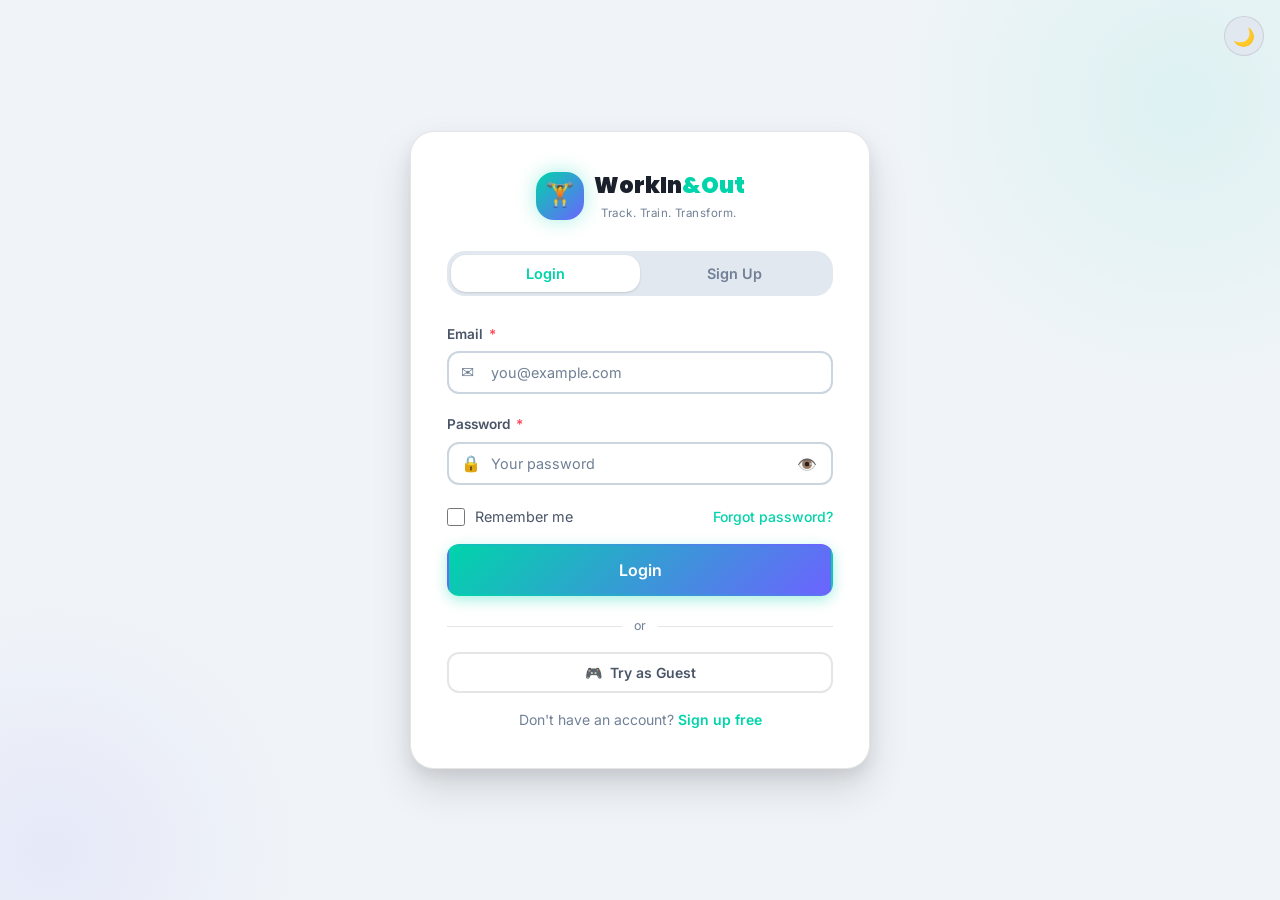
==== index.html @ f9bfa6ed "Add index, dashboard, and workout HTML pages - index.html: Login/signup page with glassmorphism card" ====
<!DOCTYPE html>
<html lang="en" data-theme="light">
<head>
    <meta charset="UTF-8">
    <meta name="viewport" content="width=device-width, initial-scale=1.0">
    <title>Welcome - WorkIn&amp;Out</title>
    <link rel="preconnect" href="https://fonts.googleapis.com">
    <link href="https://fonts.googleapis.com/css2?family=Inter:wght@300;400;500;600;700;800&family=Poppins:wght@400;500;600;700;800&display=swap" rel="stylesheet">
    <link rel="stylesheet" href="css/themes.css">
    <link rel="stylesheet" href="css/animations.css">
    <link rel="stylesheet" href="css/style.css">
    <style>
        /* Auth page floating shapes */
        .auth-bg-shapes {
            position: fixed;
            inset: 0;
            pointer-events: none;
            overflow: hidden;
            z-index: 0;
        }
        .auth-shape {
            position: absolute;
            font-size: 2rem;
            opacity: 0.06;
            animation: float 6s ease-in-out infinite;
            user-select: none;
        }
        .auth-shape:nth-child(1)  { top: 8%;  left: 5%;  animation-delay: 0s;    font-size: 2.5rem; }
        .auth-shape:nth-child(2)  { top: 15%; right: 8%; animation-delay: 1s;    font-size: 1.8rem; }
        .auth-shape:nth-child(3)  { top: 35%; left: 3%;  animation-delay: 2s;    font-size: 3rem;   }
        .auth-shape:nth-child(4)  { top: 55%; right: 4%; animation-delay: 0.5s;  font-size: 2.2rem; }
        .auth-shape:nth-child(5)  { top: 72%; left: 8%;  animation-delay: 1.5s;  font-size: 1.6rem; }
        .auth-shape:nth-child(6)  { top: 85%; right: 10%;animation-delay: 2.5s;  font-size: 2.8rem; }
        .auth-shape:nth-child(7)  { top: 45%; left: 45%; animation-delay: 3s;    font-size: 2rem;   }
        .auth-shape:nth-child(8)  { top: 22%; left: 30%; animation-delay: 0.8s;  font-size: 1.4rem; }

        /* Tab indicator */
        .auth-tabs {
            display: flex;
            background: var(--bg-secondary);
            border-radius: var(--radius-lg);
            padding: 4px;
            margin-bottom: 28px;
            position: relative;
        }
        .auth-tab-btn {
            flex: 1;
            padding: 10px 0;
            border: none;
            background: none;
            font-weight: 600;
            font-size: 0.9rem;
            color: var(--text-muted);
            cursor: pointer;
            border-radius: calc(var(--radius-lg) - 3px);
            transition: all var(--transition-normal);
            position: relative;
            z-index: 1;
        }
        .auth-tab-btn.active {
            color: var(--accent-primary);
            background: var(--bg-card);
            box-shadow: var(--shadow-sm);
        }

        /* Slide forms */
        .auth-forms-wrapper {
            overflow: hidden;
            position: relative;
        }
        .auth-form-panel {
            transition: all 0.35s cubic-bezier(0.22, 1, 0.36, 1);
        }
        .auth-form-panel.hidden {
            display: none;
        }

        /* Body type selection */
        .body-type-grid {
            display: grid;
            grid-template-columns: repeat(2, 1fr);
            gap: 10px;
            margin-top: 6px;
        }
        .body-type-option {
            border: 2px solid var(--border-color);
            border-radius: var(--radius-lg);
            padding: 12px 10px;
            cursor: pointer;
            text-align: center;
            transition: all var(--transition-fast);
            background: var(--bg-secondary);
        }
        .body-type-option:hover {
            border-color: var(--accent-primary);
            background: rgba(var(--accent-primary-rgb), 0.04);
        }
        .body-type-option.selected {
            border-color: var(--accent-primary);
            background: rgba(var(--accent-primary-rgb), 0.1);
        }
        .body-type-option input[type="radio"] { display: none; }
        .body-type-emoji { font-size: 1.6rem; display: block; margin-bottom: 4px; }
        .body-type-name  { font-weight: 700; font-size: 0.82rem; color: var(--text-primary); }
        .body-type-desc  { font-size: 0.68rem; color: var(--text-muted); margin-top: 2px; line-height: 1.3; }

        /* Error banner */
        .auth-error {
            background: rgba(var(--accent-danger-rgb), 0.1);
            border: 1px solid rgba(var(--accent-danger-rgb), 0.3);
            border-radius: var(--radius-md);
            padding: 12px 14px;
            font-size: 0.85rem;
            color: var(--accent-danger);
            margin-bottom: 16px;
            animation: slideDown 0.3s ease;
        }
        .auth-error.hidden { display: none; }

        .tagline {
            text-align: center;
            font-size: 0.8rem;
            color: var(--text-muted);
            margin-bottom: 20px;
            letter-spacing: 0.04em;
        }

        /* Scrollable signup form */
        #signup-form {
            max-height: 60vh;
            overflow-y: auto;
            padding-right: 4px;
        }

        .guest-divider {
            display: flex;
            align-items: center;
            gap: 12px;
            color: var(--text-muted);
            font-size: 0.78rem;
            margin: 20px 0 16px;
        }
        .guest-divider::before,
        .guest-divider::after {
            content: '';
            flex: 1;
            height: 1px;
            background: var(--border-color);
        }

        .theme-toggle-top {
            position: fixed;
            top: 16px;
            right: 16px;
            z-index: 10;
        }
    </style>
</head>
<body>
    <!-- Floating background shapes -->
    <div class="auth-bg-shapes">
        <span class="auth-shape">🏋️</span>
        <span class="auth-shape">💪</span>
        <span class="auth-shape">🔥</span>
        <span class="auth-shape">🥗</span>
        <span class="auth-shape">🏃</span>
        <span class="auth-shape">❤️</span>
        <span class="auth-shape">⚡</span>
        <span class="auth-shape">🎯</span>
    </div>

    <!-- Theme toggle -->
    <button class="theme-toggle theme-toggle-top" data-theme-toggle aria-label="Toggle theme">
        <span class="theme-icon">🌙</span>
    </button>

    <div class="auth-page">
        <div class="auth-card animate-scaleIn">

            <!-- Logo -->
            <div class="auth-logo">
                <div class="auth-logo-icon">🏋️</div>
                <div>
                    <div class="auth-logo-name">WorkIn<span>&amp;Out</span></div>
                    <div class="tagline" style="margin: 0; font-size: 0.72rem;">Track. Train. Transform.</div>
                </div>
            </div>

            <!-- Tab switcher -->
            <div class="auth-tabs">
                <button class="auth-tab-btn active" id="tab-login" onclick="switchTab('login')">Login</button>
                <button class="auth-tab-btn" id="tab-signup" onclick="switchTab('signup')">Sign Up</button>
            </div>

            <!-- Error banner (shared) -->
            <div class="auth-error hidden" id="auth-error-msg"></div>

            <!-- ── LOGIN FORM ── -->
            <div class="auth-form-panel" id="panel-login">
                <form id="login-form" novalidate>
                    <div class="form-group">
                        <label class="form-label required">Email</label>
                        <div class="input-wrapper">
                            <span class="input-icon">✉️</span>
                            <input type="email" class="form-input" id="login-email" placeholder="you@example.com" autocomplete="email">
                        </div>
                    </div>
                    <div class="form-group">
                        <label class="form-label required">Password</label>
                        <div class="input-wrapper">
                            <span class="input-icon">🔒</span>
                            <input type="password" class="form-input" id="login-password" placeholder="Your password" autocomplete="current-password">
                            <button type="button" class="btn-icon" id="toggle-login-pass" style="position:absolute;right:6px;background:none;border:none;cursor:pointer;font-size:1rem;" aria-label="Toggle password">👁️</button>
                        </div>
                    </div>
                    <div class="d-flex items-center justify-between mb-8">
                        <label class="form-check">
                            <input type="checkbox" class="form-check-input" id="remember-me">
                            <span class="form-check-label">Remember me</span>
                        </label>
                        <a href="#" class="text-sm text-accent" style="font-weight:500;">Forgot password?</a>
                    </div>
                    <button type="submit" class="btn btn-primary btn-full btn-lg" id="login-btn">
                        Login
                    </button>
                </form>

                <div class="guest-divider">or</div>

                <button class="btn btn-ghost btn-full" id="guest-btn" onclick="loginAsGuest()">
                    🎮 &nbsp;Try as Guest
                </button>

                <p class="text-center text-sm text-muted mt-8">
                    Don't have an account?
                    <a href="#" onclick="switchTab('signup')" class="text-accent" style="font-weight:600;">Sign up free</a>
                </p>
            </div>

            <!-- ── SIGNUP FORM ── -->
            <div class="auth-form-panel hidden" id="panel-signup">
                <form id="signup-form" novalidate>
                    <div class="form-row">
                        <div class="form-group">
                            <label class="form-label required">Full Name</label>
                            <input type="text" class="form-input" id="su-name" placeholder="Alex Johnson" autocomplete="name">
                        </div>
                        <div class="form-group">
                            <label class="form-label required">Email</label>
                            <input type="email" class="form-input" id="su-email" placeholder="you@example.com" autocomplete="email">
                        </div>
                    </div>
                    <div class="form-row">
                        <div class="form-group">
                            <label class="form-label required">Password</label>
                            <div class="input-wrapper">
                                <input type="password" class="form-input" id="su-password" placeholder="Min 6 characters" autocomplete="new-password">
                                <button type="button" style="position:absolute;right:6px;background:none;border:none;cursor:pointer;font-size:1rem;" id="toggle-su-pass" aria-label="Toggle password">👁️</button>
                            </div>
                        </div>
                        <div class="form-group">
                            <label class="form-label required">Confirm Password</label>
                            <input type="password" class="form-input" id="su-confirm" placeholder="Repeat password" autocomplete="new-password">
                        </div>
                    </div>
                    <div class="form-row">
                        <div class="form-group">
                            <label class="form-label required">Age</label>
                            <input type="number" class="form-input" id="su-age" placeholder="25" min="10" max="120">
                        </div>
                        <div class="form-group">
                            <label class="form-label required">Gender</label>
                            <select class="form-select" id="su-gender">
                                <option value="">Select…</option>
                                <option value="male">Male</option>
                                <option value="female">Female</option>
                                <option value="other">Other</option>
                            </select>
                        </div>
                    </div>
                    <div class="form-row">
                        <div class="form-group">
                            <label class="form-label required">Height (cm)</label>
                            <input type="number" class="form-input" id="su-height" placeholder="175" min="50">
                        </div>
                        <div class="form-group">
                            <label class="form-label required">Weight (kg)</label>
                            <input type="number" class="form-input" id="su-weight" placeholder="70" min="10">
                        </div>
                    </div>

                    <!-- Body type selection -->
                    <div class="form-group">
                        <label class="form-label">Body Type</label>
                        <div class="body-type-grid">
                            <label class="body-type-option selected" data-type="ectomorph">
                                <input type="radio" name="body-type" value="ectomorph" checked>
                                <span class="body-type-emoji">🦴</span>
                                <div class="body-type-name">Ectomorph</div>
                                <div class="body-type-desc">Lean &amp; long, fast metabolism</div>
                            </label>
                            <label class="body-type-option" data-type="mesomorph">
                                <input type="radio" name="body-type" value="mesomorph">
                                <span class="body-type-emoji">💪</span>
                                <div class="body-type-name">Mesomorph</div>
                                <div class="body-type-desc">Athletic, gains muscle easily</div>
                            </label>
                            <label class="body-type-option" data-type="endomorph">
                                <input type="radio" name="body-type" value="endomorph">
                                <span class="body-type-emoji">🏋️</span>
                                <div class="body-type-name">Endomorph</div>
                                <div class="body-type-desc">Solid, higher body fat tendency</div>
                            </label>
                            <label class="body-type-option" data-type="custom">
                                <input type="radio" name="body-type" value="custom">
                                <span class="body-type-emoji">🎯</span>
                                <div class="body-type-name">Custom</div>
                                <div class="body-type-desc">Build your own program</div>
                            </label>
                        </div>
                    </div>

                    <button type="submit" class="btn btn-primary btn-full btn-lg mt-8" id="signup-btn">
                        Create Account
                    </button>
                </form>

                <p class="text-center text-sm text-muted mt-8">
                    Already have an account?
                    <a href="#" onclick="switchTab('login')" class="text-accent" style="font-weight:600;">Log in</a>
                </p>
            </div>

        </div>
    </div>

    <script src="js/utils.js"></script>
    <script src="js/theme.js"></script>
    <script src="js/auth.js"></script>
    <script>
        document.addEventListener('DOMContentLoaded', function () {
            ThemeManager.init();

            // Redirect if already logged in
            if (Auth.isLoggedIn()) {
                window.location.href = 'dashboard.html';
                return;
            }

            // --- Tab switching ---
            window.switchTab = function (tab) {
                const isLogin = tab === 'login';
                document.getElementById('tab-login').classList.toggle('active', isLogin);
                document.getElementById('tab-signup').classList.toggle('active', !isLogin);
                document.getElementById('panel-login').classList.toggle('hidden', !isLogin);
                document.getElementById('panel-signup').classList.toggle('hidden', isLogin);
                hideError();
            };

            // --- Error helpers ---
            function showError(msg) {
                const el = document.getElementById('auth-error-msg');
                el.textContent = msg;
                el.classList.remove('hidden');
            }
            function hideError() {
                document.getElementById('auth-error-msg').classList.add('hidden');
            }

            // --- Password toggles ---
            document.getElementById('toggle-login-pass').addEventListener('click', function () {
                const inp = document.getElementById('login-password');
                inp.type = inp.type === 'password' ? 'text' : 'password';
            });
            document.getElementById('toggle-su-pass').addEventListener('click', function () {
                const inp = document.getElementById('su-password');
                inp.type = inp.type === 'password' ? 'text' : 'password';
            });

            // --- Body type card selection ---
            document.querySelectorAll('.body-type-option').forEach(function (opt) {
                opt.addEventListener('click', function () {
                    document.querySelectorAll('.body-type-option').forEach(o => o.classList.remove('selected'));
                    opt.classList.add('selected');
                });
            });

            // --- LOGIN ---
            document.getElementById('login-form').addEventListener('submit', function (e) {
                e.preventDefault();
                hideError();
                const email    = document.getElementById('login-email').value.trim();
                const password = document.getElementById('login-password').value;
                const btn      = document.getElementById('login-btn');

                btn.classList.add('loading');
                btn.disabled = true;

                setTimeout(function () {
                    const result = Auth.login(email, password);
                    btn.classList.remove('loading');
                    btn.disabled = false;

                    if (result.success) {
                        Utils.showToast('Welcome back, ' + result.user.name + '!', 'success', 2000);
                        setTimeout(() => { window.location.href = 'dashboard.html'; }, 400);
                    } else {
                        showError(result.errors.join(' '));
                    }
                }, 400);
            });

            // --- SIGN UP ---
            document.getElementById('signup-form').addEventListener('submit', function (e) {
                e.preventDefault();
                hideError();

                const password = document.getElementById('su-password').value;
                const confirm  = document.getElementById('su-confirm').value;
                if (password !== confirm) {
                    showError('Passwords do not match.');
                    return;
                }

                const selectedType = document.querySelector('input[name="body-type"]:checked');
                const btn = document.getElementById('signup-btn');
                btn.classList.add('loading');
                btn.disabled = true;

                const userData = {
                    name:     document.getElementById('su-name').value.trim(),
                    email:    document.getElementById('su-email').value.trim(),
                    password: password,
                    age:      parseInt(document.getElementById('su-age').value, 10),
                    gender:   document.getElementById('su-gender').value,
                    height:   parseFloat(document.getElementById('su-height').value),
                    weight:   parseFloat(document.getElementById('su-weight').value),
                    bodyType: selectedType ? selectedType.value : 'mesomorph',
                };

                setTimeout(function () {
                    const result = Auth.register(userData);
                    btn.classList.remove('loading');
                    btn.disabled = false;

                    if (result.success) {
                        Utils.showToast('Account created! Welcome, ' + result.user.name + '!', 'success', 2000);
                        setTimeout(() => { window.location.href = 'dashboard.html'; }, 400);
                    } else {
                        showError(result.errors.join(' '));
                    }
                }, 400);
            });

            // --- GUEST ---
            window.loginAsGuest = function () {
                hideError();
                const guestEmail = 'guest_' + Date.now() + '@demo.com';
                const result = Auth.register({
                    name:     'Guest User',
                    email:    guestEmail,
                    password: 'guest123',
                    age:      25,
                    gender:   'other',
                    height:   170,
                    weight:   70,
                    bodyType: 'mesomorph',
                });
                if (result.success) {
                    Utils.showToast('Welcome, Guest! Explore the app freely.', 'info', 2000);
                    setTimeout(() => { window.location.href = 'dashboard.html'; }, 400);
                } else {
                    showError(result.errors.join(' '));
                }
            };
        });
    </script>
</body>
</html>
---- css/themes.css ----
/* =============================================
   WorkIn&Out - Theme Variables
   Light theme is the default (:root)
   Dark theme via [data-theme="dark"]
============================================= */

:root {
  /* Backgrounds */
  --bg-primary:    #f0f4f8;
  --bg-secondary:  #e2e8f0;
  --bg-card:       #ffffff;
  --bg-glass:      rgba(255, 255, 255, 0.72);

  /* Text */
  --text-primary:   #1a202c;
  --text-secondary: #4a5568;
  --text-muted:     #718096;

  /* Accent */
  --accent-primary:   #00d4aa;
  --accent-secondary: #6c63ff;
  --accent-danger:    #ff4757;
  --accent-warning:   #ffa502;
  --accent-success:   #2ed573;

  /* Accent RGB helpers (for rgba() usage) */
  --accent-primary-rgb:   0, 212, 170;
  --accent-secondary-rgb: 108, 99, 255;
  --accent-danger-rgb:    255, 71, 87;

  /* Borders */
  --border-color: rgba(0, 0, 0, 0.1);
  --border-focus: var(--accent-primary);

  /* Shadows */
  --shadow-sm:  0 1px 3px rgba(0, 0, 0, 0.08), 0 1px 2px rgba(0, 0, 0, 0.06);
  --shadow-md:  0 4px 6px rgba(0, 0, 0, 0.07), 0 2px 4px rgba(0, 0, 0, 0.06);
  --shadow-lg:  0 10px 25px rgba(0, 0, 0, 0.1), 0 4px 10px rgba(0, 0, 0, 0.08);
  --shadow-xl:  0 20px 40px rgba(0, 0, 0, 0.12), 0 8px 16px rgba(0, 0, 0, 0.08);
  --shadow-glow: 0 0 20px rgba(var(--accent-primary-rgb), 0.35);

  /* Gradient */
  --gradient-primary:   linear-gradient(135deg, var(--accent-primary) 0%, var(--accent-secondary) 100%);
  --gradient-danger:    linear-gradient(135deg, var(--accent-danger)  0%, #ff6b81 100%);
  --gradient-warm:      linear-gradient(135deg, #ffa502 0%, #ff6348 100%);
  --gradient-cool:      linear-gradient(135deg, #74b9ff 0%, var(--accent-secondary) 100%);
  --gradient-card:      linear-gradient(145deg, var(--bg-card) 0%, var(--bg-secondary) 100%);

  /* Nav */
  --nav-bg:      #ffffff;
  --nav-border:  rgba(0, 0, 0, 0.08);
  --nav-width:   260px;

  /* Input */
  --input-bg:      #ffffff;
  --input-border:  #cbd5e0;

  /* Radius */
  --radius-sm:  6px;
  --radius-md:  12px;
  --radius-lg:  18px;
  --radius-xl:  24px;
  --radius-full: 9999px;

  /* Transitions */
  --transition-fast:   0.15s ease;
  --transition-normal: 0.25s ease;
  --transition-slow:   0.4s ease;

  /* Z-index layers */
  --z-base:    1;
  --z-dropdown: 100;
  --z-sticky:  200;
  --z-overlay: 300;
  --z-modal:   400;
  --z-toast:   500;
}

/* ── Dark Theme ─────────────────────────────── */
[data-theme="dark"] {
  --bg-primary:    #0f1117;
  --bg-secondary:  #1a1d27;
  --bg-card:       #1e2130;
  --bg-glass:      rgba(30, 33, 48, 0.80);

  --text-primary:   #f0f4f8;
  --text-secondary: #a0aec0;
  --text-muted:     #718096;

  --accent-primary:   #00d4aa;
  --accent-secondary: #7c75ff;
  --accent-danger:    #ff4757;
  --accent-warning:   #ffa502;
  --accent-success:   #2ed573;

  --border-color: rgba(255, 255, 255, 0.08);

  --shadow-sm:  0 1px 3px rgba(0, 0, 0, 0.3),  0 1px 2px rgba(0, 0, 0, 0.2);
  --shadow-md:  0 4px 6px rgba(0, 0, 0, 0.25), 0 2px 4px rgba(0, 0, 0, 0.2);
  --shadow-lg:  0 10px 25px rgba(0, 0, 0, 0.35), 0 4px 10px rgba(0, 0, 0, 0.25);
  --shadow-xl:  0 20px 40px rgba(0, 0, 0, 0.45), 0 8px 16px rgba(0, 0, 0, 0.3);
  --shadow-glow: 0 0 24px rgba(var(--accent-primary-rgb), 0.45);

  --gradient-card: linear-gradient(145deg, #1e2130 0%, #252838 100%);

  --nav-bg:     #13151f;
  --nav-border: rgba(255, 255, 255, 0.06);

  --input-bg:     #252838;
  --input-border: rgba(255, 255, 255, 0.12);
}

/* ── Smooth theme transitions ───────────────── */
*,
*::before,
*::after {
  transition:
    background-color var(--transition-normal),
    border-color     var(--transition-normal),
    color            var(--transition-fast),
    box-shadow       var(--transition-normal);
}

/* Disable transitions for elements that shouldn't animate on theme switch */
.no-theme-transition,
.no-theme-transition * {
  transition: none !important;
}
---- css/animations.css ----
/* =============================================
   WorkIn&Out - Animation Keyframes
============================================= */

/* ── Fade ───────────────────────────────────── */
@keyframes fadeIn {
  from { opacity: 0; }
  to   { opacity: 1; }
}

@keyframes fadeOut {
  from { opacity: 1; }
  to   { opacity: 0; }
}

/* ── Slide ──────────────────────────────────── */
@keyframes slideUp {
  from { opacity: 0; transform: translateY(28px); }
  to   { opacity: 1; transform: translateY(0);    }
}

@keyframes slideDown {
  from { opacity: 0; transform: translateY(-28px); }
  to   { opacity: 1; transform: translateY(0);     }
}

@keyframes slideLeft {
  from { opacity: 0; transform: translateX(28px); }
  to   { opacity: 1; transform: translateX(0);    }
}

@keyframes slideRight {
  from { opacity: 0; transform: translateX(-28px); }
  to   { opacity: 1; transform: translateX(0);     }
}

/* ── Scale ──────────────────────────────────── */
@keyframes scaleIn {
  from { opacity: 0; transform: scale(0.88); }
  to   { opacity: 1; transform: scale(1);    }
}

@keyframes scaleOut {
  from { opacity: 1; transform: scale(1);    }
  to   { opacity: 0; transform: scale(0.88); }
}

/* ── Bounce ─────────────────────────────────── */
@keyframes bounceIn {
  0%   { opacity: 0; transform: scale(0.3);   }
  50%  { opacity: 1; transform: scale(1.06);  }
  70%  {             transform: scale(0.96);  }
  100% {             transform: scale(1);     }
}

@keyframes bounceDown {
  0%, 20%, 50%, 80%, 100% { transform: translateY(0);   }
  40%                      { transform: translateY(12px); }
  60%                      { transform: translateY(6px);  }
}

/* ── Pulse ──────────────────────────────────── */
@keyframes pulse {
  0%, 100% { transform: scale(1);    opacity: 1;    }
  50%      { transform: scale(1.06); opacity: 0.82; }
}

@keyframes pulseShadow {
  0%, 100% { box-shadow: 0 0 0 0 rgba(var(--accent-primary-rgb), 0.4); }
  50%      { box-shadow: 0 0 0 14px rgba(var(--accent-primary-rgb), 0);  }
}

/* ── Spin ───────────────────────────────────── */
@keyframes spin {
  from { transform: rotate(0deg);   }
  to   { transform: rotate(360deg); }
}

@keyframes spinReverse {
  from { transform: rotate(360deg); }
  to   { transform: rotate(0deg);   }
}

/* ── Shimmer (skeleton loading) ─────────────── */
@keyframes shimmer {
  0%   { background-position: -600px 0; }
  100% { background-position:  600px 0; }
}

/* ── Ring / Circle progress ─────────────────── */
@keyframes ringProgress {
  from { stroke-dashoffset: var(--ring-full, 283); }
  to   { stroke-dashoffset: var(--ring-offset, 0); }
}

@keyframes ringFill {
  0%   { stroke-dashoffset: 283; }
  100% { stroke-dashoffset: var(--ring-target, 0); }
}

/* ── Float ──────────────────────────────────── */
@keyframes floatUp {
  0%   { transform: translateY(0px);  }
  50%  { transform: translateY(-8px); }
  100% { transform: translateY(0px);  }
}

@keyframes float {
  0%, 100% { transform: translateY(0)   rotate(0deg);   }
  33%       { transform: translateY(-6px) rotate(1.5deg); }
  66%       { transform: translateY(3px)  rotate(-1deg);  }
}

/* ── Heartbeat ──────────────────────────────── */
@keyframes heartbeat {
  0%   { transform: scale(1);    }
  14%  { transform: scale(1.14); }
  28%  { transform: scale(1);    }
  42%  { transform: scale(1.10); }
  70%  { transform: scale(1);    }
  100% { transform: scale(1);    }
}

/* ── Glow Pulse ─────────────────────────────── */
@keyframes glowPulse {
  0%, 100% {
    box-shadow: 0 0 5px  rgba(var(--accent-primary-rgb), 0.4),
                0 0 10px rgba(var(--accent-primary-rgb), 0.2);
  }
  50% {
    box-shadow: 0 0 20px rgba(var(--accent-primary-rgb), 0.7),
                0 0 40px rgba(var(--accent-primary-rgb), 0.35);
  }
}

@keyframes glowText {
  0%, 100% { text-shadow: 0 0 6px  rgba(var(--accent-primary-rgb), 0.5); }
  50%      { text-shadow: 0 0 20px rgba(var(--accent-primary-rgb), 0.9),
                          0 0 40px rgba(var(--accent-primary-rgb), 0.5); }
}

/* ── Counter / Number roll-up ───────────────── */
@keyframes counterUp {
  from { opacity: 0; transform: translateY(12px); }
  to   { opacity: 1; transform: translateY(0);    }
}

/* ── Toast notifications ────────────────────── */
@keyframes toastSlideIn {
  from { opacity: 0; transform: translateX(110%); }
  to   { opacity: 1; transform: translateX(0);    }
}

@keyframes toastSlideOut {
  from { opacity: 1; transform: translateX(0);    }
  to   { opacity: 0; transform: translateX(110%); }
}

/* ── Modal ──────────────────────────────────── */
@keyframes modalEnter {
  from { opacity: 0; transform: scale(0.92) translateY(20px); }
  to   { opacity: 1; transform: scale(1)    translateY(0);    }
}

@keyframes overlayFade {
  from { opacity: 0; }
  to   { opacity: 1; }
}

/* ── Page transition ────────────────────────── */
@keyframes pageEnter {
  from { opacity: 0; transform: translateY(16px); }
  to   { opacity: 1; transform: translateY(0);    }
}

/* ── Progress bar fill ──────────────────────── */
@keyframes progressFill {
  from { width: 0%; }
}

/* ── Wiggle ─────────────────────────────────── */
@keyframes wiggle {
  0%, 100% { transform: rotate(0deg);   }
  20%       { transform: rotate(-8deg);  }
  40%       { transform: rotate(8deg);   }
  60%       { transform: rotate(-5deg);  }
  80%       { transform: rotate(5deg);   }
}

/* ── Typewriter cursor ──────────────────────── */
@keyframes blink {
  0%, 100% { opacity: 1; }
  50%       { opacity: 0; }
}

/* ── Gradient shift ─────────────────────────── */
@keyframes gradientShift {
  0%   { background-position: 0%   50%; }
  50%  { background-position: 100% 50%; }
  100% { background-position: 0%   50%; }
}

/* ── Ripple ─────────────────────────────────── */
@keyframes ripple {
  from { transform: scale(0); opacity: 0.5; }
  to   { transform: scale(4); opacity: 0;   }
}

/* ── Bar chart grow ─────────────────────────── */
@keyframes barGrow {
  from { transform: scaleY(0); transform-origin: bottom; }
  to   { transform: scaleY(1); transform-origin: bottom; }
}

/* ═══════════════════════════════════════════
   Animation utility classes
═══════════════════════════════════════════ */

.animate-fadeIn      { animation: fadeIn      0.4s ease both; }
.animate-fadeOut     { animation: fadeOut     0.3s ease both; }
.animate-slideUp     { animation: slideUp     0.45s ease both; }
.animate-slideDown   { animation: slideDown   0.45s ease both; }
.animate-slideLeft   { animation: slideLeft   0.45s ease both; }
.animate-slideRight  { animation: slideRight  0.45s ease both; }
.animate-scaleIn     { animation: scaleIn     0.35s ease both; }
.animate-bounceIn    { animation: bounceIn    0.55s cubic-bezier(0.36, 0.07, 0.19, 0.97) both; }
.animate-pulse       { animation: pulse       2s   ease-in-out infinite; }
.animate-spin        { animation: spin        1s   linear infinite; }
.animate-float       { animation: floatUp     3s   ease-in-out infinite; }
.animate-heartbeat   { animation: heartbeat   1.4s ease-in-out infinite; }
.animate-glowPulse   { animation: glowPulse   2.5s ease-in-out infinite; }
.animate-shimmer     { animation: shimmer     1.6s linear infinite; }
.animate-wiggle      { animation: wiggle      0.6s ease-in-out; }
.animate-gradientShift { animation: gradientShift 4s ease infinite; }

/* Scroll-triggered: added by JS IntersectionObserver */
.animate-in {
  animation: slideUp 0.5s cubic-bezier(0.22, 1, 0.36, 1) both;
}

/* Staggered delays for lists */
.stagger-1  { animation-delay: 0.05s; }
.stagger-2  { animation-delay: 0.10s; }
.stagger-3  { animation-delay: 0.15s; }
.stagger-4  { animation-delay: 0.20s; }
.stagger-5  { animation-delay: 0.25s; }
.stagger-6  { animation-delay: 0.30s; }
.stagger-7  { animation-delay: 0.35s; }
.stagger-8  { animation-delay: 0.40s; }

/* Initially hidden for scroll reveal */
.reveal {
  opacity: 0;
  transform: translateY(20px);
  transition: opacity 0.5s ease, transform 0.5s ease;
}
.reveal.visible {
  opacity: 1;
  transform: translateY(0);
}
---- css/style.css ----
/* =============================================
   WorkIn&Out - Main Stylesheet
   ~1600 lines — comprehensive design system
============================================= */

/* ── Google Fonts ───────────────────────────── */
@import url('https://fonts.googleapis.com/css2?family=Inter:wght@300;400;500;600;700;800&family=Poppins:wght@400;500;600;700;800;900&display=swap');

/* ── Local imports ──────────────────────────── */
@import 'themes.css';
@import 'animations.css';

/* ═══════════════════════════════════════════
   1. CSS RESET & BASE
═══════════════════════════════════════════ */
*,
*::before,
*::after {
  box-sizing: border-box;
  margin: 0;
  padding: 0;
}

html {
  font-size: 16px;
  scroll-behavior: smooth;
  -webkit-text-size-adjust: 100%;
}

body {
  font-family: 'Inter', system-ui, -apple-system, sans-serif;
  background-color: var(--bg-primary);
  color: var(--text-primary);
  line-height: 1.6;
  min-height: 100vh;
  overflow-x: hidden;
  -webkit-font-smoothing: antialiased;
  -moz-osx-font-smoothing: grayscale;
}

img, video, svg {
  display: block;
  max-width: 100%;
}

a {
  color: var(--accent-primary);
  text-decoration: none;
  transition: color var(--transition-fast);
}
a:hover { color: var(--accent-secondary); }

ul, ol { list-style: none; }

button, input, select, textarea {
  font-family: inherit;
  font-size: inherit;
}

button { cursor: pointer; }

/* ── Custom Scrollbar ───────────────────────── */
::-webkit-scrollbar        { width: 6px; height: 6px; }
::-webkit-scrollbar-track  { background: var(--bg-secondary); }
::-webkit-scrollbar-thumb  {
  background: var(--accent-primary);
  border-radius: var(--radius-full);
}
::-webkit-scrollbar-thumb:hover { background: var(--accent-secondary); }
* { scrollbar-width: thin; scrollbar-color: var(--accent-primary) var(--bg-secondary); }

/* ── Selection ──────────────────────────────── */
::selection {
  background: rgba(var(--accent-primary-rgb), 0.25);
  color: var(--text-primary);
}

/* ═══════════════════════════════════════════
   2. TYPOGRAPHY
═══════════════════════════════════════════ */
h1, h2, h3, h4, h5, h6 {
  font-family: 'Poppins', sans-serif;
  font-weight: 700;
  line-height: 1.25;
  color: var(--text-primary);
}

h1 { font-size: clamp(1.8rem, 4vw, 2.8rem); }
h2 { font-size: clamp(1.4rem, 3vw, 2rem);   }
h3 { font-size: clamp(1.15rem, 2.5vw, 1.5rem); }
h4 { font-size: 1.15rem; }
h5 { font-size: 1rem;    }
h6 { font-size: 0.875rem; }

p  { color: var(--text-secondary); margin-bottom: 0.75rem; }
p:last-child { margin-bottom: 0; }

.text-gradient {
  background: var(--gradient-primary);
  -webkit-background-clip: text;
  -webkit-text-fill-color: transparent;
  background-clip: text;
}
.text-primary   { color: var(--text-primary)   !important; }
.text-secondary { color: var(--text-secondary) !important; }
.text-muted     { color: var(--text-muted)     !important; }
.text-accent    { color: var(--accent-primary) !important; }
.text-danger    { color: var(--accent-danger)  !important; }
.text-success   { color: var(--accent-success) !important; }
.text-warning   { color: var(--accent-warning) !important; }

.text-xs  { font-size: 0.72rem;  }
.text-sm  { font-size: 0.875rem; }
.text-md  { font-size: 1rem;     }
.text-lg  { font-size: 1.125rem; }
.text-xl  { font-size: 1.35rem;  }
.text-2xl { font-size: 1.6rem;   }
.text-3xl { font-size: 2rem;     }
.text-4xl { font-size: 2.5rem;   }

.font-light    { font-weight: 300; }
.font-normal   { font-weight: 400; }
.font-medium   { font-weight: 500; }
.font-semibold { font-weight: 600; }
.font-bold     { font-weight: 700; }
.font-black    { font-weight: 900; }

/* ═══════════════════════════════════════════
   3. LAYOUT — SIDEBAR NAVIGATION (desktop)
      BOTTOM NAV (mobile)
═══════════════════════════════════════════ */
.app-layout {
  display: flex;
  min-height: 100vh;
}

/* ── Sidebar ────────────────────────────────── */
.sidebar {
  position: fixed;
  top: 0;
  left: 0;
  width: var(--nav-width);
  height: 100vh;
  background: var(--nav-bg);
  border-right: 1px solid var(--nav-border);
  box-shadow: var(--shadow-md);
  display: flex;
  flex-direction: column;
  z-index: var(--z-sticky);
  overflow-y: auto;
  overflow-x: hidden;
  transition: transform var(--transition-normal), width var(--transition-normal);
}

.sidebar-logo {
  display: flex;
  align-items: center;
  gap: 12px;
  padding: 24px 20px 20px;
  border-bottom: 1px solid var(--nav-border);
  text-decoration: none;
}

.sidebar-logo-icon {
  width: 40px;
  height: 40px;
  background: var(--gradient-primary);
  border-radius: var(--radius-md);
  display: flex;
  align-items: center;
  justify-content: center;
  font-size: 1.3rem;
  flex-shrink: 0;
  box-shadow: var(--shadow-glow);
}

.sidebar-logo-text {
  font-family: 'Poppins', sans-serif;
  font-weight: 800;
  font-size: 1.1rem;
  color: var(--text-primary);
  white-space: nowrap;
}
.sidebar-logo-text span { color: var(--accent-primary); }

.sidebar-nav {
  flex: 1;
  padding: 16px 12px;
  display: flex;
  flex-direction: column;
  gap: 4px;
}

.nav-section-label {
  font-size: 0.65rem;
  font-weight: 700;
  letter-spacing: 0.1em;
  text-transform: uppercase;
  color: var(--text-muted);
  padding: 14px 8px 6px;
}

.nav-item {
  display: flex;
  align-items: center;
  gap: 12px;
  padding: 11px 14px;
  border-radius: var(--radius-md);
  color: var(--text-secondary);
  font-weight: 500;
  font-size: 0.9rem;
  transition: all var(--transition-fast);
  position: relative;
  cursor: pointer;
  text-decoration: none;
}
.nav-item:hover {
  background: rgba(var(--accent-primary-rgb), 0.08);
  color: var(--accent-primary);
}
.nav-item.active {
  background: rgba(var(--accent-primary-rgb), 0.12);
  color: var(--accent-primary);
  font-weight: 600;
}
.nav-item.active::before {
  content: '';
  position: absolute;
  left: 0;
  top: 20%;
  bottom: 20%;
  width: 3px;
  background: var(--accent-primary);
  border-radius: 0 3px 3px 0;
}

.nav-item-icon {
  width: 20px;
  height: 20px;
  display: flex;
  align-items: center;
  justify-content: center;
  font-size: 1.1rem;
  flex-shrink: 0;
}

.nav-badge {
  margin-left: auto;
  background: var(--accent-primary);
  color: #fff;
  font-size: 0.65rem;
  font-weight: 700;
  padding: 2px 7px;
  border-radius: var(--radius-full);
  min-width: 20px;
  text-align: center;
}

.sidebar-footer {
  padding: 16px 12px;
  border-top: 1px solid var(--nav-border);
  display: flex;
  flex-direction: column;
  gap: 4px;
}

.sidebar-user {
  display: flex;
  align-items: center;
  gap: 12px;
  padding: 10px 14px;
  border-radius: var(--radius-md);
  cursor: pointer;
  transition: background var(--transition-fast);
}
.sidebar-user:hover { background: var(--bg-secondary); }

.sidebar-avatar {
  width: 36px;
  height: 36px;
  border-radius: var(--radius-full);
  background: var(--gradient-primary);
  display: flex;
  align-items: center;
  justify-content: center;
  font-weight: 700;
  font-size: 0.85rem;
  color: #fff;
  flex-shrink: 0;
}

.sidebar-user-info { overflow: hidden; }
.sidebar-user-name {
  font-weight: 600;
  font-size: 0.875rem;
  white-space: nowrap;
  overflow: hidden;
  text-overflow: ellipsis;
}
.sidebar-user-role {
  font-size: 0.72rem;
  color: var(--text-muted);
}

/* ── Main content area ──────────────────────── */
.main-content {
  margin-left: var(--nav-width);
  flex: 1;
  min-height: 100vh;
  animation: pageEnter 0.4s ease both;
}

/* ── Top bar ────────────────────────────────── */
.topbar {
  position: sticky;
  top: 0;
  z-index: var(--z-sticky);
  background: var(--bg-glass);
  backdrop-filter: blur(16px);
  -webkit-backdrop-filter: blur(16px);
  border-bottom: 1px solid var(--nav-border);
  padding: 14px 28px;
  display: flex;
  align-items: center;
  justify-content: space-between;
  gap: 16px;
}

.topbar-title {
  font-family: 'Poppins', sans-serif;
  font-weight: 700;
  font-size: 1.15rem;
}

.topbar-actions {
  display: flex;
  align-items: center;
  gap: 10px;
}

/* ── Theme toggle button ────────────────────── */
.theme-toggle {
  width: 40px;
  height: 40px;
  border-radius: var(--radius-full);
  background: var(--bg-secondary);
  border: 1px solid var(--border-color);
  display: flex;
  align-items: center;
  justify-content: center;
  font-size: 1.1rem;
  cursor: pointer;
  transition: all var(--transition-fast);
}
.theme-toggle:hover {
  background: rgba(var(--accent-primary-rgb), 0.12);
  border-color: var(--accent-primary);
  transform: rotate(20deg);
}

/* ── Page container ─────────────────────────── */
.page-container {
  padding: 28px;
  max-width: 1200px;
}

.page-header {
  margin-bottom: 28px;
}
.page-header-subtitle {
  color: var(--text-muted);
  font-size: 0.9rem;
  margin-top: 4px;
}

/* ── Bottom nav (mobile) ────────────────────── */
.bottom-nav {
  display: none;
  position: fixed;
  bottom: 0;
  left: 0;
  right: 0;
  height: 64px;
  background: var(--nav-bg);
  border-top: 1px solid var(--nav-border);
  z-index: var(--z-sticky);
  box-shadow: 0 -4px 12px rgba(0,0,0,0.08);
}

.bottom-nav-inner {
  display: flex;
  align-items: stretch;
  height: 100%;
  max-width: 480px;
  margin: 0 auto;
}

.bottom-nav-item {
  flex: 1;
  display: flex;
  flex-direction: column;
  align-items: center;
  justify-content: center;
  gap: 3px;
  font-size: 0.62rem;
  font-weight: 500;
  color: var(--text-muted);
  text-decoration: none;
  transition: color var(--transition-fast);
  cursor: pointer;
  position: relative;
}
.bottom-nav-item .nav-icon { font-size: 1.3rem; }
.bottom-nav-item.active   { color: var(--accent-primary); }
.bottom-nav-item.active::after {
  content: '';
  position: absolute;
  top: 0;
  left: 25%;
  right: 25%;
  height: 2px;
  background: var(--accent-primary);
  border-radius: 0 0 3px 3px;
}

/* ── Hamburger (mobile topbar) ──────────────── */
.hamburger {
  display: none;
  flex-direction: column;
  justify-content: space-between;
  width: 24px;
  height: 18px;
  cursor: pointer;
  background: none;
  border: none;
  padding: 0;
}
.hamburger span {
  display: block;
  height: 2px;
  background: var(--text-primary);
  border-radius: 2px;
  transition: all var(--transition-normal);
}
.hamburger.open span:nth-child(1) { transform: rotate(45deg) translate(5px, 5px); }
.hamburger.open span:nth-child(2) { opacity: 0; transform: scaleX(0); }
.hamburger.open span:nth-child(3) { transform: rotate(-45deg) translate(5px, -5px); }

/* ── Mobile overlay ─────────────────────────── */
.sidebar-overlay {
  display: none;
  position: fixed;
  inset: 0;
  background: rgba(0,0,0,0.5);
  z-index: calc(var(--z-sticky) - 1);
  backdrop-filter: blur(2px);
  animation: overlayFade 0.25s ease;
}
.sidebar-overlay.active { display: block; }

/* ═══════════════════════════════════════════
   4. CARDS
═══════════════════════════════════════════ */
.card {
  background: var(--bg-card);
  border-radius: var(--radius-lg);
  border: 1px solid var(--border-color);
  box-shadow: var(--shadow-sm);
  padding: 24px;
  transition: box-shadow var(--transition-normal), transform var(--transition-fast);
}
.card:hover { box-shadow: var(--shadow-md); }

.card-hover:hover {
  transform: translateY(-2px);
  box-shadow: var(--shadow-lg);
}

.glass-card {
  background: var(--bg-glass);
  backdrop-filter: blur(14px);
  -webkit-backdrop-filter: blur(14px);
  border-radius: var(--radius-lg);
  border: 1px solid rgba(255,255,255,0.15);
  box-shadow: var(--shadow-lg);
  padding: 24px;
}

.gradient-card {
  background: var(--gradient-primary);
  border-radius: var(--radius-lg);
  padding: 24px;
  color: #fff;
  box-shadow: var(--shadow-glow);
}
.gradient-card h1,
.gradient-card h2,
.gradient-card h3,
.gradient-card h4,
.gradient-card p { color: #fff; }

.card-header {
  display: flex;
  align-items: center;
  justify-content: space-between;
  margin-bottom: 20px;
}
.card-title {
  font-family: 'Poppins', sans-serif;
  font-weight: 700;
  font-size: 1rem;
}
.card-subtitle { font-size: 0.8rem; color: var(--text-muted); margin-top: 2px; }

.card-divider {
  height: 1px;
  background: var(--border-color);
  margin: 16px -24px;
}

/* ── Stat Card ──────────────────────────────── */
.stat-card {
  background: var(--bg-card);
  border-radius: var(--radius-lg);
  border: 1px solid var(--border-color);
  padding: 22px 24px;
  display: flex;
  align-items: flex-start;
  gap: 16px;
  box-shadow: var(--shadow-sm);
  transition: all var(--transition-normal);
}
.stat-card:hover { box-shadow: var(--shadow-md); transform: translateY(-2px); }

.stat-icon {
  width: 48px;
  height: 48px;
  border-radius: var(--radius-md);
  display: flex;
  align-items: center;
  justify-content: center;
  font-size: 1.4rem;
  flex-shrink: 0;
}
.stat-icon.teal   { background: rgba(var(--accent-primary-rgb), 0.12); }
.stat-icon.purple { background: rgba(var(--accent-secondary-rgb), 0.12); }
.stat-icon.danger { background: rgba(var(--accent-danger-rgb), 0.12); }
.stat-icon.warning{ background: rgba(255, 165, 2, 0.12); }

.stat-info { flex: 1; min-width: 0; }
.stat-value {
  font-family: 'Poppins', sans-serif;
  font-size: 1.75rem;
  font-weight: 800;
  line-height: 1;
  color: var(--text-primary);
  animation: counterUp 0.5s ease both;
}
.stat-label {
  font-size: 0.8rem;
  color: var(--text-muted);
  margin-top: 4px;
  font-weight: 500;
}
.stat-change {
  font-size: 0.75rem;
  font-weight: 600;
  margin-top: 6px;
  display: flex;
  align-items: center;
  gap: 3px;
}
.stat-change.up   { color: var(--accent-success); }
.stat-change.down { color: var(--accent-danger);  }

/* ── Exercise Card ──────────────────────────── */
.exercise-card {
  background: var(--bg-card);
  border: 1px solid var(--border-color);
  border-radius: var(--radius-lg);
  padding: 18px 20px;
  display: flex;
  align-items: flex-start;
  gap: 14px;
  transition: all var(--transition-fast);
  cursor: pointer;
}
.exercise-card:hover {
  border-color: var(--accent-primary);
  box-shadow: 0 0 0 3px rgba(var(--accent-primary-rgb), 0.1);
  transform: translateX(3px);
}
.exercise-icon {
  width: 44px;
  height: 44px;
  background: rgba(var(--accent-primary-rgb), 0.1);
  border-radius: var(--radius-md);
  display: flex;
  align-items: center;
  justify-content: center;
  font-size: 1.3rem;
  flex-shrink: 0;
}
.exercise-info { flex: 1; min-width: 0; }
.exercise-name { font-weight: 600; font-size: 0.95rem; margin-bottom: 3px; }
.exercise-meta { font-size: 0.78rem; color: var(--text-muted); }
.exercise-tags { display: flex; flex-wrap: wrap; gap: 5px; margin-top: 8px; }

/* ── Meal Card ──────────────────────────────── */
.meal-card {
  background: var(--bg-card);
  border: 1px solid var(--border-color);
  border-radius: var(--radius-lg);
  overflow: hidden;
  transition: all var(--transition-normal);
  box-shadow: var(--shadow-sm);
}
.meal-card:hover { box-shadow: var(--shadow-md); transform: translateY(-2px); }

.meal-card-header {
  padding: 18px 20px 14px;
  display: flex;
  align-items: flex-start;
  gap: 12px;
}
.meal-emoji {
  width: 52px;
  height: 52px;
  border-radius: var(--radius-md);
  background: var(--bg-secondary);
  display: flex;
  align-items: center;
  justify-content: center;
  font-size: 1.8rem;
  flex-shrink: 0;
}
.meal-info { flex: 1; }
.meal-name { font-weight: 700; font-size: 0.95rem; }
.meal-category { font-size: 0.72rem; color: var(--text-muted); text-transform: uppercase; letter-spacing: 0.05em; }

.meal-macros {
  display: grid;
  grid-template-columns: repeat(4, 1fr);
  gap: 1px;
  background: var(--border-color);
  border-top: 1px solid var(--border-color);
}
.macro-item {
  background: var(--bg-card);
  padding: 10px 8px;
  text-align: center;
}
.macro-value { font-weight: 700; font-size: 0.9rem; color: var(--text-primary); }
.macro-label { font-size: 0.65rem; color: var(--text-muted); text-transform: uppercase; }

.meal-card-footer {
  padding: 12px 20px;
  display: flex;
  align-items: center;
  justify-content: space-between;
  background: var(--bg-secondary);
}
.meal-meta-item { font-size: 0.75rem; color: var(--text-muted); display: flex; align-items: center; gap: 4px; }

.meal-recipe { display: none; padding: 16px 20px; border-top: 1px solid var(--border-color); }
.meal-recipe.expanded { display: block; animation: slideDown 0.3s ease; }
.recipe-step { display: flex; gap: 10px; margin-bottom: 10px; }
.recipe-step-num {
  width: 22px; height: 22px; border-radius: 50%;
  background: var(--accent-primary); color: #fff;
  font-size: 0.7rem; font-weight: 700;
  display: flex; align-items: center; justify-content: center;
  flex-shrink: 0; margin-top: 1px;
}

/* ═══════════════════════════════════════════
   5. BUTTONS
═══════════════════════════════════════════ */
.btn {
  display: inline-flex;
  align-items: center;
  justify-content: center;
  gap: 8px;
  padding: 10px 20px;
  border-radius: var(--radius-md);
  font-weight: 600;
  font-size: 0.875rem;
  border: 2px solid transparent;
  cursor: pointer;
  transition: all var(--transition-fast);
  white-space: nowrap;
  position: relative;
  overflow: hidden;
  text-decoration: none;
  user-select: none;
}
.btn:active { transform: scale(0.97); }
.btn:disabled { opacity: 0.5; cursor: not-allowed; pointer-events: none; }

/* Ripple effect */
.btn::after {
  content: '';
  position: absolute;
  width: 24px; height: 24px;
  background: rgba(255,255,255,0.4);
  border-radius: 50%;
  transform: scale(0);
  opacity: 0;
  pointer-events: none;
}
.btn:active::after {
  animation: ripple 0.45s ease;
}

.btn-sm  { padding: 7px 14px; font-size: 0.8rem; }
.btn-lg  { padding: 14px 28px; font-size: 1rem; }
.btn-xl  { padding: 16px 36px; font-size: 1.05rem; }
.btn-icon { padding: 10px; width: 40px; height: 40px; border-radius: var(--radius-md); }
.btn-icon.btn-sm { padding: 7px; width: 32px; height: 32px; }
.btn-full { width: 100%; }

.btn-primary {
  background: var(--gradient-primary);
  color: #fff;
  box-shadow: 0 4px 14px rgba(var(--accent-primary-rgb), 0.35);
}
.btn-primary:hover {
  box-shadow: 0 6px 20px rgba(var(--accent-primary-rgb), 0.5);
  transform: translateY(-1px);
  color: #fff;
}

.btn-secondary {
  background: rgba(var(--accent-secondary-rgb), 0.12);
  color: var(--accent-secondary);
  border-color: rgba(var(--accent-secondary-rgb), 0.3);
}
.btn-secondary:hover {
  background: var(--accent-secondary);
  color: #fff;
  border-color: var(--accent-secondary);
}

.btn-danger {
  background: rgba(var(--accent-danger-rgb), 0.12);
  color: var(--accent-danger);
  border-color: rgba(var(--accent-danger-rgb), 0.3);
}
.btn-danger:hover {
  background: var(--accent-danger);
  color: #fff;
  border-color: var(--accent-danger);
}

.btn-ghost {
  background: transparent;
  color: var(--text-secondary);
  border-color: var(--border-color);
}
.btn-ghost:hover {
  background: var(--bg-secondary);
  color: var(--text-primary);
  border-color: var(--border-color);
}

.btn-outline-primary {
  background: transparent;
  color: var(--accent-primary);
  border-color: var(--accent-primary);
}
.btn-outline-primary:hover {
  background: var(--accent-primary);
  color: #fff;
}

.btn-success {
  background: var(--accent-success);
  color: #fff;
  border-color: var(--accent-success);
}
.btn-success:hover { filter: brightness(0.9); }

/* Loading spinner in button */
.btn.loading::before {
  content: '';
  width: 14px; height: 14px;
  border: 2px solid rgba(255,255,255,0.4);
  border-top-color: #fff;
  border-radius: 50%;
  animation: spin 0.7s linear infinite;
  flex-shrink: 0;
}

/* ═══════════════════════════════════════════
   6. FORMS & INPUTS
═══════════════════════════════════════════ */
.form-group {
  display: flex;
  flex-direction: column;
  gap: 6px;
  margin-bottom: 20px;
}
.form-group:last-child { margin-bottom: 0; }

.form-row {
  display: grid;
  grid-template-columns: 1fr 1fr;
  gap: 16px;
}

.form-label {
  font-size: 0.85rem;
  font-weight: 600;
  color: var(--text-secondary);
  display: flex;
  align-items: center;
  gap: 6px;
}
.form-label.required::after {
  content: '*';
  color: var(--accent-danger);
}

.form-input,
.form-select,
.form-textarea {
  width: 100%;
  padding: 11px 14px;
  background: var(--input-bg);
  border: 2px solid var(--input-border);
  border-radius: var(--radius-md);
  color: var(--text-primary);
  font-size: 0.9rem;
  transition: border-color var(--transition-fast), box-shadow var(--transition-fast);
  outline: none;
}
.form-input:focus,
.form-select:focus,
.form-textarea:focus {
  border-color: var(--accent-primary);
  box-shadow: 0 0 0 3px rgba(var(--accent-primary-rgb), 0.15);
}
.form-input::placeholder,
.form-textarea::placeholder { color: var(--text-muted); }

/* ── Hide number spinners ───────────────────── */
.form-input[type="number"],
input[type="number"] {
  -moz-appearance: textfield;
  appearance: textfield;
}
.form-input[type="number"]::-webkit-inner-spin-button,
.form-input[type="number"]::-webkit-outer-spin-button,
input[type="number"]::-webkit-inner-spin-button,
input[type="number"]::-webkit-outer-spin-button {
  display: none;
  -webkit-appearance: none;
  margin: 0;
}

.form-textarea {
  resize: vertical;
  min-height: 100px;
}

.form-select {
  appearance: none;
  background-image: url("data:image/svg+xml,%3Csvg xmlns='http://www.w3.org/2000/svg' width='12' height='8' viewBox='0 0 12 8'%3E%3Cpath d='M1 1l5 5 5-5' stroke='%23718096' stroke-width='1.5' fill='none' stroke-linecap='round'/%3E%3C/svg%3E");
  background-repeat: no-repeat;
  background-position: right 14px center;
  padding-right: 38px;
  cursor: pointer;
}

.form-hint { font-size: 0.78rem; color: var(--text-muted); }
.form-error { font-size: 0.78rem; color: var(--accent-danger); display: flex; align-items: center; gap: 4px; }

.form-input.error, .form-select.error, .form-textarea.error {
  border-color: var(--accent-danger);
  box-shadow: 0 0 0 3px rgba(var(--accent-danger-rgb), 0.15);
}
.form-input.success { border-color: var(--accent-success); }

/* Input with icon */
.input-wrapper {
  position: relative;
  display: flex;
  align-items: center;
}
.input-wrapper .form-input { padding-left: 42px; }
.input-icon {
  position: absolute;
  left: 14px;
  color: var(--text-muted);
  font-size: 1rem;
  pointer-events: none;
  z-index: 1;
}
.input-wrapper .btn-icon {
  position: absolute;
  right: 6px;
  background: none;
  border: none;
  padding: 6px;
}

/* ── Range Slider ───────────────────────────── */
.range-slider-wrapper {
  display: flex;
  flex-direction: column;
  gap: 8px;
}
.range-slider-header {
  display: flex;
  justify-content: space-between;
  align-items: center;
}
.range-value-display {
  font-family: 'Poppins', sans-serif;
  font-weight: 700;
  font-size: 1.1rem;
  color: var(--accent-primary);
}

input[type="range"] {
  -webkit-appearance: none;
  appearance: none;
  width: 100%;
  height: 6px;
  border-radius: var(--radius-full);
  background: var(--bg-secondary);
  outline: none;
  cursor: pointer;
  padding: 0;
  border: none;
}
input[type="range"]::-webkit-slider-runnable-track {
  height: 6px;
  border-radius: var(--radius-full);
  background: linear-gradient(
    to right,
    var(--accent-primary) 0%,
    var(--accent-primary) var(--range-pct, 50%),
    var(--bg-secondary) var(--range-pct, 50%),
    var(--bg-secondary) 100%
  );
}
input[type="range"]::-moz-range-track {
  height: 6px;
  border-radius: var(--radius-full);
  background: var(--bg-secondary);
}
input[type="range"]::-moz-range-progress {
  height: 6px;
  border-radius: var(--radius-full);
  background: var(--accent-primary);
}
input[type="range"]::-webkit-slider-thumb {
  -webkit-appearance: none;
  width: 20px;
  height: 20px;
  border-radius: 50%;
  background: #fff;
  border: 3px solid var(--accent-primary);
  box-shadow: 0 2px 8px rgba(var(--accent-primary-rgb), 0.45);
  cursor: pointer;
  transition: all var(--transition-fast);
  margin-top: -7px;
}
input[type="range"]::-moz-range-thumb {
  width: 20px;
  height: 20px;
  border-radius: 50%;
  background: #fff;
  border: 3px solid var(--accent-primary);
  box-shadow: 0 2px 8px rgba(var(--accent-primary-rgb), 0.45);
  cursor: pointer;
  transition: all var(--transition-fast);
}
input[type="range"]:hover::-webkit-slider-thumb,
input[type="range"]:focus::-webkit-slider-thumb {
  transform: scale(1.15);
  box-shadow: 0 4px 12px rgba(var(--accent-primary-rgb), 0.6);
}
input[type="range"]:hover::-moz-range-thumb {
  transform: scale(1.15);
}

/* Checkbox & Radio */
.form-check {
  display: flex;
  align-items: center;
  gap: 10px;
  cursor: pointer;
  user-select: none;
}
.form-check-input {
  width: 18px;
  height: 18px;
  accent-color: var(--accent-primary);
  cursor: pointer;
  flex-shrink: 0;
}
.form-check-label { font-size: 0.9rem; color: var(--text-secondary); }

/* Toggle switch */
.toggle-switch {
  position: relative;
  display: inline-block;
  width: 46px;
  height: 26px;
  flex-shrink: 0;
}
.toggle-switch input { opacity: 0; width: 0; height: 0; }
.toggle-slider {
  position: absolute;
  inset: 0;
  background: var(--bg-secondary);
  border-radius: var(--radius-full);
  cursor: pointer;
  border: 2px solid var(--border-color);
  transition: all var(--transition-normal);
}
.toggle-slider::before {
  content: '';
  position: absolute;
  width: 18px; height: 18px;
  left: 2px; top: 2px;
  background: #fff;
  border-radius: 50%;
  transition: transform var(--transition-normal);
  box-shadow: var(--shadow-sm);
}
.toggle-switch input:checked + .toggle-slider {
  background: var(--accent-primary);
  border-color: var(--accent-primary);
}
.toggle-switch input:checked + .toggle-slider::before {
  transform: translateX(20px);
}

/* ═══════════════════════════════════════════
   7. PROGRESS RING (SVG-based)
═══════════════════════════════════════════ */
.progress-ring-container {
  position: relative;
  display: inline-flex;
  align-items: center;
  justify-content: center;
}

.progress-ring {
  transform: rotate(-90deg);
  filter: drop-shadow(0 0 8px rgba(var(--accent-primary-rgb), 0.35));
}

.progress-ring-track {
  fill: none;
  stroke: var(--bg-secondary);
  stroke-width: 8;
}

.progress-ring-fill {
  fill: none;
  stroke: url(#ringGradient);
  stroke-width: 8;
  stroke-linecap: round;
  stroke-dasharray: 283;
  stroke-dashoffset: 283;
  transition: stroke-dashoffset 1s cubic-bezier(0.4, 0, 0.2, 1);
  animation: ringFill 1.2s cubic-bezier(0.4, 0, 0.2, 1) forwards;
}

.progress-ring-text {
  position: absolute;
  text-align: center;
  top: 50%;
  left: 50%;
  transform: translate(-50%, -50%);
}
.progress-ring-value {
  font-family: 'Poppins', sans-serif;
  font-weight: 800;
  font-size: 1.4rem;
  line-height: 1;
  color: var(--text-primary);
  display: block;
}
.progress-ring-label {
  font-size: 0.7rem;
  color: var(--text-muted);
  display: block;
  margin-top: 2px;
}

/* Linear progress bar */
.progress-bar {
  width: 100%;
  height: 8px;
  background: var(--bg-secondary);
  border-radius: var(--radius-full);
  overflow: hidden;
}
.progress-bar-fill {
  height: 100%;
  background: var(--gradient-primary);
  border-radius: var(--radius-full);
  animation: progressFill 0.8s ease both;
  transition: width 0.5s ease;
  min-width: 4px;
}
.progress-bar-fill.danger  { background: var(--gradient-danger); }
.progress-bar-fill.warning { background: var(--gradient-warm);  }

/* ── BMI Gauge ──────────────────────────────── */
.bmi-gauge {
  position: relative;
  width: 260px;
  margin: 0 auto;
}
.bmi-gauge svg { width: 100%; }
.bmi-gauge-value {
  position: absolute;
  bottom: 18px;
  left: 50%;
  transform: translateX(-50%);
  text-align: center;
}
.bmi-gauge-number {
  font-family: 'Poppins', sans-serif;
  font-weight: 800;
  font-size: 2rem;
  line-height: 1;
  color: var(--text-primary);
}
.bmi-gauge-category {
  font-size: 0.8rem;
  font-weight: 600;
  color: var(--text-muted);
  margin-top: 2px;
}
.bmi-needle {
  transform-origin: 50% 90%;
  transition: transform 1s cubic-bezier(0.34, 1.56, 0.64, 1);
}

/* ═══════════════════════════════════════════
   8. MODALS & OVERLAYS
═══════════════════════════════════════════ */
.modal-overlay {
  position: fixed;
  inset: 0;
  background: rgba(0,0,0,0.6);
  backdrop-filter: blur(4px);
  -webkit-backdrop-filter: blur(4px);
  z-index: var(--z-modal);
  display: flex;
  align-items: center;
  justify-content: center;
  padding: 16px;
  animation: overlayFade 0.25s ease;
}
.modal-overlay.hidden { display: none; }

.modal {
  background: var(--bg-card);
  border-radius: var(--radius-xl);
  box-shadow: var(--shadow-xl);
  padding: 32px;
  width: 100%;
  max-width: 520px;
  max-height: 90vh;
  overflow-y: auto;
  animation: modalEnter 0.3s cubic-bezier(0.34, 1.56, 0.64, 1);
  position: relative;
}

.modal-lg { max-width: 720px; }
.modal-sm { max-width: 380px; }

.modal-header {
  display: flex;
  align-items: flex-start;
  justify-content: space-between;
  margin-bottom: 24px;
  gap: 12px;
}
.modal-title {
  font-family: 'Poppins', sans-serif;
  font-weight: 700;
  font-size: 1.2rem;
}
.modal-close {
  width: 32px; height: 32px;
  border-radius: var(--radius-md);
  background: var(--bg-secondary);
  border: none;
  color: var(--text-muted);
  display: flex; align-items: center; justify-content: center;
  cursor: pointer;
  font-size: 1.1rem;
  flex-shrink: 0;
  transition: all var(--transition-fast);
}
.modal-close:hover { background: var(--accent-danger); color: #fff; }

.modal-footer {
  display: flex;
  gap: 12px;
  justify-content: flex-end;
  margin-top: 24px;
  padding-top: 20px;
  border-top: 1px solid var(--border-color);
}

/* ── Sheet / Drawer ─────────────────────────── */
.bottom-sheet-overlay {
  position: fixed;
  inset: 0;
  background: rgba(0,0,0,0.5);
  z-index: var(--z-modal);
  display: flex;
  align-items: flex-end;
  animation: overlayFade 0.2s ease;
}
.bottom-sheet {
  background: var(--bg-card);
  border-radius: var(--radius-xl) var(--radius-xl) 0 0;
  padding: 24px;
  width: 100%;
  max-height: 90vh;
  overflow-y: auto;
  animation: slideUp 0.35s cubic-bezier(0.22, 1, 0.36, 1);
}
.bottom-sheet-handle {
  width: 36px; height: 4px;
  background: var(--border-color);
  border-radius: var(--radius-full);
  margin: 0 auto 20px;
}

/* ═══════════════════════════════════════════
   9. TOAST NOTIFICATIONS
═══════════════════════════════════════════ */
#toast-container {
  position: fixed;
  bottom: 24px;
  right: 24px;
  z-index: var(--z-toast);
  display: flex;
  flex-direction: column;
  gap: 10px;
  max-width: 380px;
  width: calc(100% - 48px);
  pointer-events: none;
}

.toast {
  display: flex;
  align-items: flex-start;
  gap: 12px;
  padding: 14px 16px;
  border-radius: var(--radius-lg);
  background: var(--bg-card);
  border: 1px solid var(--border-color);
  box-shadow: var(--shadow-lg);
  animation: toastSlideIn 0.35s cubic-bezier(0.22, 1, 0.36, 1);
  pointer-events: all;
  position: relative;
  overflow: hidden;
}
.toast.hiding { animation: toastSlideOut 0.3s ease forwards; }

.toast::before {
  content: '';
  position: absolute;
  top: 0; left: 0; bottom: 0;
  width: 3px;
}
.toast.success::before { background: var(--accent-success); }
.toast.error::before   { background: var(--accent-danger);  }
.toast.info::before    { background: var(--accent-primary); }
.toast.warning::before { background: var(--accent-warning); }

.toast-icon { font-size: 1.2rem; flex-shrink: 0; margin-top: 1px; }
.toast.success .toast-icon { color: var(--accent-success); }
.toast.error   .toast-icon { color: var(--accent-danger);  }
.toast.info    .toast-icon { color: var(--accent-primary); }
.toast.warning .toast-icon { color: var(--accent-warning); }

.toast-body { flex: 1; min-width: 0; }
.toast-title { font-weight: 600; font-size: 0.88rem; color: var(--text-primary); }
.toast-message { font-size: 0.8rem; color: var(--text-muted); margin-top: 2px; }
.toast-close {
  background: none; border: none; color: var(--text-muted);
  cursor: pointer; font-size: 1rem; padding: 0; flex-shrink: 0;
  line-height: 1; margin-top: 1px;
  transition: color var(--transition-fast);
}
.toast-close:hover { color: var(--text-primary); }

/* ═══════════════════════════════════════════
   10. BADGES / TAGS
═══════════════════════════════════════════ */
.badge {
  display: inline-flex;
  align-items: center;
  gap: 4px;
  padding: 3px 10px;
  border-radius: var(--radius-full);
  font-size: 0.72rem;
  font-weight: 600;
  letter-spacing: 0.02em;
}
.badge-primary  { background: rgba(var(--accent-primary-rgb), 0.12); color: var(--accent-primary); }
.badge-secondary{ background: rgba(var(--accent-secondary-rgb), 0.12); color: var(--accent-secondary); }
.badge-danger   { background: rgba(var(--accent-danger-rgb), 0.12);  color: var(--accent-danger);  }
.badge-success  { background: rgba(39, 174, 96, 0.12); color: var(--accent-success); }
.badge-warning  { background: rgba(255, 165, 2, 0.12); color: var(--accent-warning); }
.badge-muted    { background: var(--bg-secondary); color: var(--text-muted); }

/* Achievement badge */
.achievement {
  display: flex;
  flex-direction: column;
  align-items: center;
  gap: 8px;
  padding: 16px 12px;
  border-radius: var(--radius-lg);
  background: var(--bg-card);
  border: 1px solid var(--border-color);
  text-align: center;
  transition: all var(--transition-normal);
}
.achievement:hover { transform: translateY(-3px); box-shadow: var(--shadow-md); }
.achievement.unlocked { border-color: rgba(255,215,0,0.4); background: rgba(255,215,0,0.05); }
.achievement-icon {
  width: 52px; height: 52px;
  border-radius: 50%;
  display: flex; align-items: center; justify-content: center;
  font-size: 1.6rem;
  background: var(--bg-secondary);
  transition: all var(--transition-normal);
}
.achievement.unlocked .achievement-icon {
  background: linear-gradient(135deg, #ffd700, #ff8c00);
  box-shadow: 0 4px 14px rgba(255,165,0,0.4);
  animation: pulse 2s ease infinite;
}
.achievement-name { font-weight: 700; font-size: 0.8rem; }
.achievement-desc { font-size: 0.7rem; color: var(--text-muted); }

/* Difficulty badge */
.difficulty-easy   { background: rgba(39, 174, 96, 0.12); color: #27ae60; }
.difficulty-medium { background: rgba(255, 165, 2, 0.12);  color: #e67e22; }
.difficulty-hard   { background: rgba(var(--accent-danger-rgb), 0.12); color: var(--accent-danger); }

/* ═══════════════════════════════════════════
   11. CHART CONTAINERS
═══════════════════════════════════════════ */
.chart-container {
  position: relative;
  width: 100%;
}
.chart-container canvas { width: 100% !important; }

.chart-legend {
  display: flex;
  flex-wrap: wrap;
  gap: 12px;
  margin-top: 14px;
  justify-content: center;
}
.legend-item {
  display: flex;
  align-items: center;
  gap: 6px;
  font-size: 0.78rem;
  color: var(--text-secondary);
}
.legend-dot {
  width: 10px; height: 10px;
  border-radius: 50%;
  flex-shrink: 0;
}
.legend-line {
  width: 18px; height: 3px;
  border-radius: 2px;
  flex-shrink: 0;
}

.donut-chart-wrapper {
  position: relative;
  display: flex;
  align-items: center;
  justify-content: center;
}
.donut-center {
  position: absolute;
  text-align: center;
}

/* Weight chart tooltip */
.chart-tooltip {
  position: absolute;
  background: var(--bg-card);
  border: 1px solid var(--border-color);
  border-radius: var(--radius-md);
  padding: 8px 12px;
  font-size: 0.78rem;
  box-shadow: var(--shadow-lg);
  pointer-events: none;
  z-index: 10;
  transform: translate(-50%, -110%);
  white-space: nowrap;
}

/* ═══════════════════════════════════════════
   12. LOADING SKELETON
═══════════════════════════════════════════ */
.skeleton {
  background: linear-gradient(
    90deg,
    var(--bg-secondary) 0%,
    var(--bg-primary)   50%,
    var(--bg-secondary) 100%
  );
  background-size: 600px 100%;
  border-radius: var(--radius-md);
  animation: shimmer 1.6s linear infinite;
}

.skeleton-text {
  height: 14px;
  margin-bottom: 8px;
  border-radius: var(--radius-sm);
}
.skeleton-text.w-full  { width: 100%; }
.skeleton-text.w-3-4   { width: 75%;  }
.skeleton-text.w-1-2   { width: 50%;  }
.skeleton-text.w-1-4   { width: 25%;  }
.skeleton-title        { height: 22px; width: 60%; border-radius: var(--radius-sm); }
.skeleton-card {
  height: 120px;
  border-radius: var(--radius-lg);
  margin-bottom: 16px;
}
.skeleton-avatar {
  width: 44px; height: 44px;
  border-radius: 50%;
}
.skeleton-btn {
  height: 40px;
  width: 120px;
  border-radius: var(--radius-md);
}

/* ═══════════════════════════════════════════
   13. SESSION / TIMER COMPONENTS
═══════════════════════════════════════════ */
.session-timer {
  text-align: center;
  padding: 24px;
}
.timer-display {
  font-family: 'Poppins', monospace;
  font-weight: 800;
  font-size: 3.5rem;
  line-height: 1;
  color: var(--text-primary);
  letter-spacing: -2px;
}
.timer-display.running { color: var(--accent-primary); }
.timer-display.paused  { color: var(--accent-warning); }

.timer-controls { display: flex; justify-content: center; gap: 12px; margin-top: 16px; }

.rest-timer {
  display: flex;
  flex-direction: column;
  align-items: center;
  gap: 16px;
  padding: 20px;
}
.rest-timer-progress {
  position: relative;
  width: 120px; height: 120px;
}
.rest-countdown {
  position: absolute;
  inset: 0;
  display: flex;
  flex-direction: column;
  align-items: center;
  justify-content: center;
}
.rest-seconds {
  font-family: 'Poppins', sans-serif;
  font-weight: 800;
  font-size: 2rem;
  color: var(--text-primary);
  line-height: 1;
}
.rest-label { font-size: 0.7rem; color: var(--text-muted); }

.set-row {
  display: grid;
  grid-template-columns: 40px 1fr 1fr 1fr 50px;
  gap: 10px;
  align-items: center;
  padding: 10px 0;
  border-bottom: 1px solid var(--border-color);
}
.set-row:last-child { border-bottom: none; }
.set-num {
  width: 28px; height: 28px;
  border-radius: 50%;
  background: var(--bg-secondary);
  display: flex; align-items: center; justify-content: center;
  font-weight: 700; font-size: 0.8rem;
}
.set-num.completed { background: var(--accent-primary); color: #fff; }
.set-input {
  width: 100%;
  padding: 7px 10px;
  background: var(--input-bg);
  border: 1px solid var(--input-border);
  border-radius: var(--radius-sm);
  font-size: 0.88rem;
  text-align: center;
  color: var(--text-primary);
  outline: none;
}
.set-input:focus { border-color: var(--accent-primary); }

/* ═══════════════════════════════════════════
   14. DASHBOARD GRID
═══════════════════════════════════════════ */
.dashboard-grid {
  display: grid;
  grid-template-columns: repeat(12, 1fr);
  gap: 20px;
}
.col-12 { grid-column: span 12; }
.col-9  { grid-column: span 9;  }
.col-8  { grid-column: span 8;  }
.col-6  { grid-column: span 6;  }
.col-4  { grid-column: span 4;  }
.col-3  { grid-column: span 3;  }

/* Stat grid */
.stats-grid {
  display: grid;
  grid-template-columns: repeat(auto-fit, minmax(200px, 1fr));
  gap: 16px;
}

/* Content with sidebar */
.content-layout {
  display: grid;
  grid-template-columns: 1fr 320px;
  gap: 24px;
  align-items: start;
}

/* ── Tabs ────────────────────────────────────── */
.tabs {
  display: flex;
  gap: 2px;
  background: var(--bg-secondary);
  border-radius: var(--radius-md);
  padding: 4px;
  width: fit-content;
}
.tab-btn {
  padding: 8px 18px;
  border-radius: calc(var(--radius-md) - 2px);
  background: none;
  border: none;
  font-weight: 500;
  font-size: 0.875rem;
  color: var(--text-muted);
  cursor: pointer;
  transition: all var(--transition-fast);
  white-space: nowrap;
}
.tab-btn.active {
  background: var(--bg-card);
  color: var(--accent-primary);
  font-weight: 600;
  box-shadow: var(--shadow-sm);
}
.tab-content { display: none; }
.tab-content.active { display: block; animation: fadeIn 0.25s ease; }

/* ── Accordion ──────────────────────────────── */
.accordion-item {
  border: 1px solid var(--border-color);
  border-radius: var(--radius-md);
  overflow: hidden;
  margin-bottom: 8px;
}
.accordion-header {
  display: flex;
  align-items: center;
  justify-content: space-between;
  padding: 14px 18px;
  cursor: pointer;
  background: var(--bg-card);
  transition: background var(--transition-fast);
}
.accordion-header:hover { background: var(--bg-secondary); }
.accordion-title { font-weight: 600; font-size: 0.9rem; }
.accordion-icon {
  color: var(--text-muted);
  transition: transform var(--transition-normal);
  font-size: 0.8rem;
}
.accordion-item.open .accordion-icon { transform: rotate(180deg); }
.accordion-body {
  max-height: 0;
  overflow: hidden;
  transition: max-height 0.35s ease;
  background: var(--bg-card);
}
.accordion-body.open { max-height: 600px; }
.accordion-content { padding: 14px 18px; border-top: 1px solid var(--border-color); }

/* ═══════════════════════════════════════════
   15. SCHEDULE / CALENDAR
═══════════════════════════════════════════ */
.week-grid {
  display: grid;
  grid-template-columns: repeat(7, 1fr);
  gap: 8px;
}

.day-card {
  border-radius: var(--radius-md);
  border: 2px solid var(--border-color);
  padding: 10px 8px;
  text-align: center;
  cursor: pointer;
  transition: all var(--transition-fast);
  min-height: 90px;
  display: flex;
  flex-direction: column;
  align-items: center;
  gap: 6px;
}
.day-card:hover { border-color: var(--accent-primary); background: rgba(var(--accent-primary-rgb), 0.04); }
.day-card.active { border-color: var(--accent-primary); background: rgba(var(--accent-primary-rgb), 0.08); }
.day-card.rest-day { background: var(--bg-secondary); }

.day-label { font-size: 0.7rem; font-weight: 700; text-transform: uppercase; color: var(--text-muted); }
.day-num {
  width: 28px; height: 28px;
  border-radius: 50%;
  display: flex; align-items: center; justify-content: center;
  font-weight: 700; font-size: 0.9rem;
}
.day-card.today .day-num { background: var(--accent-primary); color: #fff; }
.day-workout {
  font-size: 0.7rem;
  color: var(--text-muted);
  word-break: break-word;
  text-align: center;
  line-height: 1.3;
}

/* ═══════════════════════════════════════════
   16. PROFILE / SETTINGS
═══════════════════════════════════════════ */
.profile-header {
  display: flex;
  align-items: center;
  gap: 20px;
  padding: 28px;
  background: var(--bg-card);
  border-radius: var(--radius-xl);
  border: 1px solid var(--border-color);
  margin-bottom: 24px;
}
.profile-avatar-lg {
  width: 80px; height: 80px;
  border-radius: 50%;
  background: var(--gradient-primary);
  display: flex; align-items: center; justify-content: center;
  font-size: 2rem;
  font-weight: 700;
  color: #fff;
  flex-shrink: 0;
  box-shadow: var(--shadow-glow);
}
.profile-info { flex: 1; }
.profile-name { font-family: 'Poppins', sans-serif; font-weight: 800; font-size: 1.4rem; }
.profile-email { color: var(--text-muted); font-size: 0.875rem; }
.profile-stats { display: flex; gap: 24px; margin-top: 10px; }
.profile-stat { text-align: center; }
.profile-stat-value { font-weight: 700; font-size: 1.1rem; color: var(--accent-primary); }
.profile-stat-label { font-size: 0.7rem; color: var(--text-muted); text-transform: uppercase; }

.body-type-cards {
  display: grid;
  grid-template-columns: repeat(3, 1fr);
  gap: 12px;
}
.body-type-card {
  border: 2px solid var(--border-color);
  border-radius: var(--radius-lg);
  padding: 16px;
  text-align: center;
  cursor: pointer;
  transition: all var(--transition-fast);
}
.body-type-card:hover { border-color: var(--accent-primary); }
.body-type-card.selected { border-color: var(--accent-primary); background: rgba(var(--accent-primary-rgb), 0.06); }
.body-type-card .type-icon { font-size: 2rem; margin-bottom: 8px; }
.body-type-card .type-name { font-weight: 700; font-size: 0.9rem; }
.body-type-card .type-desc { font-size: 0.72rem; color: var(--text-muted); margin-top: 4px; }

/* ═══════════════════════════════════════════
   17. EMPTY STATE
═══════════════════════════════════════════ */
.empty-state {
  display: flex;
  flex-direction: column;
  align-items: center;
  justify-content: center;
  padding: 48px 24px;
  text-align: center;
  gap: 12px;
}
.empty-icon {
  font-size: 3.5rem;
  animation: floatUp 3s ease-in-out infinite;
}
.empty-title { font-weight: 700; font-size: 1.1rem; }
.empty-text  { color: var(--text-muted); font-size: 0.875rem; max-width: 280px; }

/* ═══════════════════════════════════════════
   18. UTILITY CLASSES
═══════════════════════════════════════════ */
/* Display */
.d-flex       { display: flex; }
.d-grid       { display: grid; }
.d-block      { display: block; }
.d-inline     { display: inline; }
.d-inline-flex{ display: inline-flex; }
.d-none       { display: none; }
.hidden       { visibility: hidden; }

/* Flex helpers */
.flex-1    { flex: 1; }
.flex-wrap { flex-wrap: wrap; }
.flex-col  { flex-direction: column; }
.items-center  { align-items: center; }
.items-start   { align-items: flex-start; }
.items-end     { align-items: flex-end; }
.justify-center  { justify-content: center; }
.justify-between { justify-content: space-between; }
.justify-end     { justify-content: flex-end; }

/* Gaps */
.gap-2  { gap: 4px;  }
.gap-4  { gap: 8px;  }
.gap-6  { gap: 12px; }
.gap-8  { gap: 16px; }
.gap-10 { gap: 20px; }
.gap-12 { gap: 24px; }

/* Padding */
.p-0  { padding: 0;    }
.p-2  { padding: 4px;  }
.p-4  { padding: 8px;  }
.p-6  { padding: 12px; }
.p-8  { padding: 16px; }
.p-10 { padding: 20px; }
.p-12 { padding: 24px; }

/* Margin */
.m-auto     { margin: auto;      }
.mx-auto    { margin-left: auto; margin-right: auto; }
.mb-4       { margin-bottom: 8px; }
.mb-6       { margin-bottom: 12px; }
.mb-8       { margin-bottom: 16px; }
.mb-10      { margin-bottom: 20px; }
.mb-12      { margin-bottom: 24px; }
.mt-4       { margin-top: 8px;  }
.mt-6       { margin-top: 12px; }
.mt-8       { margin-top: 16px; }
.mt-10      { margin-top: 20px; }
.mt-12      { margin-top: 24px; }

/* Width / Height */
.w-full  { width: 100%; }
.h-full  { height: 100%; }
.w-auto  { width: auto; }
.min-w-0 { min-width: 0; }

/* Overflow */
.overflow-hidden { overflow: hidden; }
.overflow-auto   { overflow: auto;   }
.overflow-x-auto { overflow-x: auto; }

/* Position */
.relative { position: relative; }
.absolute { position: absolute; }
.sticky   { position: sticky; }

/* Text align */
.text-left    { text-align: left;   }
.text-center  { text-align: center; }
.text-right   { text-align: right;  }

/* Misc */
.rounded       { border-radius: var(--radius-md); }
.rounded-lg    { border-radius: var(--radius-lg); }
.rounded-full  { border-radius: var(--radius-full); }
.shadow-sm     { box-shadow: var(--shadow-sm); }
.shadow-md     { box-shadow: var(--shadow-md); }
.shadow-lg     { box-shadow: var(--shadow-lg); }
.border        { border: 1px solid var(--border-color); }
.cursor-pointer{ cursor: pointer; }
.select-none   { user-select: none; }
.truncate      { white-space: nowrap; overflow: hidden; text-overflow: ellipsis; }
.opacity-0     { opacity: 0; }
.opacity-50    { opacity: 0.5; }
.opacity-100   { opacity: 1; }

/* Divider */
.divider {
  height: 1px;
  background: var(--border-color);
  margin: 16px 0;
}
.divider-text {
  display: flex;
  align-items: center;
  gap: 12px;
  color: var(--text-muted);
  font-size: 0.8rem;
  margin: 16px 0;
}
.divider-text::before,
.divider-text::after {
  content: '';
  flex: 1;
  height: 1px;
  background: var(--border-color);
}

/* Section spacing */
.section { margin-bottom: 32px; }
.section-header {
  display: flex;
  align-items: center;
  justify-content: space-between;
  margin-bottom: 16px;
}
.section-title {
  font-family: 'Poppins', sans-serif;
  font-weight: 700;
  font-size: 1.05rem;
  display: flex;
  align-items: center;
  gap: 8px;
}

/* Grid layouts */
.grid-2 { display: grid; grid-template-columns: repeat(2, 1fr); gap: 16px; }
.grid-3 { display: grid; grid-template-columns: repeat(3, 1fr); gap: 16px; }
.grid-4 { display: grid; grid-template-columns: repeat(4, 1fr); gap: 16px; }
.grid-auto { display: grid; grid-template-columns: repeat(auto-fill, minmax(250px, 1fr)); gap: 16px; }

/* ── Auth page specific ──────────────────────── */
.auth-page {
  min-height: 100vh;
  display: flex;
  align-items: center;
  justify-content: center;
  background: var(--bg-primary);
  padding: 24px;
  position: relative;
  overflow: hidden;
}
.auth-page::before {
  content: '';
  position: absolute;
  top: -200px;
  right: -200px;
  width: 600px; height: 600px;
  background: radial-gradient(circle, rgba(var(--accent-primary-rgb), 0.08), transparent 70%);
  pointer-events: none;
}
.auth-page::after {
  content: '';
  position: absolute;
  bottom: -200px;
  left: -200px;
  width: 500px; height: 500px;
  background: radial-gradient(circle, rgba(var(--accent-secondary-rgb), 0.08), transparent 70%);
  pointer-events: none;
}
.auth-card {
  width: 100%;
  max-width: 460px;
  background: var(--bg-card);
  border-radius: var(--radius-xl);
  padding: 36px;
  box-shadow: var(--shadow-xl);
  border: 1px solid var(--border-color);
  animation: scaleIn 0.45s cubic-bezier(0.34, 1.56, 0.64, 1);
  position: relative;
  z-index: 1;
}
.auth-logo {
  display: flex;
  align-items: center;
  justify-content: center;
  gap: 10px;
  margin-bottom: 28px;
}
.auth-logo-icon {
  width: 48px; height: 48px;
  background: var(--gradient-primary);
  border-radius: var(--radius-lg);
  display: flex; align-items: center; justify-content: center;
  font-size: 1.5rem;
  box-shadow: var(--shadow-glow);
}
.auth-logo-name {
  font-family: 'Poppins', sans-serif;
  font-weight: 900;
  font-size: 1.4rem;
}
.auth-logo-name span { color: var(--accent-primary); }

/* ─────────────────────────────────────────────
   RESPONSIVE BREAKPOINTS
───────────────────────────────────────────── */

/* ── Tablet (≤ 1024px) ──────────────────────── */
@media (max-width: 1024px) {
  :root { --nav-width: 220px; }

  .content-layout { grid-template-columns: 1fr; }
  .grid-4 { grid-template-columns: repeat(2, 1fr); }
  .col-3  { grid-column: span 6; }
  .col-9  { grid-column: span 12; }
  .body-type-cards { grid-template-columns: 1fr; }
}

/* ── Mobile (≤ 768px) ───────────────────────── */
@media (max-width: 768px) {
  .sidebar {
    transform: translateX(-100%);
    z-index: var(--z-overlay);
  }
  .sidebar.open { transform: translateX(0); }

  .main-content {
    margin-left: 0;
    padding-bottom: 72px; /* room for bottom nav */
  }

  .bottom-nav  { display: block; }
  .hamburger   { display: flex;  }

  .topbar { padding: 12px 16px; }

  .page-container { padding: 16px; }

  .dashboard-grid {
    grid-template-columns: 1fr;
  }
  .col-12, .col-9, .col-8, .col-6, .col-4, .col-3 { grid-column: span 1; }

  .grid-2, .grid-3, .grid-4 { grid-template-columns: 1fr; }

  .form-row { grid-template-columns: 1fr; }

  .week-grid { grid-template-columns: repeat(7, 1fr); gap: 4px; }
  .day-card  { padding: 6px 4px; min-height: 70px; }
  .day-label { font-size: 0.6rem; }
  .day-num   { width: 22px; height: 22px; font-size: 0.75rem; }

  .tabs { width: 100%; }
  .tab-btn { flex: 1; text-align: center; padding: 8px 10px; font-size: 0.8rem; }

  .profile-header { flex-direction: column; text-align: center; }
  .profile-stats  { justify-content: center; }

  .stats-grid { grid-template-columns: repeat(2, 1fr); }

  .modal { padding: 24px 20px; }

  .set-row {
    grid-template-columns: 30px 1fr 1fr 40px;
  }
  .set-row .set-weight { display: none; }

  .timer-display { font-size: 2.8rem; }

  .auth-card { padding: 24px 20px; }

  #toast-container { bottom: 80px; right: 16px; left: 16px; width: auto; max-width: none; }
}

/* ── Small mobile (≤ 400px) ─────────────────── */
@media (max-width: 400px) {
  .stats-grid { grid-template-columns: 1fr; }
  .week-grid {
    grid-template-columns: repeat(4, 1fr);
  }
  .meal-macros { grid-template-columns: repeat(2, 1fr); }
}

/* ── Reduced motion ─────────────────────────── */
@media (prefers-reduced-motion: reduce) {
  *,
  *::before,
  *::after {
    animation-duration: 0.01ms !important;
    animation-iteration-count: 1 !important;
    transition-duration: 0.01ms !important;
  }
}
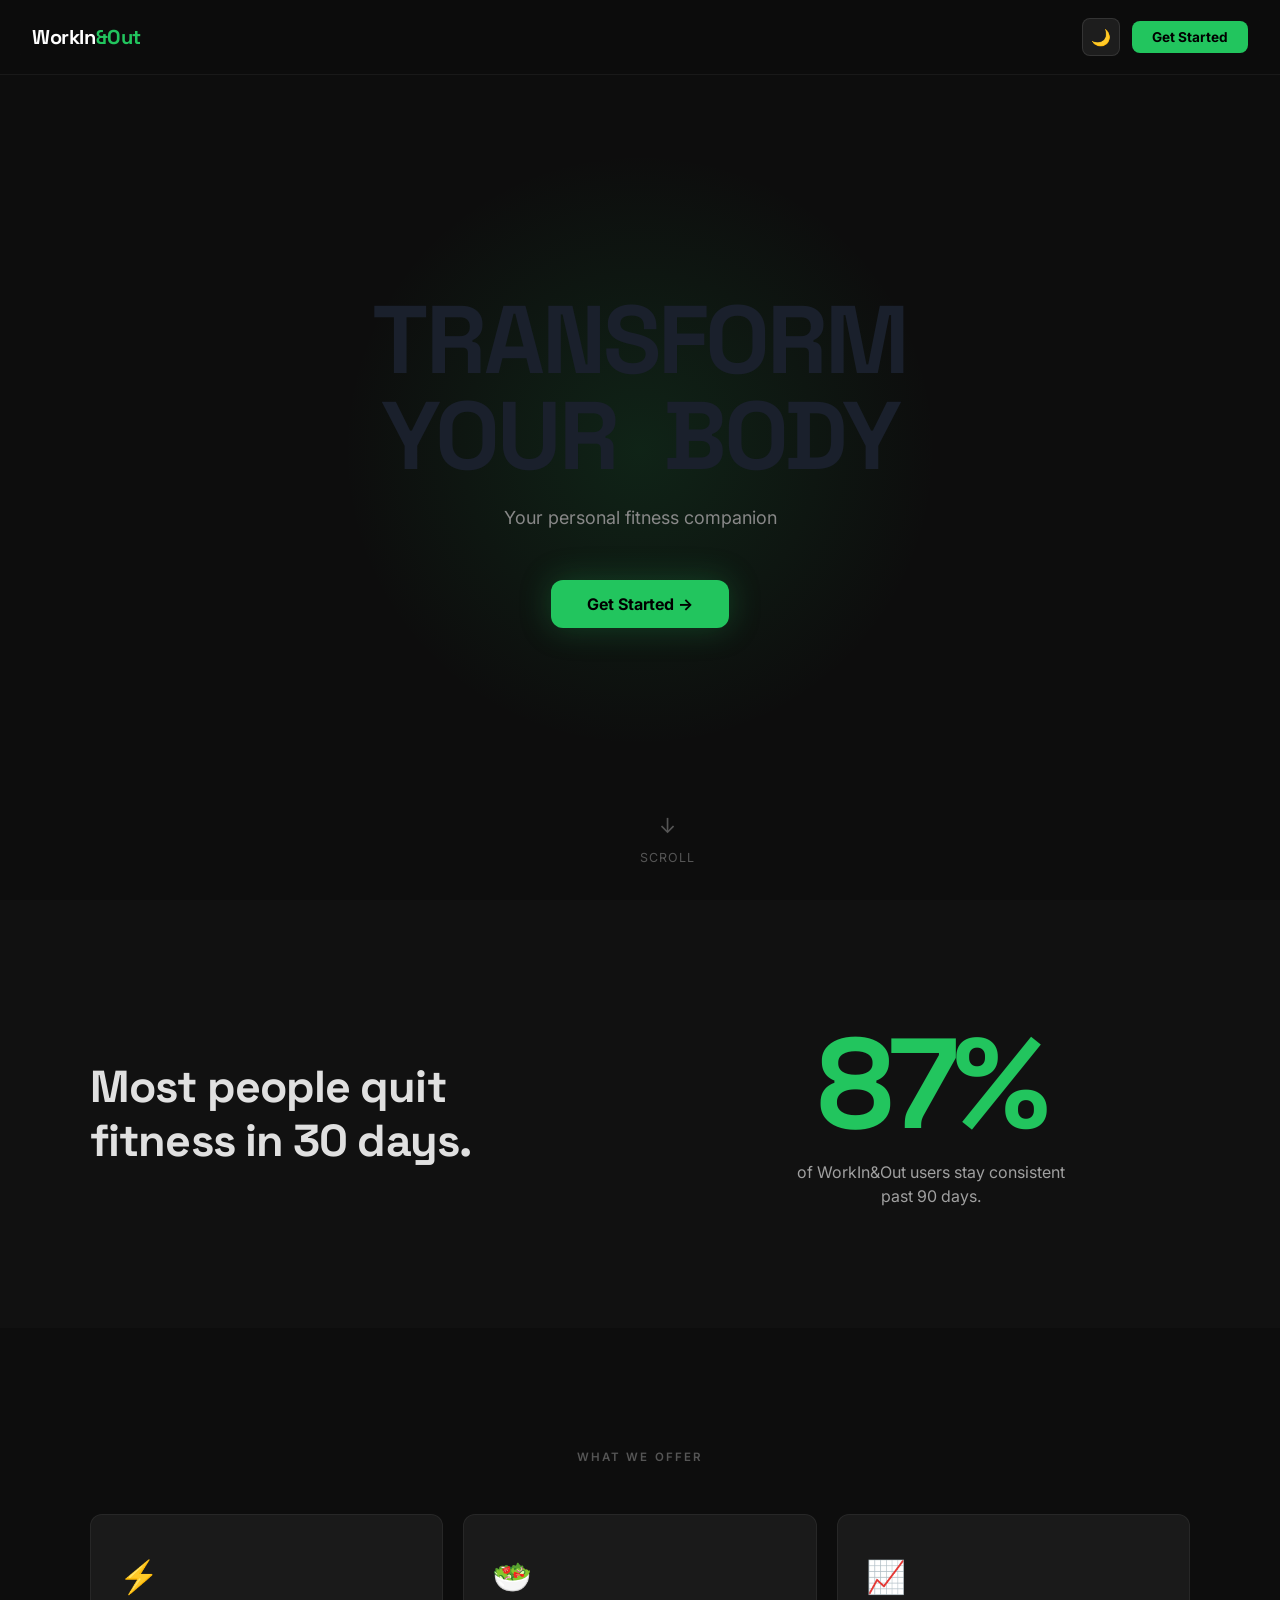
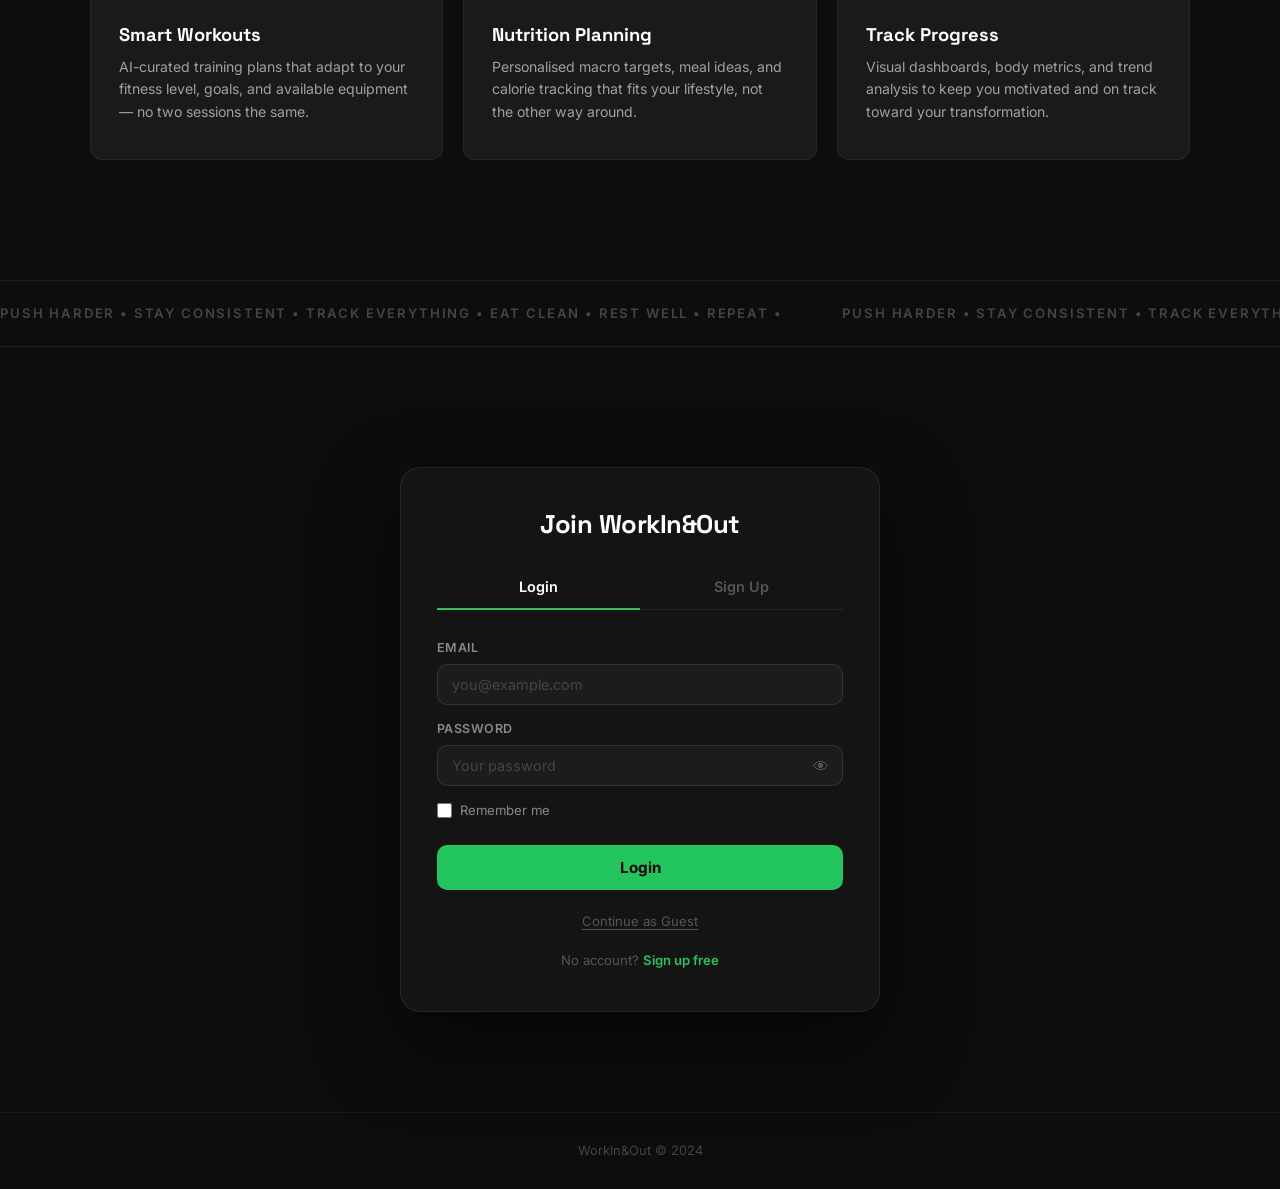
==== commit b2fc1144: "Redesign landing page with cinematic scroll sections - Section 1: Full-viewport hero with staggered " ====
--- a/index.html
+++ b/index.html
@@ -1,365 +1,856 @@
 <!DOCTYPE html>
-<html lang="en" data-theme="light">
+<html lang="en">
 <head>
     <meta charset="UTF-8">
     <meta name="viewport" content="width=device-width, initial-scale=1.0">
-    <title>Welcome - WorkIn&amp;Out</title>
+    <title>WorkIn&amp;Out — Transform Your Body</title>
     <link rel="preconnect" href="https://fonts.googleapis.com">
-    <link href="https://fonts.googleapis.com/css2?family=Inter:wght@300;400;500;600;700;800&family=Poppins:wght@400;500;600;700;800&display=swap" rel="stylesheet">
+    <link rel="preconnect" href="https://fonts.gstatic.com" crossorigin>
+    <link href="https://fonts.googleapis.com/css2?family=Space+Grotesk:wght@400;500;600;700;800&family=Inter:wght@300;400;500;600;700&display=swap" rel="stylesheet">
     <link rel="stylesheet" href="css/themes.css">
     <link rel="stylesheet" href="css/animations.css">
     <link rel="stylesheet" href="css/style.css">
     <style>
-        /* Auth page floating shapes */
-        .auth-bg-shapes {
+        /* ── Reset & base ───────────────────────── */
+        *, *::before, *::after { box-sizing: border-box; margin: 0; padding: 0; }
+
+        html { scroll-behavior: smooth; }
+
+        body {
+            font-family: 'Inter', sans-serif;
+            background: #0d0d0d;
+            color: #fff;
+            overflow-x: hidden;
+        }
+
+        /* ── Top nav bar ────────────────────────── */
+        .lp-nav {
             position: fixed;
-            inset: 0;
+            top: 0; left: 0; right: 0;
+            z-index: 100;
+            display: flex;
+            align-items: center;
+            justify-content: space-between;
+            padding: 18px 32px;
+            background: rgba(13,13,13,0.7);
+            backdrop-filter: blur(12px);
+            -webkit-backdrop-filter: blur(12px);
+            border-bottom: 1px solid rgba(255,255,255,0.05);
+        }
+        .lp-nav-logo {
+            font-family: 'Space Grotesk', sans-serif;
+            font-weight: 800;
+            font-size: 1.25rem;
+            letter-spacing: -0.02em;
+            color: #fff;
+        }
+        .lp-nav-logo span { color: #22c55e; }
+        .lp-nav-right { display: flex; align-items: center; gap: 12px; }
+        .lp-nav-cta {
+            background: #22c55e;
+            color: #000;
+            border: none;
+            border-radius: 8px;
+            padding: 8px 20px;
+            font-weight: 700;
+            font-size: 0.85rem;
+            cursor: pointer;
+            transition: opacity 0.2s;
+            font-family: 'Inter', sans-serif;
+        }
+        .lp-nav-cta:hover { opacity: 0.85; }
+        .theme-toggle-nav {
+            background: rgba(255,255,255,0.07);
+            border: 1px solid rgba(255,255,255,0.1);
+            border-radius: 8px;
+            width: 38px; height: 38px;
+            display: flex; align-items: center; justify-content: center;
+            cursor: pointer;
+            font-size: 1rem;
+            transition: background 0.2s;
+        }
+        .theme-toggle-nav:hover { background: rgba(255,255,255,0.12); }
+
+        /* ── Section base ───────────────────────── */
+        section { position: relative; }
+
+        /* ══════════════════════════════════════════
+           SECTION 1 — HERO
+        ══════════════════════════════════════════ */
+        .s-hero {
+            min-height: 100svh;
+            background: #0d0d0d;
+            display: flex;
+            flex-direction: column;
+            align-items: center;
+            justify-content: center;
+            text-align: center;
+            padding: 80px 24px 60px;
+            overflow: hidden;
+        }
+        .hero-bg-glow {
+            position: absolute;
+            width: 600px; height: 600px;
+            border-radius: 50%;
+            background: radial-gradient(circle, rgba(34,197,94,0.12) 0%, transparent 70%);
+            top: 50%; left: 50%;
+            transform: translate(-50%, -50%);
             pointer-events: none;
-            overflow: hidden;
-            z-index: 0;
-        }
-        .auth-shape {
-            position: absolute;
-            font-size: 2rem;
-            opacity: 0.06;
-            animation: float 6s ease-in-out infinite;
-            user-select: none;
-        }
-        .auth-shape:nth-child(1)  { top: 8%;  left: 5%;  animation-delay: 0s;    font-size: 2.5rem; }
-        .auth-shape:nth-child(2)  { top: 15%; right: 8%; animation-delay: 1s;    font-size: 1.8rem; }
-        .auth-shape:nth-child(3)  { top: 35%; left: 3%;  animation-delay: 2s;    font-size: 3rem;   }
-        .auth-shape:nth-child(4)  { top: 55%; right: 4%; animation-delay: 0.5s;  font-size: 2.2rem; }
-        .auth-shape:nth-child(5)  { top: 72%; left: 8%;  animation-delay: 1.5s;  font-size: 1.6rem; }
-        .auth-shape:nth-child(6)  { top: 85%; right: 10%;animation-delay: 2.5s;  font-size: 2.8rem; }
-        .auth-shape:nth-child(7)  { top: 45%; left: 45%; animation-delay: 3s;    font-size: 2rem;   }
-        .auth-shape:nth-child(8)  { top: 22%; left: 30%; animation-delay: 0.8s;  font-size: 1.4rem; }
-
-        /* Tab indicator */
-        .auth-tabs {
-            display: flex;
-            background: var(--bg-secondary);
-            border-radius: var(--radius-lg);
-            padding: 4px;
-            margin-bottom: 28px;
-            position: relative;
-        }
-        .auth-tab-btn {
-            flex: 1;
-            padding: 10px 0;
-            border: none;
-            background: none;
-            font-weight: 600;
-            font-size: 0.9rem;
-            color: var(--text-muted);
-            cursor: pointer;
-            border-radius: calc(var(--radius-lg) - 3px);
-            transition: all var(--transition-normal);
+        }
+        .hero-headline {
+            font-family: 'Space Grotesk', sans-serif;
+            font-size: clamp(3rem, 8vw, 6rem);
+            font-weight: 800;
+            letter-spacing: -0.03em;
+            line-height: 1.0;
             position: relative;
             z-index: 1;
         }
-        .auth-tab-btn.active {
-            color: var(--accent-primary);
-            background: var(--bg-card);
-            box-shadow: var(--shadow-sm);
-        }
-
-        /* Slide forms */
-        .auth-forms-wrapper {
+        .hero-headline .word {
+            display: inline-block;
+            opacity: 0;
+            transform: translateY(40px);
+            animation: wordReveal 0.7s cubic-bezier(0.22,1,0.36,1) forwards;
+        }
+        .hero-headline .line-break { display: block; }
+        @keyframes wordReveal {
+            to { opacity: 1; transform: translateY(0); }
+        }
+        .hero-tagline {
+            font-size: 18px;
+            color: #888;
+            margin-top: 20px;
+            position: relative;
+            z-index: 1;
+            opacity: 0;
+            animation: fadeUp 0.6s ease 0.9s forwards;
+        }
+        @keyframes fadeUp {
+            from { opacity: 0; transform: translateY(16px); }
+            to   { opacity: 1; transform: translateY(0); }
+        }
+        .hero-cta {
+            margin-top: 36px;
+            position: relative;
+            z-index: 1;
+            opacity: 0;
+            animation: fadeUp 0.6s ease 1.1s forwards;
+        }
+        .btn-hero {
+            background: #22c55e;
+            color: #000;
+            border: none;
+            border-radius: 12px;
+            padding: 14px 36px;
+            font-size: 1rem;
+            font-weight: 700;
+            cursor: pointer;
+            font-family: 'Inter', sans-serif;
+            transition: transform 0.2s, box-shadow 0.2s;
+            box-shadow: 0 0 32px rgba(34,197,94,0.25);
+        }
+        .btn-hero:hover {
+            transform: translateY(-2px);
+            box-shadow: 0 0 48px rgba(34,197,94,0.4);
+        }
+        .hero-scroll-hint {
+            position: absolute;
+            bottom: 32px;
+            left: 50%;
+            transform: translateX(-50%);
+            display: flex;
+            flex-direction: column;
+            align-items: center;
+            gap: 6px;
+            color: #555;
+            font-size: 0.78rem;
+            letter-spacing: 0.08em;
+            text-transform: uppercase;
+            cursor: pointer;
+            opacity: 0;
+            animation: fadeUp 0.6s ease 1.4s forwards;
+            z-index: 1;
+        }
+        .hero-scroll-arrow {
+            font-size: 1.3rem;
+            animation: pulse 2s ease-in-out infinite;
+        }
+        @keyframes pulse {
+            0%, 100% { opacity: 0.4; transform: translateY(0); }
+            50%       { opacity: 1;   transform: translateY(6px); }
+        }
+
+        /* ══════════════════════════════════════════
+           SECTION 2 — THE HOOK
+        ══════════════════════════════════════════ */
+        .s-hook {
+            background: #111;
+            padding: 120px 24px;
+        }
+        .hook-inner {
+            max-width: 1100px;
+            margin: 0 auto;
+            display: grid;
+            grid-template-columns: 1fr 1fr;
+            gap: 64px;
+            align-items: center;
+        }
+        .hook-left h2 {
+            font-family: 'Space Grotesk', sans-serif;
+            font-size: clamp(1.8rem, 3.5vw, 2.8rem);
+            font-weight: 700;
+            line-height: 1.2;
+            letter-spacing: -0.02em;
+            color: #e0e0e0;
+        }
+        .hook-right {
+            text-align: center;
+        }
+        .hook-stat {
+            font-family: 'Space Grotesk', sans-serif;
+            font-size: clamp(5rem, 10vw, 8rem);
+            font-weight: 800;
+            color: #22c55e;
+            letter-spacing: -0.04em;
+            line-height: 1;
+        }
+        .hook-stat-label {
+            font-size: 1rem;
+            color: #a0a0a0;
+            margin-top: 12px;
+            line-height: 1.5;
+            max-width: 280px;
+            margin-left: auto;
+            margin-right: auto;
+        }
+
+        /* ══════════════════════════════════════════
+           SECTION 3 — FEATURES
+        ══════════════════════════════════════════ */
+        .s-features {
+            background: #0d0d0d;
+            padding: 120px 24px;
+        }
+        .features-inner {
+            max-width: 1100px;
+            margin: 0 auto;
+        }
+        .section-eyebrow {
+            font-size: 0.72rem;
+            font-weight: 600;
+            letter-spacing: 0.18em;
+            text-transform: uppercase;
+            color: #555;
+            text-align: center;
+            margin-bottom: 48px;
+        }
+        .features-grid {
+            display: grid;
+            grid-template-columns: repeat(3, 1fr);
+            gap: 20px;
+        }
+        .feature-card {
+            background: #1a1a1a;
+            border: 1px solid rgba(255,255,255,0.06);
+            border-radius: 12px;
+            padding: 36px 28px;
+            transition: border-color 0.3s, transform 0.3s;
+        }
+        .feature-card:hover {
+            border-color: rgba(34,197,94,0.3);
+            transform: translateY(-4px);
+        }
+        .feature-icon {
+            font-size: 2rem;
+            margin-bottom: 20px;
+            display: block;
+        }
+        .feature-title {
+            font-family: 'Space Grotesk', sans-serif;
+            font-size: 1.15rem;
+            font-weight: 700;
+            margin-bottom: 10px;
+            color: #fff;
+        }
+        .feature-desc {
+            font-size: 0.88rem;
+            color: #a0a0a0;
+            line-height: 1.6;
+        }
+
+        /* ══════════════════════════════════════════
+           SECTION 4 — MARQUEE
+        ══════════════════════════════════════════ */
+        .s-marquee {
+            background: #0d0d0d;
+            padding: 0;
+            border-top: 1px solid rgba(255,255,255,0.07);
+            border-bottom: 1px solid rgba(255,255,255,0.07);
             overflow: hidden;
+        }
+        .marquee-track {
+            display: flex;
+            gap: 0;
+            width: max-content;
+            animation: marqueeScroll 28s linear infinite;
+        }
+        .marquee-track:hover { animation-play-state: paused; }
+        .marquee-item {
+            white-space: nowrap;
+            padding: 22px 0;
+            font-size: 0.82rem;
+            font-weight: 600;
+            letter-spacing: 0.14em;
+            text-transform: uppercase;
+            color: #444;
+            padding-right: 60px;
+        }
+        @keyframes marqueeScroll {
+            from { transform: translateX(0); }
+            to   { transform: translateX(-50%); }
+        }
+
+        /* ══════════════════════════════════════════
+           SECTION 5 — AUTH FORM
+        ══════════════════════════════════════════ */
+        .s-auth {
+            background: #0d0d0d;
+            padding: 120px 24px 100px;
+            display: flex;
+            justify-content: center;
+        }
+        .auth-card-lp {
+            background: #141414;
+            border: 1px solid rgba(255,255,255,0.08);
+            border-radius: 20px;
+            padding: 40px 36px;
+            width: 100%;
+            max-width: 480px;
+            box-shadow: 0 32px 80px rgba(0,0,0,0.6);
+        }
+        .auth-card-lp h2 {
+            font-family: 'Space Grotesk', sans-serif;
+            font-size: 1.6rem;
+            font-weight: 800;
+            letter-spacing: -0.02em;
+            margin-bottom: 28px;
+            text-align: center;
+            color: #fff;
+        }
+
+        /* Tab switcher */
+        .lp-tabs {
+            display: flex;
+            border-bottom: 1px solid rgba(255,255,255,0.08);
+            margin-bottom: 28px;
+            gap: 0;
+        }
+        .lp-tab-btn {
+            flex: 1;
+            background: none;
+            border: none;
+            padding: 10px 0 14px;
+            font-family: 'Inter', sans-serif;
+            font-size: 0.9rem;
+            font-weight: 600;
+            color: #555;
+            cursor: pointer;
             position: relative;
-        }
-        .auth-form-panel {
-            transition: all 0.35s cubic-bezier(0.22, 1, 0.36, 1);
-        }
-        .auth-form-panel.hidden {
-            display: none;
-        }
-
-        /* Body type selection */
-        .body-type-grid {
+            transition: color 0.2s;
+        }
+        .lp-tab-btn::after {
+            content: '';
+            position: absolute;
+            bottom: -1px; left: 0; right: 0;
+            height: 2px;
+            background: #22c55e;
+            transform: scaleX(0);
+            transition: transform 0.25s cubic-bezier(0.22,1,0.36,1);
+        }
+        .lp-tab-btn.active { color: #fff; }
+        .lp-tab-btn.active::after { transform: scaleX(1); }
+
+        /* Form panel */
+        .lp-panel { display: block; }
+        .lp-panel.hidden { display: none; }
+
+        /* Error */
+        .lp-error {
+            background: rgba(239,68,68,0.1);
+            border: 1px solid rgba(239,68,68,0.3);
+            border-radius: 8px;
+            padding: 10px 14px;
+            font-size: 0.82rem;
+            color: #f87171;
+            margin-bottom: 16px;
+        }
+        .lp-error.hidden { display: none; }
+
+        /* Inputs */
+        .lp-field { margin-bottom: 14px; }
+        .lp-label {
+            display: block;
+            font-size: 0.78rem;
+            font-weight: 600;
+            color: #888;
+            margin-bottom: 6px;
+            letter-spacing: 0.04em;
+            text-transform: uppercase;
+        }
+        .lp-input-wrap { position: relative; }
+        .lp-input {
+            width: 100%;
+            background: #1c1c1c;
+            border: 1px solid rgba(255,255,255,0.1);
+            border-radius: 10px;
+            padding: 11px 14px;
+            font-size: 0.9rem;
+            color: #fff;
+            font-family: 'Inter', sans-serif;
+            outline: none;
+            transition: border-color 0.2s;
+            -webkit-appearance: none;
+        }
+        .lp-input:focus { border-color: #22c55e; }
+        .lp-input::placeholder { color: #444; }
+        .lp-select {
+            width: 100%;
+            background: #1c1c1c;
+            border: 1px solid rgba(255,255,255,0.1);
+            border-radius: 10px;
+            padding: 11px 14px;
+            font-size: 0.9rem;
+            color: #fff;
+            font-family: 'Inter', sans-serif;
+            outline: none;
+            cursor: pointer;
+            -webkit-appearance: none;
+            appearance: none;
+            transition: border-color 0.2s;
+        }
+        .lp-select:focus { border-color: #22c55e; }
+        .lp-select option { background: #1c1c1c; }
+        .lp-pass-toggle {
+            position: absolute;
+            right: 10px; top: 50%;
+            transform: translateY(-50%);
+            background: none;
+            border: none;
+            cursor: pointer;
+            font-size: 1rem;
+            color: #555;
+            padding: 4px;
+            line-height: 1;
+        }
+        .lp-pass-toggle:hover { color: #aaa; }
+
+        /* 2-col row */
+        .lp-row {
             display: grid;
-            grid-template-columns: repeat(2, 1fr);
-            gap: 10px;
+            grid-template-columns: 1fr 1fr;
+            gap: 12px;
+        }
+
+        /* Remember me / checkbox */
+        .lp-check-row {
+            display: flex;
+            align-items: center;
+            gap: 8px;
+            margin-bottom: 18px;
+        }
+        .lp-check-row input[type="checkbox"] { accent-color: #22c55e; width: 15px; height: 15px; }
+        .lp-check-row label { font-size: 0.82rem; color: #888; cursor: pointer; }
+
+        /* Body type pills */
+        .bt-label {
+            font-size: 0.78rem;
+            font-weight: 600;
+            color: #888;
+            letter-spacing: 0.04em;
+            text-transform: uppercase;
+            display: block;
+            margin-bottom: 8px;
+        }
+        .bt-pills {
+            display: flex;
+            gap: 8px;
+            flex-wrap: wrap;
+            margin-bottom: 14px;
+        }
+        .bt-pill {
+            flex: 1;
+            min-width: 80px;
+            text-align: center;
+            background: #1c1c1c;
+            border: 1px solid rgba(255,255,255,0.1);
+            border-radius: 100px;
+            padding: 8px 10px;
+            font-size: 0.78rem;
+            font-weight: 600;
+            color: #888;
+            cursor: pointer;
+            transition: all 0.2s;
+            user-select: none;
+        }
+        .bt-pill:hover { border-color: #22c55e; color: #fff; }
+        .bt-pill.selected { background: rgba(34,197,94,0.15); border-color: #22c55e; color: #22c55e; }
+        .bt-pill input[type="radio"] { display: none; }
+
+        /* Signup scroll area */
+        .lp-signup-scroll {
+            max-height: 58vh;
+            overflow-y: auto;
+            overflow-x: hidden;
+            padding-right: 4px;
+            scrollbar-width: thin;
+            scrollbar-color: #333 transparent;
+        }
+
+        /* Primary button */
+        .btn-lp-primary {
+            width: 100%;
+            background: #22c55e;
+            color: #000;
+            border: none;
+            border-radius: 10px;
+            padding: 13px;
+            font-size: 0.95rem;
+            font-weight: 700;
+            cursor: pointer;
+            font-family: 'Inter', sans-serif;
+            transition: opacity 0.2s, transform 0.2s;
             margin-top: 6px;
         }
-        .body-type-option {
-            border: 2px solid var(--border-color);
-            border-radius: var(--radius-lg);
-            padding: 12px 10px;
-            cursor: pointer;
+        .btn-lp-primary:hover { opacity: 0.88; transform: translateY(-1px); }
+        .btn-lp-primary:disabled { opacity: 0.5; cursor: not-allowed; transform: none; }
+
+        /* Guest link */
+        .guest-link-row {
             text-align: center;
-            transition: all var(--transition-fast);
-            background: var(--bg-secondary);
-        }
-        .body-type-option:hover {
-            border-color: var(--accent-primary);
-            background: rgba(var(--accent-primary-rgb), 0.04);
-        }
-        .body-type-option.selected {
-            border-color: var(--accent-primary);
-            background: rgba(var(--accent-primary-rgb), 0.1);
-        }
-        .body-type-option input[type="radio"] { display: none; }
-        .body-type-emoji { font-size: 1.6rem; display: block; margin-bottom: 4px; }
-        .body-type-name  { font-weight: 700; font-size: 0.82rem; color: var(--text-primary); }
-        .body-type-desc  { font-size: 0.68rem; color: var(--text-muted); margin-top: 2px; line-height: 1.3; }
-
-        /* Error banner */
-        .auth-error {
-            background: rgba(var(--accent-danger-rgb), 0.1);
-            border: 1px solid rgba(var(--accent-danger-rgb), 0.3);
-            border-radius: var(--radius-md);
-            padding: 12px 14px;
-            font-size: 0.85rem;
-            color: var(--accent-danger);
-            margin-bottom: 16px;
-            animation: slideDown 0.3s ease;
-        }
-        .auth-error.hidden { display: none; }
-
-        .tagline {
+            margin-top: 18px;
+        }
+        .guest-link-row button {
+            background: none;
+            border: none;
+            color: #555;
+            font-size: 0.82rem;
+            cursor: pointer;
+            font-family: 'Inter', sans-serif;
+            text-decoration: underline;
+            text-underline-offset: 3px;
+            transition: color 0.2s;
+        }
+        .guest-link-row button:hover { color: #aaa; }
+
+        /* Switch tab link */
+        .lp-switch-link {
+            text-align: center;
+            margin-top: 16px;
+            font-size: 0.82rem;
+            color: #555;
+        }
+        .lp-switch-link button {
+            background: none;
+            border: none;
+            color: #22c55e;
+            font-weight: 600;
+            cursor: pointer;
+            font-family: 'Inter', sans-serif;
+            font-size: 0.82rem;
+        }
+
+        /* ══════════════════════════════════════════
+           SECTION 6 — FOOTER
+        ══════════════════════════════════════════ */
+        .s-footer {
+            background: #0d0d0d;
+            border-top: 1px solid rgba(255,255,255,0.05);
+            padding: 28px 24px;
             text-align: center;
             font-size: 0.8rem;
-            color: var(--text-muted);
-            margin-bottom: 20px;
-            letter-spacing: 0.04em;
-        }
-
-        /* Scrollable signup form */
-        #signup-form {
-            max-height: 60vh;
-            overflow-y: auto;
-            padding-right: 4px;
-        }
-
-        .guest-divider {
-            display: flex;
-            align-items: center;
-            gap: 12px;
-            color: var(--text-muted);
-            font-size: 0.78rem;
-            margin: 20px 0 16px;
-        }
-        .guest-divider::before,
-        .guest-divider::after {
-            content: '';
-            flex: 1;
-            height: 1px;
-            background: var(--border-color);
-        }
-
-        .theme-toggle-top {
-            position: fixed;
-            top: 16px;
-            right: 16px;
-            z-index: 10;
+            color: #444;
+        }
+
+        /* ── Scroll reveal ──────────────────────── */
+        .reveal {
+            opacity: 0;
+            transform: translateY(30px);
+            transition: opacity 0.7s ease, transform 0.7s ease;
+        }
+        .reveal.visible {
+            opacity: 1;
+            transform: translateY(0);
+        }
+        .reveal-delay-1 { transition-delay: 0.1s; }
+        .reveal-delay-2 { transition-delay: 0.2s; }
+        .reveal-delay-3 { transition-delay: 0.3s; }
+
+        /* ── Responsive ─────────────────────────── */
+        @media (max-width: 900px) {
+            .features-grid { grid-template-columns: 1fr; max-width: 480px; margin: 0 auto; }
+        }
+        @media (max-width: 720px) {
+            .hook-inner { grid-template-columns: 1fr; gap: 40px; text-align: center; }
+            .hook-stat-label { margin: 12px auto 0; }
+        }
+        @media (max-width: 480px) {
+            .hero-headline { font-size: clamp(2.4rem, 11vw, 3.2rem); }
+            .lp-nav { padding: 14px 18px; }
+            .lp-nav-logo { font-size: 1rem; }
+            .auth-card-lp { padding: 28px 20px; }
+            .lp-row { grid-template-columns: 1fr; gap: 0; }
+            .bt-pills { gap: 6px; }
+            .bt-pill { font-size: 0.72rem; padding: 6px 8px; }
+            .s-hook, .s-features, .s-auth { padding-top: 80px; padding-bottom: 80px; }
         }
     </style>
 </head>
 <body>
-    <!-- Floating background shapes -->
-    <div class="auth-bg-shapes">
-        <span class="auth-shape">🏋️</span>
-        <span class="auth-shape">💪</span>
-        <span class="auth-shape">🔥</span>
-        <span class="auth-shape">🥗</span>
-        <span class="auth-shape">🏃</span>
-        <span class="auth-shape">❤️</span>
-        <span class="auth-shape">⚡</span>
-        <span class="auth-shape">🎯</span>
-    </div>
-
-    <!-- Theme toggle -->
-    <button class="theme-toggle theme-toggle-top" data-theme-toggle aria-label="Toggle theme">
-        <span class="theme-icon">🌙</span>
-    </button>
-
-    <div class="auth-page">
-        <div class="auth-card animate-scaleIn">
-
-            <!-- Logo -->
-            <div class="auth-logo">
-                <div class="auth-logo-icon">🏋️</div>
-                <div>
-                    <div class="auth-logo-name">WorkIn<span>&amp;Out</span></div>
-                    <div class="tagline" style="margin: 0; font-size: 0.72rem;">Track. Train. Transform.</div>
+
+    <!-- ── Top navigation ──────────────────── -->
+    <nav class="lp-nav" aria-label="Site navigation">
+        <span class="lp-nav-logo">WorkIn<span>&amp;Out</span></span>
+        <div class="lp-nav-right">
+            <button class="theme-toggle-nav" data-theme-toggle aria-label="Toggle theme">
+                <span class="theme-icon">🌙</span>
+            </button>
+            <button class="lp-nav-cta" onclick="document.getElementById('join-section').scrollIntoView({behavior:'smooth'})">Get Started</button>
+        </div>
+    </nav>
+
+    <!-- ══════════════════════════════════════
+         SECTION 1 — HERO
+    ══════════════════════════════════════ -->
+    <section class="s-hero" id="hero-section">
+        <div class="hero-bg-glow" aria-hidden="true"></div>
+
+        <h1 class="hero-headline" aria-label="Transform Your Body">
+            <span class="word" style="animation-delay:0.1s">TRANSFORM</span>
+            <span class="line-break"></span>
+            <span class="word" style="animation-delay:0.35s">YOUR</span>
+            <span class="word" style="animation-delay:0.55s; margin-left:0.25em">BODY</span>
+        </h1>
+
+        <p class="hero-tagline">Your personal fitness companion</p>
+
+        <div class="hero-cta">
+            <button class="btn-hero" onclick="document.getElementById('join-section').scrollIntoView({behavior:'smooth'})">
+                Get Started →
+            </button>
+        </div>
+
+        <div class="hero-scroll-hint" id="scroll-down-btn" role="button" tabindex="0" aria-label="Scroll down">
+            <span class="hero-scroll-arrow">↓</span>
+            <span>Scroll</span>
+        </div>
+    </section>
+
+    <!-- ══════════════════════════════════════
+         SECTION 2 — THE HOOK
+    ══════════════════════════════════════ -->
+    <section class="s-hook" id="hook-section" aria-labelledby="hook-heading">
+        <div class="hook-inner">
+            <div class="hook-left reveal">
+                <h2 id="hook-heading">Most people quit<br>fitness in 30 days.</h2>
+            </div>
+            <div class="hook-right reveal reveal-delay-2">
+                <div class="hook-stat">87%</div>
+                <p class="hook-stat-label">of WorkIn&amp;Out users stay consistent past 90 days.</p>
+            </div>
+        </div>
+    </section>
+
+    <!-- ══════════════════════════════════════
+         SECTION 3 — FEATURES
+    ══════════════════════════════════════ -->
+    <section class="s-features" id="features-section" aria-labelledby="features-heading">
+        <div class="features-inner">
+            <p class="section-eyebrow reveal" id="features-heading">What We Offer</p>
+            <div class="features-grid">
+                <article class="feature-card reveal reveal-delay-1">
+                    <span class="feature-icon" aria-hidden="true">⚡</span>
+                    <h3 class="feature-title">Smart Workouts</h3>
+                    <p class="feature-desc">AI-curated training plans that adapt to your fitness level, goals, and available equipment — no two sessions the same.</p>
+                </article>
+                <article class="feature-card reveal reveal-delay-2">
+                    <span class="feature-icon" aria-hidden="true">🥗</span>
+                    <h3 class="feature-title">Nutrition Planning</h3>
+                    <p class="feature-desc">Personalised macro targets, meal ideas, and calorie tracking that fits your lifestyle, not the other way around.</p>
+                </article>
+                <article class="feature-card reveal reveal-delay-3">
+                    <span class="feature-icon" aria-hidden="true">📈</span>
+                    <h3 class="feature-title">Track Progress</h3>
+                    <p class="feature-desc">Visual dashboards, body metrics, and trend analysis to keep you motivated and on track toward your transformation.</p>
+                </article>
+            </div>
+        </div>
+    </section>
+
+    <!-- ══════════════════════════════════════
+         SECTION 4 — MARQUEE TICKER
+    ══════════════════════════════════════ -->
+    <section class="s-marquee" aria-hidden="true">
+        <div class="marquee-track" id="marquee-track">
+            <!-- Items duplicated for seamless loop -->
+            <span class="marquee-item">PUSH HARDER • STAY CONSISTENT • TRACK EVERYTHING • EAT CLEAN • REST WELL • REPEAT •</span>
+            <span class="marquee-item">PUSH HARDER • STAY CONSISTENT • TRACK EVERYTHING • EAT CLEAN • REST WELL • REPEAT •</span>
+            <span class="marquee-item">PUSH HARDER • STAY CONSISTENT • TRACK EVERYTHING • EAT CLEAN • REST WELL • REPEAT •</span>
+            <span class="marquee-item">PUSH HARDER • STAY CONSISTENT • TRACK EVERYTHING • EAT CLEAN • REST WELL • REPEAT •</span>
+        </div>
+    </section>
+
+    <!-- ══════════════════════════════════════
+         SECTION 5 — LOGIN / SIGNUP
+    ══════════════════════════════════════ -->
+    <section class="s-auth" id="join-section" aria-labelledby="auth-heading">
+        <div class="auth-card-lp reveal">
+            <h2 id="auth-heading">Join WorkIn&amp;Out</h2>
+
+            <!-- Tab switcher -->
+            <div class="lp-tabs" role="tablist">
+                <button class="lp-tab-btn active" id="tab-login" role="tab" aria-selected="true" aria-controls="panel-login">Login</button>
+                <button class="lp-tab-btn" id="tab-signup" role="tab" aria-selected="false" aria-controls="panel-signup">Sign Up</button>
+            </div>
+
+            <!-- Shared error message -->
+            <div class="lp-error hidden" id="auth-error-msg" role="alert"></div>
+
+            <!-- ── LOGIN PANEL ────────────────── -->
+            <div class="lp-panel" id="panel-login" role="tabpanel">
+                <form id="login-form" novalidate>
+                    <div class="lp-field">
+                        <label class="lp-label" for="login-email">Email</label>
+                        <input class="lp-input" type="email" id="login-email" placeholder="you@example.com" autocomplete="email" required>
+                    </div>
+                    <div class="lp-field">
+                        <label class="lp-label" for="login-password">Password</label>
+                        <div class="lp-input-wrap">
+                            <input class="lp-input" type="password" id="login-password" placeholder="Your password" autocomplete="current-password" style="padding-right:40px" required>
+                            <button type="button" class="lp-pass-toggle" id="toggle-login-pass" aria-label="Toggle password visibility">👁</button>
+                        </div>
+                    </div>
+                    <div class="lp-check-row">
+                        <input type="checkbox" id="remember-me">
+                        <label for="remember-me">Remember me</label>
+                    </div>
+                    <button type="submit" class="btn-lp-primary" id="login-btn">Login</button>
+                </form>
+                <div class="guest-link-row">
+                    <button type="button" id="guest-btn">Continue as Guest</button>
+                </div>
+                <div class="lp-switch-link">
+                    No account? <button type="button" id="switch-to-signup">Sign up free</button>
                 </div>
             </div>
 
-            <!-- Tab switcher -->
-            <div class="auth-tabs">
-                <button class="auth-tab-btn active" id="tab-login" onclick="switchTab('login')">Login</button>
-                <button class="auth-tab-btn" id="tab-signup" onclick="switchTab('signup')">Sign Up</button>
-            </div>
-
-            <!-- Error banner (shared) -->
-            <div class="auth-error hidden" id="auth-error-msg"></div>
-
-            <!-- ── LOGIN FORM ── -->
-            <div class="auth-form-panel" id="panel-login">
-                <form id="login-form" novalidate>
-                    <div class="form-group">
-                        <label class="form-label required">Email</label>
-                        <div class="input-wrapper">
-                            <span class="input-icon">✉️</span>
-                            <input type="email" class="form-input" id="login-email" placeholder="you@example.com" autocomplete="email">
-                        </div>
-                    </div>
-                    <div class="form-group">
-                        <label class="form-label required">Password</label>
-                        <div class="input-wrapper">
-                            <span class="input-icon">🔒</span>
-                            <input type="password" class="form-input" id="login-password" placeholder="Your password" autocomplete="current-password">
-                            <button type="button" class="btn-icon" id="toggle-login-pass" style="position:absolute;right:6px;background:none;border:none;cursor:pointer;font-size:1rem;" aria-label="Toggle password">👁️</button>
-                        </div>
-                    </div>
-                    <div class="d-flex items-center justify-between mb-8">
-                        <label class="form-check">
-                            <input type="checkbox" class="form-check-input" id="remember-me">
-                            <span class="form-check-label">Remember me</span>
-                        </label>
-                        <a href="#" class="text-sm text-accent" style="font-weight:500;">Forgot password?</a>
-                    </div>
-                    <button type="submit" class="btn btn-primary btn-full btn-lg" id="login-btn">
-                        Login
-                    </button>
-                </form>
-
-                <div class="guest-divider">or</div>
-
-                <button class="btn btn-ghost btn-full" id="guest-btn" onclick="loginAsGuest()">
-                    🎮 &nbsp;Try as Guest
-                </button>
-
-                <p class="text-center text-sm text-muted mt-8">
-                    Don't have an account?
-                    <a href="#" onclick="switchTab('signup')" class="text-accent" style="font-weight:600;">Sign up free</a>
-                </p>
-            </div>
-
-            <!-- ── SIGNUP FORM ── -->
-            <div class="auth-form-panel hidden" id="panel-signup">
-                <form id="signup-form" novalidate>
-                    <div class="form-row">
-                        <div class="form-group">
-                            <label class="form-label required">Full Name</label>
-                            <input type="text" class="form-input" id="su-name" placeholder="Alex Johnson" autocomplete="name">
-                        </div>
-                        <div class="form-group">
-                            <label class="form-label required">Email</label>
-                            <input type="email" class="form-input" id="su-email" placeholder="you@example.com" autocomplete="email">
-                        </div>
-                    </div>
-                    <div class="form-row">
-                        <div class="form-group">
-                            <label class="form-label required">Password</label>
-                            <div class="input-wrapper">
-                                <input type="password" class="form-input" id="su-password" placeholder="Min 6 characters" autocomplete="new-password">
-                                <button type="button" style="position:absolute;right:6px;background:none;border:none;cursor:pointer;font-size:1rem;" id="toggle-su-pass" aria-label="Toggle password">👁️</button>
+            <!-- ── SIGNUP PANEL ───────────────── -->
+            <div class="lp-panel hidden" id="panel-signup" role="tabpanel">
+                <div class="lp-signup-scroll">
+                    <form id="signup-form" novalidate>
+                        <div class="lp-row">
+                            <div class="lp-field">
+                                <label class="lp-label" for="su-name">Full Name</label>
+                                <input class="lp-input" type="text" id="su-name" placeholder="Alex Johnson" autocomplete="name">
+                            </div>
+                            <div class="lp-field">
+                                <label class="lp-label" for="su-email">Email</label>
+                                <input class="lp-input" type="email" id="su-email" placeholder="you@example.com" autocomplete="email">
                             </div>
                         </div>
-                        <div class="form-group">
-                            <label class="form-label required">Confirm Password</label>
-                            <input type="password" class="form-input" id="su-confirm" placeholder="Repeat password" autocomplete="new-password">
+                        <div class="lp-row">
+                            <div class="lp-field">
+                                <label class="lp-label" for="su-password">Password</label>
+                                <div class="lp-input-wrap">
+                                    <input class="lp-input" type="password" id="su-password" placeholder="Min 6 chars" autocomplete="new-password" style="padding-right:40px">
+                                    <button type="button" class="lp-pass-toggle" id="toggle-su-pass" aria-label="Toggle password visibility">👁</button>
+                                </div>
+                            </div>
+                            <div class="lp-field">
+                                <label class="lp-label" for="su-confirm">Confirm</label>
+                                <input class="lp-input" type="password" id="su-confirm" placeholder="Repeat password" autocomplete="new-password">
+                            </div>
                         </div>
-                    </div>
-                    <div class="form-row">
-                        <div class="form-group">
-                            <label class="form-label required">Age</label>
-                            <input type="number" class="form-input" id="su-age" placeholder="25" min="10" max="120">
+                        <div class="lp-row">
+                            <div class="lp-field">
+                                <label class="lp-label" for="su-age">Age</label>
+                                <input class="lp-input" type="number" id="su-age" placeholder="25" min="10" max="120">
+                            </div>
+                            <div class="lp-field">
+                                <label class="lp-label" for="su-gender">Gender</label>
+                                <select class="lp-select lp-input" id="su-gender">
+                                    <option value="">Select…</option>
+                                    <option value="male">Male</option>
+                                    <option value="female">Female</option>
+                                    <option value="other">Other</option>
+                                </select>
+                            </div>
                         </div>
-                        <div class="form-group">
-                            <label class="form-label required">Gender</label>
-                            <select class="form-select" id="su-gender">
-                                <option value="">Select…</option>
-                                <option value="male">Male</option>
-                                <option value="female">Female</option>
-                                <option value="other">Other</option>
-                            </select>
+                        <div class="lp-row">
+                            <div class="lp-field">
+                                <label class="lp-label" for="su-height">Height (cm)</label>
+                                <input class="lp-input" type="number" id="su-height" placeholder="175" min="50">
+                            </div>
+                            <div class="lp-field">
+                                <label class="lp-label" for="su-weight">Weight (kg)</label>
+                                <input class="lp-input" type="number" id="su-weight" placeholder="70" min="10">
+                            </div>
                         </div>
-                    </div>
-                    <div class="form-row">
-                        <div class="form-group">
-                            <label class="form-label required">Height (cm)</label>
-                            <input type="number" class="form-input" id="su-height" placeholder="175" min="50">
+
+                        <!-- Body type -->
+                        <div class="lp-field">
+                            <span class="bt-label">Body Type</span>
+                            <div class="bt-pills">
+                                <label class="bt-pill selected">
+                                    <input type="radio" name="body-type" value="ectomorph" checked>
+                                    Ectomorph
+                                </label>
+                                <label class="bt-pill">
+                                    <input type="radio" name="body-type" value="mesomorph">
+                                    Mesomorph
+                                </label>
+                                <label class="bt-pill">
+                                    <input type="radio" name="body-type" value="endomorph">
+                                    Endomorph
+                                </label>
+                                <label class="bt-pill">
+                                    <input type="radio" name="body-type" value="custom">
+                                    Custom
+                                </label>
+                            </div>
                         </div>
-                        <div class="form-group">
-                            <label class="form-label required">Weight (kg)</label>
-                            <input type="number" class="form-input" id="su-weight" placeholder="70" min="10">
-                        </div>
-                    </div>
-
-                    <!-- Body type selection -->
-                    <div class="form-group">
-                        <label class="form-label">Body Type</label>
-                        <div class="body-type-grid">
-                            <label class="body-type-option selected" data-type="ectomorph">
-                                <input type="radio" name="body-type" value="ectomorph" checked>
-                                <span class="body-type-emoji">🦴</span>
-                                <div class="body-type-name">Ectomorph</div>
-                                <div class="body-type-desc">Lean &amp; long, fast metabolism</div>
-                            </label>
-                            <label class="body-type-option" data-type="mesomorph">
-                                <input type="radio" name="body-type" value="mesomorph">
-                                <span class="body-type-emoji">💪</span>
-                                <div class="body-type-name">Mesomorph</div>
-                                <div class="body-type-desc">Athletic, gains muscle easily</div>
-                            </label>
-                            <label class="body-type-option" data-type="endomorph">
-                                <input type="radio" name="body-type" value="endomorph">
-                                <span class="body-type-emoji">🏋️</span>
-                                <div class="body-type-name">Endomorph</div>
-                                <div class="body-type-desc">Solid, higher body fat tendency</div>
-                            </label>
-                            <label class="body-type-option" data-type="custom">
-                                <input type="radio" name="body-type" value="custom">
-                                <span class="body-type-emoji">🎯</span>
-                                <div class="body-type-name">Custom</div>
-                                <div class="body-type-desc">Build your own program</div>
-                            </label>
-                        </div>
-                    </div>
-
-                    <button type="submit" class="btn btn-primary btn-full btn-lg mt-8" id="signup-btn">
-                        Create Account
-                    </button>
-                </form>
-
-                <p class="text-center text-sm text-muted mt-8">
-                    Already have an account?
-                    <a href="#" onclick="switchTab('login')" class="text-accent" style="font-weight:600;">Log in</a>
-                </p>
+
+                        <button type="submit" class="btn-lp-primary" id="signup-btn">Create Account</button>
+                    </form>
+                </div>
+                <div class="lp-switch-link" style="margin-top:14px">
+                    Have an account? <button type="button" id="switch-to-login">Log in</button>
+                </div>
             </div>
-
         </div>
-    </div>
+    </section>
+
+    <!-- ══════════════════════════════════════
+         SECTION 6 — FOOTER
+    ══════════════════════════════════════ -->
+    <footer class="s-footer">
+        WorkIn&amp;Out &copy; 2024
+    </footer>
 
     <script src="js/utils.js"></script>
     <script src="js/theme.js"></script>
     <script src="js/auth.js"></script>
     <script>
         document.addEventListener('DOMContentLoaded', function () {
+            // ── Init theme & auth check ─────────
             ThemeManager.init();
-
-            // Redirect if already logged in
             if (Auth.isLoggedIn()) {
                 window.location.href = 'dashboard.html';
                 return;
             }
 
-            // --- Tab switching ---
-            window.switchTab = function (tab) {
-                const isLogin = tab === 'login';
-                document.getElementById('tab-login').classList.toggle('active', isLogin);
-                document.getElementById('tab-signup').classList.toggle('active', !isLogin);
-                document.getElementById('panel-login').classList.toggle('hidden', !isLogin);
-                document.getElementById('panel-signup').classList.toggle('hidden', isLogin);
-                hideError();
-            };
-
-            // --- Error helpers ---
+            // ── Helpers ─────────────────────────
             function showError(msg) {
-                const el = document.getElementById('auth-error-msg');
+                var el = document.getElementById('auth-error-msg');
                 el.textContent = msg;
                 el.classList.remove('hidden');
             }
@@ -367,67 +858,74 @@
                 document.getElementById('auth-error-msg').classList.add('hidden');
             }
 
-            // --- Password toggles ---
+            // ── Tab switching ────────────────────
+            function switchTab(tab) {
+                var isLogin = tab === 'login';
+                document.getElementById('tab-login').classList.toggle('active', isLogin);
+                document.getElementById('tab-signup').classList.toggle('active', !isLogin);
+                document.getElementById('tab-login').setAttribute('aria-selected', isLogin);
+                document.getElementById('tab-signup').setAttribute('aria-selected', !isLogin);
+                document.getElementById('panel-login').classList.toggle('hidden', !isLogin);
+                document.getElementById('panel-signup').classList.toggle('hidden', isLogin);
+                hideError();
+            }
+            document.getElementById('tab-login').addEventListener('click', function () { switchTab('login'); });
+            document.getElementById('tab-signup').addEventListener('click', function () { switchTab('signup'); });
+            document.getElementById('switch-to-signup').addEventListener('click', function () { switchTab('signup'); });
+            document.getElementById('switch-to-login').addEventListener('click', function () { switchTab('login'); });
+
+            // ── Password toggles ─────────────────
             document.getElementById('toggle-login-pass').addEventListener('click', function () {
-                const inp = document.getElementById('login-password');
+                var inp = document.getElementById('login-password');
                 inp.type = inp.type === 'password' ? 'text' : 'password';
             });
             document.getElementById('toggle-su-pass').addEventListener('click', function () {
-                const inp = document.getElementById('su-password');
+                var inp = document.getElementById('su-password');
                 inp.type = inp.type === 'password' ? 'text' : 'password';
             });
 
-            // --- Body type card selection ---
-            document.querySelectorAll('.body-type-option').forEach(function (opt) {
-                opt.addEventListener('click', function () {
-                    document.querySelectorAll('.body-type-option').forEach(o => o.classList.remove('selected'));
-                    opt.classList.add('selected');
+            // ── Body type pill selection ─────────
+            document.querySelectorAll('.bt-pill').forEach(function (pill) {
+                pill.addEventListener('click', function () {
+                    document.querySelectorAll('.bt-pill').forEach(function (p) { p.classList.remove('selected'); });
+                    pill.classList.add('selected');
                 });
             });
 
-            // --- LOGIN ---
+            // ── Login form ───────────────────────
             document.getElementById('login-form').addEventListener('submit', function (e) {
                 e.preventDefault();
                 hideError();
-                const email    = document.getElementById('login-email').value.trim();
-                const password = document.getElementById('login-password').value;
-                const btn      = document.getElementById('login-btn');
-
-                btn.classList.add('loading');
+                var email    = document.getElementById('login-email').value.trim();
+                var password = document.getElementById('login-password').value;
+                var btn      = document.getElementById('login-btn');
                 btn.disabled = true;
-
+                btn.textContent = 'Logging in…';
                 setTimeout(function () {
-                    const result = Auth.login(email, password);
-                    btn.classList.remove('loading');
+                    var result = Auth.login(email, password);
                     btn.disabled = false;
-
+                    btn.textContent = 'Login';
                     if (result.success) {
                         Utils.showToast('Welcome back, ' + result.user.name + '!', 'success', 2000);
-                        setTimeout(() => { window.location.href = 'dashboard.html'; }, 400);
+                        setTimeout(function () { window.location.href = 'dashboard.html'; }, 400);
                     } else {
                         showError(result.errors.join(' '));
                     }
                 }, 400);
             });
 
-            // --- SIGN UP ---
+            // ── Signup form ──────────────────────
             document.getElementById('signup-form').addEventListener('submit', function (e) {
                 e.preventDefault();
                 hideError();
-
-                const password = document.getElementById('su-password').value;
-                const confirm  = document.getElementById('su-confirm').value;
-                if (password !== confirm) {
-                    showError('Passwords do not match.');
-                    return;
-                }
-
-                const selectedType = document.querySelector('input[name="body-type"]:checked');
-                const btn = document.getElementById('signup-btn');
-                btn.classList.add('loading');
+                var password = document.getElementById('su-password').value;
+                var confirm  = document.getElementById('su-confirm').value;
+                if (password !== confirm) { showError('Passwords do not match.'); return; }
+                var selectedType = document.querySelector('input[name="body-type"]:checked');
+                var btn = document.getElementById('signup-btn');
                 btn.disabled = true;
-
-                const userData = {
+                btn.textContent = 'Creating account…';
+                var userData = {
                     name:     document.getElementById('su-name').value.trim(),
                     email:    document.getElementById('su-email').value.trim(),
                     password: password,
@@ -437,42 +935,58 @@
                     weight:   parseFloat(document.getElementById('su-weight').value),
                     bodyType: selectedType ? selectedType.value : 'mesomorph',
                 };
-
                 setTimeout(function () {
-                    const result = Auth.register(userData);
-                    btn.classList.remove('loading');
+                    var result = Auth.register(userData);
                     btn.disabled = false;
-
+                    btn.textContent = 'Create Account';
                     if (result.success) {
                         Utils.showToast('Account created! Welcome, ' + result.user.name + '!', 'success', 2000);
-                        setTimeout(() => { window.location.href = 'dashboard.html'; }, 400);
+                        setTimeout(function () { window.location.href = 'dashboard.html'; }, 400);
                     } else {
                         showError(result.errors.join(' '));
                     }
                 }, 400);
             });
 
-            // --- GUEST ---
-            window.loginAsGuest = function () {
+            // ── Guest login ──────────────────────
+            document.getElementById('guest-btn').addEventListener('click', function () {
                 hideError();
-                const guestEmail = 'guest_' + Date.now() + '@demo.com';
-                const result = Auth.register({
-                    name:     'Guest User',
-                    email:    guestEmail,
-                    password: 'guest123',
-                    age:      25,
-                    gender:   'other',
-                    height:   170,
-                    weight:   70,
-                    bodyType: 'mesomorph',
+                var guestEmail = 'guest_' + Date.now() + '@demo.com';
+                var result = Auth.register({
+                    name: 'Guest User', email: guestEmail, password: 'guest123',
+                    age: 25, gender: 'other', height: 170, weight: 70, bodyType: 'mesomorph',
                 });
                 if (result.success) {
                     Utils.showToast('Welcome, Guest! Explore the app freely.', 'info', 2000);
-                    setTimeout(() => { window.location.href = 'dashboard.html'; }, 400);
+                    setTimeout(function () { window.location.href = 'dashboard.html'; }, 400);
                 } else {
                     showError(result.errors.join(' '));
                 }
-            };
+            });
+
+            // ── Scroll down arrow ────────────────
+            var scrollBtn = document.getElementById('scroll-down-btn');
+            scrollBtn.addEventListener('click', function () {
+                document.getElementById('hook-section').scrollIntoView({ behavior: 'smooth' });
+            });
+            scrollBtn.addEventListener('keydown', function (e) {
+                if (e.key === 'Enter' || e.key === ' ') {
+                    e.preventDefault();
+                    document.getElementById('hook-section').scrollIntoView({ behavior: 'smooth' });
+                }
+            });
+
+            // ── IntersectionObserver for .reveal ─
+            var revealEls = document.querySelectorAll('.reveal');
+            var observer = new IntersectionObserver(function (entries) {
+                entries.forEach(function (entry) {
+                    if (entry.isIntersecting) {
+                        entry.target.classList.add('visible');
+                        observer.unobserve(entry.target);
+                    }
+                });
+            }, { threshold: 0.12 });
+            revealEls.forEach(function (el) { observer.observe(el); });
         });
     </script>
 </body>
--- a/css/themes.css
+++ b/css/themes.css
@@ -38,8 +38,10 @@
   --shadow-lg:  0 10px 25px rgba(0, 0, 0, 0.1), 0 4px 10px rgba(0, 0, 0, 0.08);
   --shadow-xl:  0 20px 40px rgba(0, 0, 0, 0.12), 0 8px 16px rgba(0, 0, 0, 0.08);
   --shadow-glow: 0 0 20px rgba(var(--accent-primary-rgb), 0.35);
+  --shadow-glow-lg: 0 0 40px rgba(var(--accent-primary-rgb), 0.5);
 
   /* Gradient */
+  --gradient-bg:        linear-gradient(135deg, #f0f4ff 0%, #e8f0fe 50%, #f0f4f8 100%);
   --gradient-primary:   linear-gradient(135deg, var(--accent-primary) 0%, var(--accent-secondary) 100%);
   --gradient-danger:    linear-gradient(135deg, var(--accent-danger)  0%, #ff6b81 100%);
   --gradient-warm:      linear-gradient(135deg, #ffa502 0%, #ff6348 100%);
@@ -78,10 +80,11 @@
 
 /* ── Dark Theme ─────────────────────────────── */
 [data-theme="dark"] {
-  --bg-primary:    #0f1117;
-  --bg-secondary:  #1a1d27;
-  --bg-card:       #1e2130;
-  --bg-glass:      rgba(30, 33, 48, 0.80);
+  --bg-primary:    #0a0a0f;
+  --bg-secondary:  #12121a;
+  --bg-card:       #1a1a2e;
+  --bg-glass:      rgba(26, 26, 46, 0.80);
+  --gradient-bg:   linear-gradient(135deg, #0a0a0f 0%, #0f0f1a 50%, #1a1a2e 100%);
 
   --text-primary:   #f0f4f8;
   --text-secondary: #a0aec0;
@@ -100,8 +103,9 @@
   --shadow-lg:  0 10px 25px rgba(0, 0, 0, 0.35), 0 4px 10px rgba(0, 0, 0, 0.25);
   --shadow-xl:  0 20px 40px rgba(0, 0, 0, 0.45), 0 8px 16px rgba(0, 0, 0, 0.3);
   --shadow-glow: 0 0 24px rgba(var(--accent-primary-rgb), 0.45);
+  --shadow-glow-lg: 0 0 40px rgba(var(--accent-primary-rgb), 0.5);
 
-  --gradient-card: linear-gradient(145deg, #1e2130 0%, #252838 100%);
+  --gradient-card: linear-gradient(145deg, #1a1a2e 0%, #1f1f38 100%);
 
   --nav-bg:     #13151f;
   --nav-border: rgba(255, 255, 255, 0.06);
--- a/css/style.css
+++ b/css/style.css
@@ -9,6 +9,24 @@
 /* ── Local imports ──────────────────────────── */
 @import 'themes.css';
 @import 'animations.css';
+
+/* ── Premium visual enhancements ───────────── */
+[data-theme="dark"] body {
+  background: var(--gradient-bg, var(--bg-primary));
+}
+
+[data-theme="dark"] .card {
+  background: rgba(26, 26, 46, 0.8);
+  backdrop-filter: blur(20px);
+  -webkit-backdrop-filter: blur(20px);
+  border: 1px solid rgba(255, 255, 255, 0.06);
+  box-shadow: 0 8px 32px rgba(0, 0, 0, 0.4), 0 2px 8px rgba(0, 0, 0, 0.3), inset 0 1px 0 rgba(255, 255, 255, 0.05);
+}
+
+.card:hover {
+  transform: translateY(-2px);
+  transition: transform 0.2s ease, box-shadow 0.2s ease;
+}
 
 /* ═══════════════════════════════════════════
    1. CSS RESET & BASE
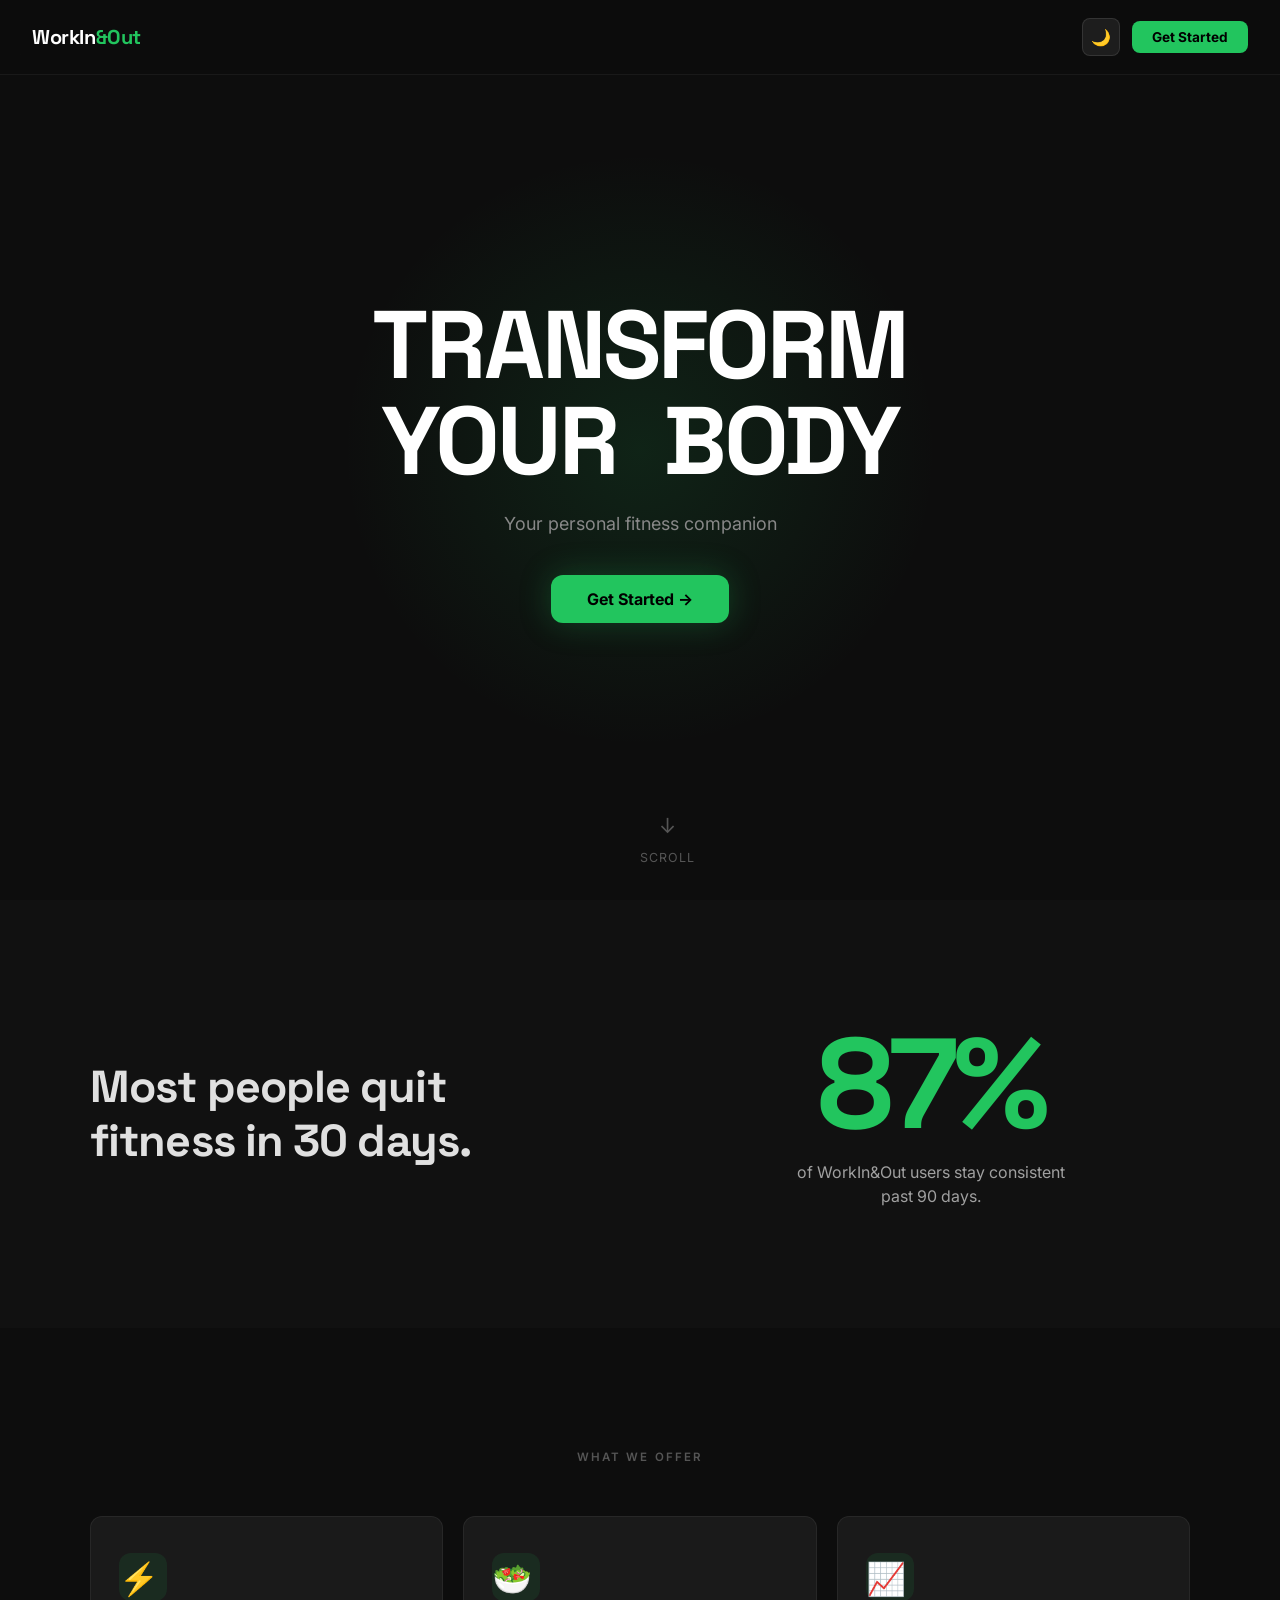
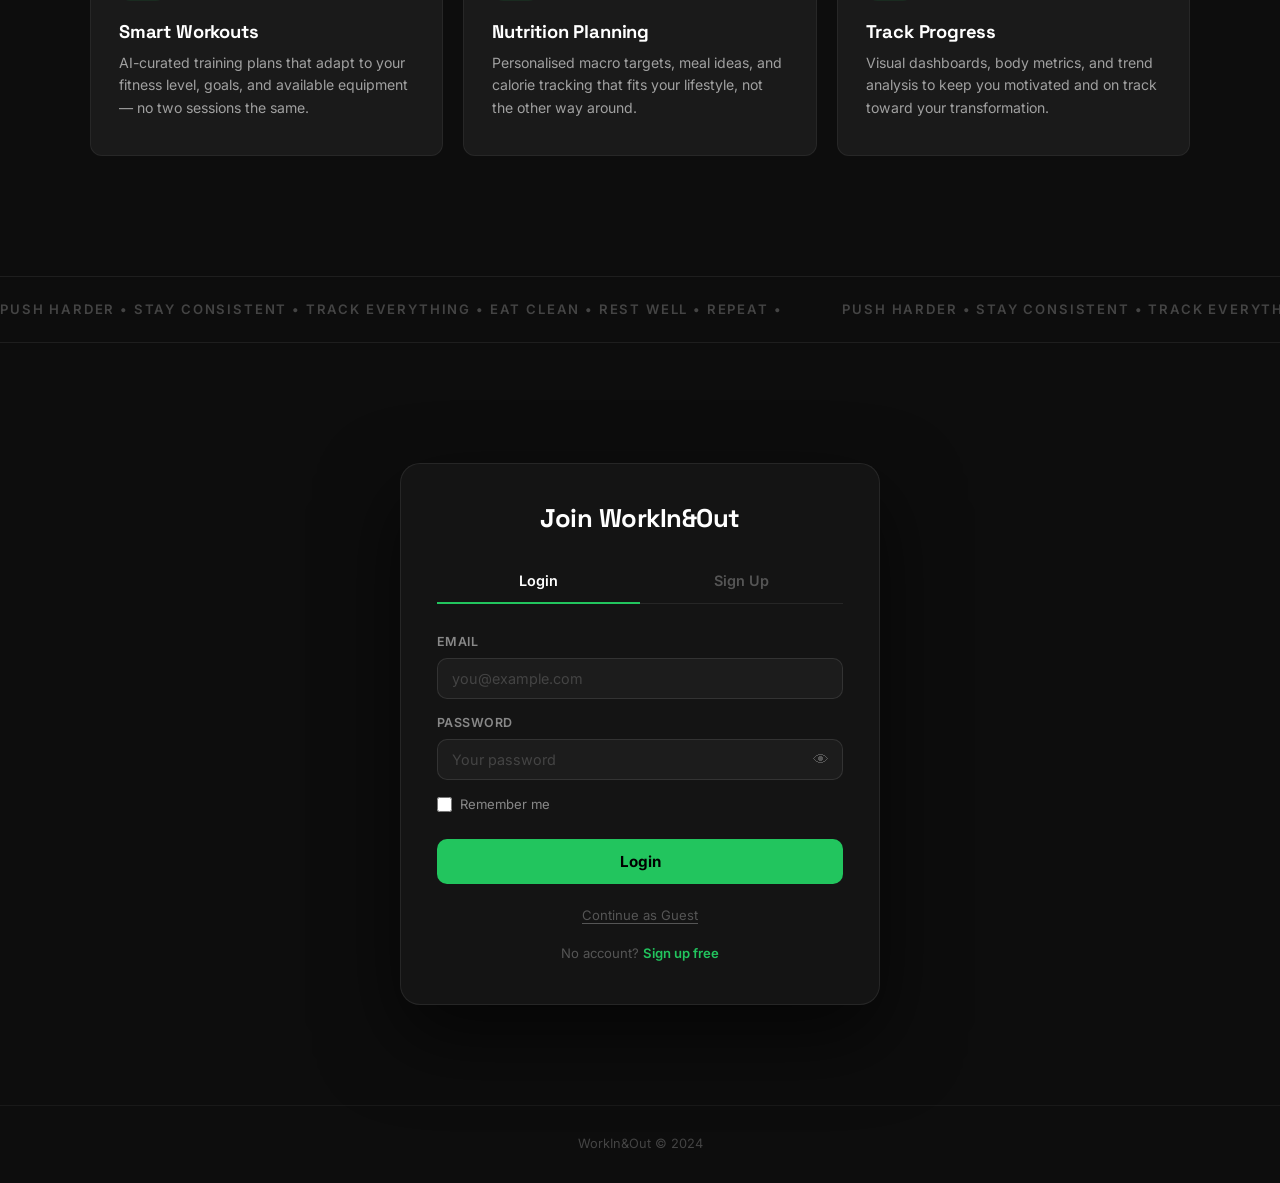
==== commit 323adb4c: "Fix CSS section spacing: scope large padding to landing-page only Co-authored-by: AbhiSethiya <70447" ====
--- a/index.html
+++ b/index.html
@@ -605,7 +605,7 @@
         }
     </style>
 </head>
-<body>
+<body class="landing-page">
 
     <!-- ── Top navigation ──────────────────── -->
     <nav class="lp-nav" aria-label="Site navigation">
--- a/css/themes.css
+++ b/css/themes.css
@@ -1,132 +1,107 @@
 /* =============================================
    WorkIn&Out - Theme Variables
-   Light theme is the default (:root)
-   Dark theme via [data-theme="dark"]
+   Dark theme is the default
 ============================================= */
 
 :root {
-  /* Backgrounds */
-  --bg-primary:    #f0f4f8;
-  --bg-secondary:  #e2e8f0;
-  --bg-card:       #ffffff;
-  --bg-glass:      rgba(255, 255, 255, 0.72);
+  /* Backgrounds - Dark (default) */
+  --bg-primary:    #0d0d0d;
+  --bg-secondary:  #111111;
+  --bg-card:       #1a1a1a;
+  --bg-elevated:   #1e1e1e;
 
   /* Text */
-  --text-primary:   #1a202c;
-  --text-secondary: #4a5568;
-  --text-muted:     #718096;
+  --text-primary:   #ffffff;
+  --text-secondary: #a0a0a0;
+  --text-muted:     #666666;
 
-  /* Accent */
-  --accent-primary:   #00d4aa;
-  --accent-secondary: #6c63ff;
-  --accent-danger:    #ff4757;
-  --accent-warning:   #ffa502;
-  --accent-success:   #2ed573;
-
-  /* Accent RGB helpers (for rgba() usage) */
-  --accent-primary-rgb:   0, 212, 170;
-  --accent-secondary-rgb: 108, 99, 255;
-  --accent-danger-rgb:    255, 71, 87;
+  /* Accent - ONE color only */
+  --accent-primary:     #22c55e;
+  --accent-primary-rgb: 34, 197, 94;
+  --accent-hover:       #16a34a;
+  --accent-danger:      #ef4444;
+  --accent-danger-rgb:  239, 68, 68;
+  --accent-warning:     #f59e0b;
+  --accent-warning-rgb: 245, 158, 11;
 
   /* Borders */
-  --border-color: rgba(0, 0, 0, 0.1);
-  --border-focus: var(--accent-primary);
+  --border-color:  rgba(255, 255, 255, 0.06);
+  --border-subtle: rgba(255, 255, 255, 0.03);
+  --border-focus:  #22c55e;
 
   /* Shadows */
-  --shadow-sm:  0 1px 3px rgba(0, 0, 0, 0.08), 0 1px 2px rgba(0, 0, 0, 0.06);
-  --shadow-md:  0 4px 6px rgba(0, 0, 0, 0.07), 0 2px 4px rgba(0, 0, 0, 0.06);
-  --shadow-lg:  0 10px 25px rgba(0, 0, 0, 0.1), 0 4px 10px rgba(0, 0, 0, 0.08);
-  --shadow-xl:  0 20px 40px rgba(0, 0, 0, 0.12), 0 8px 16px rgba(0, 0, 0, 0.08);
-  --shadow-glow: 0 0 20px rgba(var(--accent-primary-rgb), 0.35);
-  --shadow-glow-lg: 0 0 40px rgba(var(--accent-primary-rgb), 0.5);
-
-  /* Gradient */
-  --gradient-bg:        linear-gradient(135deg, #f0f4ff 0%, #e8f0fe 50%, #f0f4f8 100%);
-  --gradient-primary:   linear-gradient(135deg, var(--accent-primary) 0%, var(--accent-secondary) 100%);
-  --gradient-danger:    linear-gradient(135deg, var(--accent-danger)  0%, #ff6b81 100%);
-  --gradient-warm:      linear-gradient(135deg, #ffa502 0%, #ff6348 100%);
-  --gradient-cool:      linear-gradient(135deg, #74b9ff 0%, var(--accent-secondary) 100%);
-  --gradient-card:      linear-gradient(145deg, var(--bg-card) 0%, var(--bg-secondary) 100%);
+  --shadow-sm:  0 1px 3px rgba(0, 0, 0, 0.4);
+  --shadow-md:  0 4px 12px rgba(0, 0, 0, 0.5);
+  --shadow-lg:  0 8px 24px rgba(0, 0, 0, 0.6);
+  --shadow-hover: 0 8px 24px rgba(0, 0, 0, 0.6), 0 2px 8px rgba(0, 0, 0, 0.4);
 
   /* Nav */
-  --nav-bg:      #ffffff;
-  --nav-border:  rgba(0, 0, 0, 0.08);
-  --nav-width:   260px;
+  --nav-bg:     #111111;
+  --nav-border: rgba(255, 255, 255, 0.06);
+  --nav-width:  260px;
 
   /* Input */
-  --input-bg:      #ffffff;
-  --input-border:  #cbd5e0;
+  --input-bg:     #1a1a1a;
+  --input-border: rgba(255, 255, 255, 0.1);
 
-  /* Radius */
-  --radius-sm:  6px;
-  --radius-md:  12px;
-  --radius-lg:  18px;
-  --radius-xl:  24px;
+  /* Radius - consistent 12px */
+  --radius-sm:   6px;
+  --radius-md:   12px;
+  --radius-lg:   12px;
+  --radius-xl:   12px;
   --radius-full: 9999px;
 
   /* Transitions */
-  --transition-fast:   0.15s ease;
-  --transition-normal: 0.25s ease;
-  --transition-slow:   0.4s ease;
+  --ease-organic: cubic-bezier(0.16, 1, 0.3, 1);
+  --transition-fast:   0.2s cubic-bezier(0.16, 1, 0.3, 1);
+  --transition-normal: 0.3s cubic-bezier(0.16, 1, 0.3, 1);
+  --transition-slow:   0.6s cubic-bezier(0.16, 1, 0.3, 1);
 
   /* Z-index layers */
-  --z-base:    1;
+  --z-base:     1;
   --z-dropdown: 100;
-  --z-sticky:  200;
-  --z-overlay: 300;
-  --z-modal:   400;
-  --z-toast:   500;
+  --z-sticky:   200;
+  --z-overlay:  300;
+  --z-modal:    400;
+  --z-toast:    500;
 }
 
-/* ── Dark Theme ─────────────────────────────── */
-[data-theme="dark"] {
-  --bg-primary:    #0a0a0f;
-  --bg-secondary:  #12121a;
-  --bg-card:       #1a1a2e;
-  --bg-glass:      rgba(26, 26, 46, 0.80);
-  --gradient-bg:   linear-gradient(135deg, #0a0a0f 0%, #0f0f1a 50%, #1a1a2e 100%);
+/* ── Light Theme ────────────────────────────── */
+[data-theme="light"] {
+  --bg-primary:    #fafafa;
+  --bg-secondary:  #f4f4f5;
+  --bg-card:       #ffffff;
+  --bg-elevated:   #ffffff;
 
-  --text-primary:   #f0f4f8;
-  --text-secondary: #a0aec0;
-  --text-muted:     #718096;
+  --text-primary:   #111111;
+  --text-secondary: #525252;
+  --text-muted:     #a3a3a3;
 
-  --accent-primary:   #00d4aa;
-  --accent-secondary: #7c75ff;
-  --accent-danger:    #ff4757;
-  --accent-warning:   #ffa502;
-  --accent-success:   #2ed573;
+  --border-color:  rgba(0, 0, 0, 0.08);
+  --border-subtle: rgba(0, 0, 0, 0.04);
 
-  --border-color: rgba(255, 255, 255, 0.08);
+  --shadow-sm:  0 1px 3px rgba(0, 0, 0, 0.08);
+  --shadow-md:  0 4px 12px rgba(0, 0, 0, 0.1);
+  --shadow-lg:  0 8px 24px rgba(0, 0, 0, 0.12);
+  --shadow-hover: 0 8px 24px rgba(0, 0, 0, 0.15), 0 2px 8px rgba(0, 0, 0, 0.08);
 
-  --shadow-sm:  0 1px 3px rgba(0, 0, 0, 0.3),  0 1px 2px rgba(0, 0, 0, 0.2);
-  --shadow-md:  0 4px 6px rgba(0, 0, 0, 0.25), 0 2px 4px rgba(0, 0, 0, 0.2);
-  --shadow-lg:  0 10px 25px rgba(0, 0, 0, 0.35), 0 4px 10px rgba(0, 0, 0, 0.25);
-  --shadow-xl:  0 20px 40px rgba(0, 0, 0, 0.45), 0 8px 16px rgba(0, 0, 0, 0.3);
-  --shadow-glow: 0 0 24px rgba(var(--accent-primary-rgb), 0.45);
-  --shadow-glow-lg: 0 0 40px rgba(var(--accent-primary-rgb), 0.5);
+  --nav-bg:     #ffffff;
+  --nav-border: rgba(0, 0, 0, 0.08);
 
-  --gradient-card: linear-gradient(145deg, #1a1a2e 0%, #1f1f38 100%);
-
-  --nav-bg:     #13151f;
-  --nav-border: rgba(255, 255, 255, 0.06);
-
-  --input-bg:     #252838;
-  --input-border: rgba(255, 255, 255, 0.12);
+  --input-bg:     #ffffff;
+  --input-border: rgba(0, 0, 0, 0.15);
 }
 
-/* ── Smooth theme transitions ───────────────── */
-*,
-*::before,
-*::after {
+/* ── Selective theme transitions ─────────────── */
+body,
+.card,
+.sidebar,
+input,
+select,
+textarea,
+button {
   transition:
-    background-color var(--transition-normal),
-    border-color     var(--transition-normal),
-    color            var(--transition-fast),
-    box-shadow       var(--transition-normal);
+    background-color 0.3s ease,
+    border-color 0.3s ease,
+    color 0.2s ease;
 }
-
-/* Disable transitions for elements that shouldn't animate on theme switch */
-.no-theme-transition,
-.no-theme-transition * {
-  transition: none !important;
-}
--- a/css/animations.css
+++ b/css/animations.css
@@ -1,5 +1,6 @@
 /* =============================================
-   WorkIn&Out - Animation Keyframes
+   WorkIn&Out - Animations
+   Organic easing: cubic-bezier(0.16, 1, 0.3, 1)
 ============================================= */
 
 /* ── Fade ───────────────────────────────────── */
@@ -13,61 +14,21 @@
   to   { opacity: 0; }
 }
 
-/* ── Slide ──────────────────────────────────── */
+/* ── Slide Up (primary reveal) ──────────────── */
 @keyframes slideUp {
-  from { opacity: 0; transform: translateY(28px); }
+  from { opacity: 0; transform: translateY(30px); }
   to   { opacity: 1; transform: translateY(0);    }
 }
 
 @keyframes slideDown {
-  from { opacity: 0; transform: translateY(-28px); }
+  from { opacity: 0; transform: translateY(-20px); }
   to   { opacity: 1; transform: translateY(0);     }
-}
-
-@keyframes slideLeft {
-  from { opacity: 0; transform: translateX(28px); }
-  to   { opacity: 1; transform: translateX(0);    }
-}
-
-@keyframes slideRight {
-  from { opacity: 0; transform: translateX(-28px); }
-  to   { opacity: 1; transform: translateX(0);     }
 }
 
 /* ── Scale ──────────────────────────────────── */
 @keyframes scaleIn {
-  from { opacity: 0; transform: scale(0.88); }
+  from { opacity: 0; transform: scale(0.95); }
   to   { opacity: 1; transform: scale(1);    }
-}
-
-@keyframes scaleOut {
-  from { opacity: 1; transform: scale(1);    }
-  to   { opacity: 0; transform: scale(0.88); }
-}
-
-/* ── Bounce ─────────────────────────────────── */
-@keyframes bounceIn {
-  0%   { opacity: 0; transform: scale(0.3);   }
-  50%  { opacity: 1; transform: scale(1.06);  }
-  70%  {             transform: scale(0.96);  }
-  100% {             transform: scale(1);     }
-}
-
-@keyframes bounceDown {
-  0%, 20%, 50%, 80%, 100% { transform: translateY(0);   }
-  40%                      { transform: translateY(12px); }
-  60%                      { transform: translateY(6px);  }
-}
-
-/* ── Pulse ──────────────────────────────────── */
-@keyframes pulse {
-  0%, 100% { transform: scale(1);    opacity: 1;    }
-  50%      { transform: scale(1.06); opacity: 0.82; }
-}
-
-@keyframes pulseShadow {
-  0%, 100% { box-shadow: 0 0 0 0 rgba(var(--accent-primary-rgb), 0.4); }
-  50%      { box-shadow: 0 0 0 14px rgba(var(--accent-primary-rgb), 0);  }
 }
 
 /* ── Spin ───────────────────────────────────── */
@@ -76,76 +37,13 @@
   to   { transform: rotate(360deg); }
 }
 
-@keyframes spinReverse {
-  from { transform: rotate(360deg); }
-  to   { transform: rotate(0deg);   }
-}
-
-/* ── Shimmer (skeleton loading) ─────────────── */
-@keyframes shimmer {
-  0%   { background-position: -600px 0; }
-  100% { background-position:  600px 0; }
-}
-
-/* ── Ring / Circle progress ─────────────────── */
-@keyframes ringProgress {
-  from { stroke-dashoffset: var(--ring-full, 283); }
-  to   { stroke-dashoffset: var(--ring-offset, 0); }
-}
-
-@keyframes ringFill {
-  0%   { stroke-dashoffset: 283; }
-  100% { stroke-dashoffset: var(--ring-target, 0); }
-}
-
-/* ── Float ──────────────────────────────────── */
-@keyframes floatUp {
-  0%   { transform: translateY(0px);  }
-  50%  { transform: translateY(-8px); }
-  100% { transform: translateY(0px);  }
-}
-
-@keyframes float {
-  0%, 100% { transform: translateY(0)   rotate(0deg);   }
-  33%       { transform: translateY(-6px) rotate(1.5deg); }
-  66%       { transform: translateY(3px)  rotate(-1deg);  }
-}
-
-/* ── Heartbeat ──────────────────────────────── */
-@keyframes heartbeat {
-  0%   { transform: scale(1);    }
-  14%  { transform: scale(1.14); }
-  28%  { transform: scale(1);    }
-  42%  { transform: scale(1.10); }
-  70%  { transform: scale(1);    }
-  100% { transform: scale(1);    }
-}
-
-/* ── Glow Pulse ─────────────────────────────── */
-@keyframes glowPulse {
-  0%, 100% {
-    box-shadow: 0 0 5px  rgba(var(--accent-primary-rgb), 0.4),
-                0 0 10px rgba(var(--accent-primary-rgb), 0.2);
-  }
-  50% {
-    box-shadow: 0 0 20px rgba(var(--accent-primary-rgb), 0.7),
-                0 0 40px rgba(var(--accent-primary-rgb), 0.35);
-  }
-}
-
-@keyframes glowText {
-  0%, 100% { text-shadow: 0 0 6px  rgba(var(--accent-primary-rgb), 0.5); }
-  50%      { text-shadow: 0 0 20px rgba(var(--accent-primary-rgb), 0.9),
-                          0 0 40px rgba(var(--accent-primary-rgb), 0.5); }
-}
-
-/* ── Counter / Number roll-up ───────────────── */
+/* ── Counter ─────────────────────────────────── */
 @keyframes counterUp {
-  from { opacity: 0; transform: translateY(12px); }
+  from { opacity: 0; transform: translateY(10px); }
   to   { opacity: 1; transform: translateY(0);    }
 }
 
-/* ── Toast notifications ────────────────────── */
+/* ── Toast ──────────────────────────────────── */
 @keyframes toastSlideIn {
   from { opacity: 0; transform: translateX(110%); }
   to   { opacity: 1; transform: translateX(0);    }
@@ -158,7 +56,7 @@
 
 /* ── Modal ──────────────────────────────────── */
 @keyframes modalEnter {
-  from { opacity: 0; transform: scale(0.92) translateY(20px); }
+  from { opacity: 0; transform: scale(0.95) translateY(16px); }
   to   { opacity: 1; transform: scale(1)    translateY(0);    }
 }
 
@@ -167,43 +65,15 @@
   to   { opacity: 1; }
 }
 
-/* ── Page transition ────────────────────────── */
+/* ── Page enter ─────────────────────────────── */
 @keyframes pageEnter {
-  from { opacity: 0; transform: translateY(16px); }
+  from { opacity: 0; transform: translateY(12px); }
   to   { opacity: 1; transform: translateY(0);    }
 }
 
-/* ── Progress bar fill ──────────────────────── */
+/* ── Progress bar ───────────────────────────── */
 @keyframes progressFill {
   from { width: 0%; }
-}
-
-/* ── Wiggle ─────────────────────────────────── */
-@keyframes wiggle {
-  0%, 100% { transform: rotate(0deg);   }
-  20%       { transform: rotate(-8deg);  }
-  40%       { transform: rotate(8deg);   }
-  60%       { transform: rotate(-5deg);  }
-  80%       { transform: rotate(5deg);   }
-}
-
-/* ── Typewriter cursor ──────────────────────── */
-@keyframes blink {
-  0%, 100% { opacity: 1; }
-  50%       { opacity: 0; }
-}
-
-/* ── Gradient shift ─────────────────────────── */
-@keyframes gradientShift {
-  0%   { background-position: 0%   50%; }
-  50%  { background-position: 100% 50%; }
-  100% { background-position: 0%   50%; }
-}
-
-/* ── Ripple ─────────────────────────────────── */
-@keyframes ripple {
-  from { transform: scale(0); opacity: 0.5; }
-  to   { transform: scale(4); opacity: 0;   }
 }
 
 /* ── Bar chart grow ─────────────────────────── */
@@ -212,47 +82,59 @@
   to   { transform: scaleY(1); transform-origin: bottom; }
 }
 
-/* ═══════════════════════════════════════════
-   Animation utility classes
-═══════════════════════════════════════════ */
-
-.animate-fadeIn      { animation: fadeIn      0.4s ease both; }
-.animate-fadeOut     { animation: fadeOut     0.3s ease both; }
-.animate-slideUp     { animation: slideUp     0.45s ease both; }
-.animate-slideDown   { animation: slideDown   0.45s ease both; }
-.animate-slideLeft   { animation: slideLeft   0.45s ease both; }
-.animate-slideRight  { animation: slideRight  0.45s ease both; }
-.animate-scaleIn     { animation: scaleIn     0.35s ease both; }
-.animate-bounceIn    { animation: bounceIn    0.55s cubic-bezier(0.36, 0.07, 0.19, 0.97) both; }
-.animate-pulse       { animation: pulse       2s   ease-in-out infinite; }
-.animate-spin        { animation: spin        1s   linear infinite; }
-.animate-float       { animation: floatUp     3s   ease-in-out infinite; }
-.animate-heartbeat   { animation: heartbeat   1.4s ease-in-out infinite; }
-.animate-glowPulse   { animation: glowPulse   2.5s ease-in-out infinite; }
-.animate-shimmer     { animation: shimmer     1.6s linear infinite; }
-.animate-wiggle      { animation: wiggle      0.6s ease-in-out; }
-.animate-gradientShift { animation: gradientShift 4s ease infinite; }
-
-/* Scroll-triggered: added by JS IntersectionObserver */
-.animate-in {
-  animation: slideUp 0.5s cubic-bezier(0.22, 1, 0.36, 1) both;
+/* ── Marquee / ticker ───────────────────────── */
+@keyframes marquee {
+  from { transform: translateX(0); }
+  to   { transform: translateX(-50%); }
 }
 
-/* Staggered delays for lists */
-.stagger-1  { animation-delay: 0.05s; }
-.stagger-2  { animation-delay: 0.10s; }
-.stagger-3  { animation-delay: 0.15s; }
-.stagger-4  { animation-delay: 0.20s; }
-.stagger-5  { animation-delay: 0.25s; }
-.stagger-6  { animation-delay: 0.30s; }
-.stagger-7  { animation-delay: 0.35s; }
-.stagger-8  { animation-delay: 0.40s; }
+/* ── Breathing circle ───────────────────────── */
+@keyframes breatheIn {
+  from { transform: scale(1); }
+  to   { transform: scale(1.4); }
+}
+@keyframes breatheOut {
+  from { transform: scale(1.4); }
+  to   { transform: scale(1);   }
+}
 
-/* Initially hidden for scroll reveal */
+/* ── Hero word stagger ──────────────────────── */
+@keyframes wordReveal {
+  from { opacity: 0; transform: translateY(40px); }
+  to   { opacity: 1; transform: translateY(0);    }
+}
+
+/* ═══════════════════════════════════════════
+   Utility Classes
+═══════════════════════════════════════════ */
+.animate-fadeIn    { animation: fadeIn   0.4s var(--ease-organic, cubic-bezier(0.16,1,0.3,1)) both; }
+.animate-fadeOut   { animation: fadeOut  0.3s ease both; }
+.animate-slideUp   { animation: slideUp  0.6s var(--ease-organic, cubic-bezier(0.16,1,0.3,1)) both; }
+.animate-slideDown { animation: slideDown 0.5s var(--ease-organic, cubic-bezier(0.16,1,0.3,1)) both; }
+.animate-scaleIn   { animation: scaleIn  0.4s var(--ease-organic, cubic-bezier(0.16,1,0.3,1)) both; }
+.animate-spin      { animation: spin 1s linear infinite; }
+
+/* Scroll-triggered reveal */
+.animate-in {
+  animation: slideUp 0.7s cubic-bezier(0.16, 1, 0.3, 1) both;
+}
+
+/* Stagger delays */
+.stagger-1 { animation-delay: 0.05s; }
+.stagger-2 { animation-delay: 0.10s; }
+.stagger-3 { animation-delay: 0.15s; }
+.stagger-4 { animation-delay: 0.20s; }
+.stagger-5 { animation-delay: 0.25s; }
+.stagger-6 { animation-delay: 0.30s; }
+.stagger-7 { animation-delay: 0.35s; }
+.stagger-8 { animation-delay: 0.40s; }
+
+/* Scroll reveal: hidden until IntersectionObserver fires */
 .reveal {
   opacity: 0;
-  transform: translateY(20px);
-  transition: opacity 0.5s ease, transform 0.5s ease;
+  transform: translateY(30px);
+  transition: opacity 0.7s cubic-bezier(0.16, 1, 0.3, 1),
+              transform 0.7s cubic-bezier(0.16, 1, 0.3, 1);
 }
 .reveal.visible {
   opacity: 1;
--- a/css/style.css
+++ b/css/style.css
@@ -1,39 +1,15 @@
 /* =============================================
    WorkIn&Out - Main Stylesheet
-   ~1600 lines — comprehensive design system
+   Premium dark fitness theme
+   Fonts: Space Grotesk (headings) + Inter (body)
 ============================================= */
 
-/* ── Google Fonts ───────────────────────────── */
-@import url('https://fonts.googleapis.com/css2?family=Inter:wght@300;400;500;600;700;800&family=Poppins:wght@400;500;600;700;800;900&display=swap');
-
-/* ── Local imports ──────────────────────────── */
-@import 'themes.css';
-@import 'animations.css';
-
-/* ── Premium visual enhancements ───────────── */
-[data-theme="dark"] body {
-  background: var(--gradient-bg, var(--bg-primary));
-}
-
-[data-theme="dark"] .card {
-  background: rgba(26, 26, 46, 0.8);
-  backdrop-filter: blur(20px);
-  -webkit-backdrop-filter: blur(20px);
-  border: 1px solid rgba(255, 255, 255, 0.06);
-  box-shadow: 0 8px 32px rgba(0, 0, 0, 0.4), 0 2px 8px rgba(0, 0, 0, 0.3), inset 0 1px 0 rgba(255, 255, 255, 0.05);
-}
-
-.card:hover {
-  transform: translateY(-2px);
-  transition: transform 0.2s ease, box-shadow 0.2s ease;
-}
+@import url('https://fonts.googleapis.com/css2?family=Space+Grotesk:wght@300;400;500;600;700;800&family=Inter:wght@300;400;500;600;700&display=swap');
 
 /* ═══════════════════════════════════════════
    1. CSS RESET & BASE
 ═══════════════════════════════════════════ */
-*,
-*::before,
-*::after {
+*, *::before, *::after {
   box-sizing: border-box;
   margin: 0;
   padding: 0;
@@ -46,17 +22,17 @@
 }
 
 body {
-  font-family: 'Inter', system-ui, -apple-system, sans-serif;
+  font-family: 'Inter', -apple-system, BlinkMacSystemFont, 'Segoe UI', sans-serif;
+  font-size: 1rem;
+  line-height: 1.6;
+  color: var(--text-primary);
   background-color: var(--bg-primary);
-  color: var(--text-primary);
-  line-height: 1.6;
-  min-height: 100vh;
-  overflow-x: hidden;
   -webkit-font-smoothing: antialiased;
   -moz-osx-font-smoothing: grayscale;
-}
-
-img, video, svg {
+  overflow-x: hidden;
+}
+
+img, svg, video {
   display: block;
   max-width: 100%;
 }
@@ -66,93 +42,212 @@
   text-decoration: none;
   transition: color var(--transition-fast);
 }
-a:hover { color: var(--accent-secondary); }
-
-ul, ol { list-style: none; }
+
+a:hover {
+  color: var(--accent-hover);
+}
+
+ul, ol {
+  list-style: none;
+}
 
 button, input, select, textarea {
   font-family: inherit;
   font-size: inherit;
 }
 
-button { cursor: pointer; }
-
-/* ── Custom Scrollbar ───────────────────────── */
-::-webkit-scrollbar        { width: 6px; height: 6px; }
-::-webkit-scrollbar-track  { background: var(--bg-secondary); }
-::-webkit-scrollbar-thumb  {
-  background: var(--accent-primary);
-  border-radius: var(--radius-full);
-}
-::-webkit-scrollbar-thumb:hover { background: var(--accent-secondary); }
-* { scrollbar-width: thin; scrollbar-color: var(--accent-primary) var(--bg-secondary); }
-
-/* ── Selection ──────────────────────────────── */
-::selection {
-  background: rgba(var(--accent-primary-rgb), 0.25);
-  color: var(--text-primary);
+button {
+  cursor: pointer;
+  border: none;
+  background: none;
+}
+
+hr {
+  border: none;
+  border-top: 1px solid var(--border-color);
+  margin: 1.5rem 0;
 }
 
 /* ═══════════════════════════════════════════
    2. TYPOGRAPHY
 ═══════════════════════════════════════════ */
 h1, h2, h3, h4, h5, h6 {
-  font-family: 'Poppins', sans-serif;
+  font-family: 'Space Grotesk', sans-serif;
   font-weight: 700;
-  line-height: 1.25;
-  color: var(--text-primary);
-}
-
-h1 { font-size: clamp(1.8rem, 4vw, 2.8rem); }
-h2 { font-size: clamp(1.4rem, 3vw, 2rem);   }
-h3 { font-size: clamp(1.15rem, 2.5vw, 1.5rem); }
-h4 { font-size: 1.15rem; }
-h5 { font-size: 1rem;    }
-h6 { font-size: 0.875rem; }
-
-p  { color: var(--text-secondary); margin-bottom: 0.75rem; }
-p:last-child { margin-bottom: 0; }
-
-.text-gradient {
-  background: var(--gradient-primary);
-  -webkit-background-clip: text;
-  -webkit-text-fill-color: transparent;
-  background-clip: text;
-}
+  line-height: 1.15;
+  letter-spacing: -0.02em;
+  color: var(--text-primary);
+}
+
+h1 { font-size: clamp(2rem, 5vw, 3.5rem); font-weight: 800; letter-spacing: -0.03em; }
+h2 { font-size: clamp(1.5rem, 3.5vw, 2.25rem); font-weight: 700; }
+h3 { font-size: clamp(1.125rem, 2.5vw, 1.5rem); font-weight: 600; }
+h4 { font-size: 1.125rem; font-weight: 600; }
+h5 { font-size: 1rem;     font-weight: 600; }
+h6 { font-size: 0.875rem; font-weight: 600; }
+
+p {
+  color: var(--text-secondary);
+  line-height: 1.7;
+}
+
 .text-primary   { color: var(--text-primary)   !important; }
 .text-secondary { color: var(--text-secondary) !important; }
 .text-muted     { color: var(--text-muted)     !important; }
 .text-accent    { color: var(--accent-primary) !important; }
 .text-danger    { color: var(--accent-danger)  !important; }
-.text-success   { color: var(--accent-success) !important; }
 .text-warning   { color: var(--accent-warning) !important; }
 
-.text-xs  { font-size: 0.72rem;  }
-.text-sm  { font-size: 0.875rem; }
-.text-md  { font-size: 1rem;     }
-.text-lg  { font-size: 1.125rem; }
-.text-xl  { font-size: 1.35rem;  }
-.text-2xl { font-size: 1.6rem;   }
-.text-3xl { font-size: 2rem;     }
-.text-4xl { font-size: 2.5rem;   }
-
-.font-light    { font-weight: 300; }
-.font-normal   { font-weight: 400; }
-.font-medium   { font-weight: 500; }
-.font-semibold { font-weight: 600; }
-.font-bold     { font-weight: 700; }
-.font-black    { font-weight: 900; }
-
-/* ═══════════════════════════════════════════
-   3. LAYOUT — SIDEBAR NAVIGATION (desktop)
-      BOTTOM NAV (mobile)
-═══════════════════════════════════════════ */
+.text-sm   { font-size: 0.875rem; }
+.text-xs   { font-size: 0.75rem;  }
+.text-lg   { font-size: 1.125rem; }
+.text-xl   { font-size: 1.25rem;  }
+.text-2xl  { font-size: 1.5rem;   }
+
+.font-normal  { font-weight: 400; }
+.font-medium  { font-weight: 500; }
+.font-semibold{ font-weight: 600; }
+.font-bold    { font-weight: 700; }
+
+.text-center { text-align: center; }
+.text-right  { text-align: right;  }
+.text-left   { text-align: left;   }
+
+/* Section label style */
+.section-label {
+  font-family: 'Inter', sans-serif;
+  font-size: 0.75rem;
+  font-weight: 500;
+  letter-spacing: 0.08em;
+  text-transform: uppercase;
+  color: var(--accent-primary);
+  display: block;
+  margin-bottom: 0.75rem;
+}
+
+/* Hero headline */
+.hero-headline {
+  font-family: 'Space Grotesk', sans-serif;
+  font-weight: 800;
+  letter-spacing: -0.03em;
+  line-height: 1.05;
+}
+
+/* ═══════════════════════════════════════════
+   3. LAYOUT & CONTAINER
+═══════════════════════════════════════════ */
+.container {
+  width: 100%;
+  max-width: 1200px;
+  margin: 0 auto;
+  padding: 0 1.5rem;
+}
+
+.container-sm {
+  max-width: 720px;
+  margin: 0 auto;
+  padding: 0 1.5rem;
+}
+
+.container-lg {
+  max-width: 1400px;
+  margin: 0 auto;
+  padding: 0 2rem;
+}
+
+/* App layout: sidebar + main */
 .app-layout {
   display: flex;
   min-height: 100vh;
-}
-
-/* ── Sidebar ────────────────────────────────── */
+  background: var(--bg-primary);
+}
+
+.main-content {
+  flex: 1;
+  margin-left: var(--nav-width);
+  min-height: 100vh;
+  padding: 2rem;
+  background: var(--bg-primary);
+  transition: margin-left var(--transition-normal);
+}
+
+.page-content {
+  max-width: 1100px;
+  margin: 0 auto;
+  animation: pageEnter 0.5s cubic-bezier(0.16, 1, 0.3, 1) both;
+}
+
+/* Section spacing */
+.section {
+  margin-bottom: 1.5rem;
+}
+
+.landing-page .section {
+  padding: 80px 0;
+}
+
+.landing-page .section-lg {
+  padding: 120px 0;
+}
+
+.landing-page .section-sm {
+  padding: 48px 0;
+}
+
+/* Grid utilities */
+.grid {
+  display: grid;
+  gap: 1.5rem;
+}
+
+.grid-2 { grid-template-columns: repeat(2, 1fr); }
+.grid-3 { grid-template-columns: repeat(3, 1fr); }
+.grid-4 { grid-template-columns: repeat(4, 1fr); }
+
+.grid-auto-fit {
+  grid-template-columns: repeat(auto-fit, minmax(260px, 1fr));
+}
+
+.grid-auto-fill {
+  grid-template-columns: repeat(auto-fill, minmax(220px, 1fr));
+}
+
+/* Flex utilities */
+.flex         { display: flex; }
+.flex-col     { display: flex; flex-direction: column; }
+.flex-wrap    { flex-wrap: wrap; }
+.items-center { align-items: center; }
+.items-start  { align-items: flex-start; }
+.items-end    { align-items: flex-end; }
+.justify-between { justify-content: space-between; }
+.justify-center  { justify-content: center; }
+.justify-end     { justify-content: flex-end; }
+.gap-1  { gap: 0.25rem; }
+.gap-2  { gap: 0.5rem;  }
+.gap-3  { gap: 0.75rem; }
+.gap-4  { gap: 1rem;    }
+.gap-6  { gap: 1.5rem;  }
+.gap-8  { gap: 2rem;    }
+
+/* Spacing utilities */
+.mt-0  { margin-top: 0; }
+.mt-2  { margin-top: 0.5rem; }
+.mt-4  { margin-top: 1rem; }
+.mt-6  { margin-top: 1.5rem; }
+.mt-8  { margin-top: 2rem; }
+.mb-0  { margin-bottom: 0; }
+.mb-2  { margin-bottom: 0.5rem; }
+.mb-4  { margin-bottom: 1rem; }
+.mb-6  { margin-bottom: 1.5rem; }
+.mb-8  { margin-bottom: 2rem; }
+.p-0   { padding: 0; }
+.p-4   { padding: 1rem; }
+.p-6   { padding: 1.5rem; }
+.p-8   { padding: 2rem; }
+
+/* ═══════════════════════════════════════════
+   4. SIDEBAR NAVIGATION
+═══════════════════════════════════════════ */
 .sidebar {
   position: fixed;
   top: 0;
@@ -161,1886 +256,2770 @@
   height: 100vh;
   background: var(--nav-bg);
   border-right: 1px solid var(--nav-border);
-  box-shadow: var(--shadow-md);
   display: flex;
   flex-direction: column;
   z-index: var(--z-sticky);
   overflow-y: auto;
   overflow-x: hidden;
-  transition: transform var(--transition-normal), width var(--transition-normal);
-}
+  scrollbar-width: thin;
+  scrollbar-color: var(--border-color) transparent;
+}
+
+.sidebar::-webkit-scrollbar { width: 4px; }
+.sidebar::-webkit-scrollbar-thumb { background: var(--border-color); border-radius: 2px; }
 
 .sidebar-logo {
   display: flex;
   align-items: center;
-  gap: 12px;
-  padding: 24px 20px 20px;
-  border-bottom: 1px solid var(--nav-border);
+  gap: 0.75rem;
+  padding: 1.5rem 1.25rem;
+  border-bottom: 1px solid var(--border-color);
   text-decoration: none;
+  flex-shrink: 0;
 }
 
 .sidebar-logo-icon {
-  width: 40px;
-  height: 40px;
-  background: var(--gradient-primary);
-  border-radius: var(--radius-md);
+  width: 36px;
+  height: 36px;
+  background: var(--accent-primary);
+  border-radius: var(--radius-sm);
   display: flex;
   align-items: center;
   justify-content: center;
-  font-size: 1.3rem;
   flex-shrink: 0;
-  box-shadow: var(--shadow-glow);
+}
+
+.sidebar-logo-icon svg {
+  color: #000;
+  width: 20px;
+  height: 20px;
 }
 
 .sidebar-logo-text {
-  font-family: 'Poppins', sans-serif;
-  font-weight: 800;
-  font-size: 1.1rem;
-  color: var(--text-primary);
-  white-space: nowrap;
-}
-.sidebar-logo-text span { color: var(--accent-primary); }
+  font-family: 'Space Grotesk', sans-serif;
+  font-size: 1.125rem;
+  font-weight: 700;
+  color: var(--text-primary);
+  letter-spacing: -0.02em;
+}
 
 .sidebar-nav {
   flex: 1;
-  padding: 16px 12px;
+  padding: 1rem 0.75rem;
   display: flex;
   flex-direction: column;
-  gap: 4px;
+  gap: 0.125rem;
 }
 
 .nav-section-label {
   font-size: 0.65rem;
-  font-weight: 700;
+  font-weight: 600;
   letter-spacing: 0.1em;
   text-transform: uppercase;
   color: var(--text-muted);
-  padding: 14px 8px 6px;
+  padding: 1rem 0.75rem 0.375rem;
+  display: block;
 }
 
 .nav-item {
   display: flex;
   align-items: center;
-  gap: 12px;
-  padding: 11px 14px;
+  gap: 0.75rem;
+  padding: 0.625rem 0.875rem;
   border-radius: var(--radius-md);
   color: var(--text-secondary);
+  font-size: 0.9rem;
   font-weight: 500;
-  font-size: 0.9rem;
-  transition: all var(--transition-fast);
-  position: relative;
-  cursor: pointer;
   text-decoration: none;
-}
+  transition: background var(--transition-fast), color var(--transition-fast);
+  white-space: nowrap;
+}
+
+.nav-item svg {
+  width: 18px;
+  height: 18px;
+  flex-shrink: 0;
+  opacity: 0.7;
+  transition: opacity var(--transition-fast);
+}
+
 .nav-item:hover {
-  background: rgba(var(--accent-primary-rgb), 0.08);
-  color: var(--accent-primary);
-}
+  background: var(--bg-card);
+  color: var(--text-primary);
+}
+
+.nav-item:hover svg {
+  opacity: 1;
+}
+
 .nav-item.active {
   background: rgba(var(--accent-primary-rgb), 0.12);
   color: var(--accent-primary);
-  font-weight: 600;
-}
-.nav-item.active::before {
-  content: '';
-  position: absolute;
-  left: 0;
-  top: 20%;
-  bottom: 20%;
-  width: 3px;
-  background: var(--accent-primary);
-  border-radius: 0 3px 3px 0;
-}
-
-.nav-item-icon {
-  width: 20px;
-  height: 20px;
-  display: flex;
-  align-items: center;
-  justify-content: center;
-  font-size: 1.1rem;
-  flex-shrink: 0;
-}
-
-.nav-badge {
+}
+
+.nav-item.active svg {
+  opacity: 1;
+  color: var(--accent-primary);
+}
+
+.nav-item .nav-badge {
   margin-left: auto;
   background: var(--accent-primary);
-  color: #fff;
+  color: #000;
   font-size: 0.65rem;
   font-weight: 700;
-  padding: 2px 7px;
+  padding: 0.1rem 0.4rem;
   border-radius: var(--radius-full);
-  min-width: 20px;
+  min-width: 18px;
   text-align: center;
 }
 
 .sidebar-footer {
-  padding: 16px 12px;
-  border-top: 1px solid var(--nav-border);
-  display: flex;
-  flex-direction: column;
-  gap: 4px;
+  padding: 1rem 0.75rem;
+  border-top: 1px solid var(--border-color);
+  flex-shrink: 0;
 }
 
 .sidebar-user {
   display: flex;
   align-items: center;
-  gap: 12px;
-  padding: 10px 14px;
+  gap: 0.75rem;
+  padding: 0.625rem 0.75rem;
   border-radius: var(--radius-md);
   cursor: pointer;
   transition: background var(--transition-fast);
 }
-.sidebar-user:hover { background: var(--bg-secondary); }
+
+.sidebar-user:hover {
+  background: var(--bg-card);
+}
 
 .sidebar-avatar {
-  width: 36px;
-  height: 36px;
+  width: 32px;
+  height: 32px;
   border-radius: var(--radius-full);
-  background: var(--gradient-primary);
+  background: var(--bg-elevated);
+  border: 1px solid var(--border-color);
+  object-fit: cover;
+  flex-shrink: 0;
   display: flex;
   align-items: center;
   justify-content: center;
-  font-weight: 700;
-  font-size: 0.85rem;
-  color: #fff;
-  flex-shrink: 0;
-}
-
-.sidebar-user-info { overflow: hidden; }
+  font-size: 0.75rem;
+  font-weight: 600;
+  color: var(--text-primary);
+}
+
+.sidebar-user-info {
+  flex: 1;
+  min-width: 0;
+}
+
 .sidebar-user-name {
+  font-size: 0.875rem;
   font-weight: 600;
-  font-size: 0.875rem;
+  color: var(--text-primary);
   white-space: nowrap;
   overflow: hidden;
   text-overflow: ellipsis;
 }
+
 .sidebar-user-role {
-  font-size: 0.72rem;
-  color: var(--text-muted);
-}
-
-/* ── Main content area ──────────────────────── */
-.main-content {
-  margin-left: var(--nav-width);
-  flex: 1;
-  min-height: 100vh;
-  animation: pageEnter 0.4s ease both;
-}
-
-/* ── Top bar ────────────────────────────────── */
-.topbar {
-  position: sticky;
-  top: 0;
-  z-index: var(--z-sticky);
-  background: var(--bg-glass);
-  backdrop-filter: blur(16px);
-  -webkit-backdrop-filter: blur(16px);
-  border-bottom: 1px solid var(--nav-border);
-  padding: 14px 28px;
-  display: flex;
-  align-items: center;
-  justify-content: space-between;
-  gap: 16px;
-}
-
-.topbar-title {
-  font-family: 'Poppins', sans-serif;
-  font-weight: 700;
-  font-size: 1.15rem;
-}
-
-.topbar-actions {
-  display: flex;
-  align-items: center;
-  gap: 10px;
-}
-
-/* ── Theme toggle button ────────────────────── */
-.theme-toggle {
-  width: 40px;
-  height: 40px;
-  border-radius: var(--radius-full);
-  background: var(--bg-secondary);
-  border: 1px solid var(--border-color);
-  display: flex;
-  align-items: center;
-  justify-content: center;
-  font-size: 1.1rem;
-  cursor: pointer;
-  transition: all var(--transition-fast);
-}
-.theme-toggle:hover {
-  background: rgba(var(--accent-primary-rgb), 0.12);
-  border-color: var(--accent-primary);
-  transform: rotate(20deg);
-}
-
-/* ── Page container ─────────────────────────── */
-.page-container {
-  padding: 28px;
-  max-width: 1200px;
-}
-
-.page-header {
-  margin-bottom: 28px;
-}
-.page-header-subtitle {
-  color: var(--text-muted);
-  font-size: 0.9rem;
-  margin-top: 4px;
-}
-
-/* ── Bottom nav (mobile) ────────────────────── */
-.bottom-nav {
-  display: none;
-  position: fixed;
-  bottom: 0;
-  left: 0;
-  right: 0;
-  height: 64px;
-  background: var(--nav-bg);
-  border-top: 1px solid var(--nav-border);
-  z-index: var(--z-sticky);
-  box-shadow: 0 -4px 12px rgba(0,0,0,0.08);
-}
-
-.bottom-nav-inner {
-  display: flex;
-  align-items: stretch;
-  height: 100%;
-  max-width: 480px;
-  margin: 0 auto;
-}
-
-.bottom-nav-item {
-  flex: 1;
-  display: flex;
-  flex-direction: column;
-  align-items: center;
-  justify-content: center;
-  gap: 3px;
-  font-size: 0.62rem;
-  font-weight: 500;
-  color: var(--text-muted);
-  text-decoration: none;
-  transition: color var(--transition-fast);
-  cursor: pointer;
-  position: relative;
-}
-.bottom-nav-item .nav-icon { font-size: 1.3rem; }
-.bottom-nav-item.active   { color: var(--accent-primary); }
-.bottom-nav-item.active::after {
-  content: '';
-  position: absolute;
-  top: 0;
-  left: 25%;
-  right: 25%;
-  height: 2px;
-  background: var(--accent-primary);
-  border-radius: 0 0 3px 3px;
-}
-
-/* ── Hamburger (mobile topbar) ──────────────── */
-.hamburger {
-  display: none;
-  flex-direction: column;
-  justify-content: space-between;
-  width: 24px;
-  height: 18px;
-  cursor: pointer;
-  background: none;
-  border: none;
-  padding: 0;
-}
-.hamburger span {
-  display: block;
-  height: 2px;
-  background: var(--text-primary);
-  border-radius: 2px;
-  transition: all var(--transition-normal);
-}
-.hamburger.open span:nth-child(1) { transform: rotate(45deg) translate(5px, 5px); }
-.hamburger.open span:nth-child(2) { opacity: 0; transform: scaleX(0); }
-.hamburger.open span:nth-child(3) { transform: rotate(-45deg) translate(5px, -5px); }
-
-/* ── Mobile overlay ─────────────────────────── */
+  font-size: 0.75rem;
+  color: var(--text-muted);
+}
+
+/* Mobile sidebar overlay */
 .sidebar-overlay {
   display: none;
   position: fixed;
   inset: 0;
-  background: rgba(0,0,0,0.5);
+  background: rgba(0, 0, 0, 0.7);
   z-index: calc(var(--z-sticky) - 1);
-  backdrop-filter: blur(2px);
-  animation: overlayFade 0.25s ease;
-}
-.sidebar-overlay.active { display: block; }
-
-/* ═══════════════════════════════════════════
-   4. CARDS
+  animation: overlayFade 0.2s ease both;
+}
+
+.sidebar-overlay.visible {
+  display: block;
+}
+
+/* Mobile hamburger toggle */
+.sidebar-toggle {
+  display: none;
+  position: fixed;
+  top: 1rem;
+  left: 1rem;
+  z-index: calc(var(--z-sticky) + 1);
+  width: 40px;
+  height: 40px;
+  background: var(--bg-card);
+  border: 1px solid var(--border-color);
+  border-radius: var(--radius-md);
+  align-items: center;
+  justify-content: center;
+  color: var(--text-primary);
+  cursor: pointer;
+}
+
+/* ═══════════════════════════════════════════
+   5. TOP NAR / HEADER (app pages)
+═══════════════════════════════════════════ */
+.topbar {
+  display: flex;
+  align-items: center;
+  justify-content: space-between;
+  margin-bottom: 2rem;
+  gap: 1rem;
+  flex-wrap: wrap;
+}
+
+.topbar-title {
+  flex: 1;
+}
+
+.topbar-title h1 {
+  font-size: 1.75rem;
+  font-weight: 700;
+  letter-spacing: -0.02em;
+}
+
+.topbar-title p {
+  font-size: 0.875rem;
+  color: var(--text-muted);
+  margin-top: 0.125rem;
+}
+
+.topbar-actions {
+  display: flex;
+  align-items: center;
+  gap: 0.75rem;
+  flex-wrap: wrap;
+}
+
+/* ═══════════════════════════════════════════
+   6. CARDS
 ═══════════════════════════════════════════ */
 .card {
   background: var(--bg-card);
-  border-radius: var(--radius-lg);
   border: 1px solid var(--border-color);
-  box-shadow: var(--shadow-sm);
-  padding: 24px;
-  transition: box-shadow var(--transition-normal), transform var(--transition-fast);
-}
-.card:hover { box-shadow: var(--shadow-md); }
-
-.card-hover:hover {
-  transform: translateY(-2px);
-  box-shadow: var(--shadow-lg);
-}
-
-.glass-card {
-  background: var(--bg-glass);
-  backdrop-filter: blur(14px);
-  -webkit-backdrop-filter: blur(14px);
-  border-radius: var(--radius-lg);
-  border: 1px solid rgba(255,255,255,0.15);
-  box-shadow: var(--shadow-lg);
-  padding: 24px;
-}
-
-.gradient-card {
-  background: var(--gradient-primary);
-  border-radius: var(--radius-lg);
-  padding: 24px;
-  color: #fff;
-  box-shadow: var(--shadow-glow);
-}
-.gradient-card h1,
-.gradient-card h2,
-.gradient-card h3,
-.gradient-card h4,
-.gradient-card p { color: #fff; }
+  border-radius: var(--radius-md);
+  padding: 1.5rem;
+  transition: transform var(--transition-normal), box-shadow var(--transition-normal), border-color var(--transition-fast);
+}
+
+.card:hover {
+  transform: translateY(-4px);
+  box-shadow: var(--shadow-hover);
+  border-color: rgba(255, 255, 255, 0.1);
+}
+
+.card-flat {
+  background: var(--bg-card);
+  border: 1px solid var(--border-color);
+  border-radius: var(--radius-md);
+  padding: 1.5rem;
+}
+
+.card-elevated {
+  background: var(--bg-elevated);
+  border: 1px solid var(--border-color);
+  border-radius: var(--radius-md);
+  padding: 1.5rem;
+  box-shadow: var(--shadow-md);
+}
 
 .card-header {
   display: flex;
   align-items: center;
   justify-content: space-between;
-  margin-bottom: 20px;
-}
+  margin-bottom: 1.25rem;
+  gap: 1rem;
+}
+
 .card-title {
-  font-family: 'Poppins', sans-serif;
-  font-weight: 700;
+  font-family: 'Space Grotesk', sans-serif;
   font-size: 1rem;
-}
-.card-subtitle { font-size: 0.8rem; color: var(--text-muted); margin-top: 2px; }
-
-.card-divider {
-  height: 1px;
-  background: var(--border-color);
-  margin: 16px -24px;
-}
-
-/* ── Stat Card ──────────────────────────────── */
+  font-weight: 600;
+  color: var(--text-primary);
+  letter-spacing: -0.01em;
+}
+
+.card-subtitle {
+  font-size: 0.8rem;
+  color: var(--text-muted);
+  margin-top: 0.125rem;
+}
+
+.card-body {
+  /* inherits card padding */
+}
+
+.card-footer {
+  padding-top: 1rem;
+  margin-top: 1rem;
+  border-top: 1px solid var(--border-color);
+  display: flex;
+  align-items: center;
+  justify-content: space-between;
+  gap: 0.75rem;
+}
+
+.card-accent {
+  border-left: 3px solid var(--accent-primary);
+}
+
+.card-danger {
+  border-left: 3px solid var(--accent-danger);
+}
+
+.card-warning {
+  border-left: 3px solid var(--accent-warning);
+}
+
+/* ═══════════════════════════════════════════
+   7. STAT CARDS
+═══════════════════════════════════════════ */
 .stat-card {
   background: var(--bg-card);
-  border-radius: var(--radius-lg);
   border: 1px solid var(--border-color);
-  padding: 22px 24px;
+  border-radius: var(--radius-md);
+  padding: 1.5rem;
+  transition: transform var(--transition-normal), box-shadow var(--transition-normal);
+}
+
+.stat-card:hover {
+  transform: translateY(-4px);
+  box-shadow: var(--shadow-hover);
+}
+
+.stat-header {
   display: flex;
   align-items: flex-start;
-  gap: 16px;
-  box-shadow: var(--shadow-sm);
-  transition: all var(--transition-normal);
-}
-.stat-card:hover { box-shadow: var(--shadow-md); transform: translateY(-2px); }
+  justify-content: space-between;
+  margin-bottom: 1rem;
+}
 
 .stat-icon {
-  width: 48px;
-  height: 48px;
+  width: 40px;
+  height: 40px;
+  background: rgba(var(--accent-primary-rgb), 0.1);
   border-radius: var(--radius-md);
   display: flex;
   align-items: center;
   justify-content: center;
-  font-size: 1.4rem;
+  color: var(--accent-primary);
   flex-shrink: 0;
 }
-.stat-icon.teal   { background: rgba(var(--accent-primary-rgb), 0.12); }
-.stat-icon.purple { background: rgba(var(--accent-secondary-rgb), 0.12); }
-.stat-icon.danger { background: rgba(var(--accent-danger-rgb), 0.12); }
-.stat-icon.warning{ background: rgba(255, 165, 2, 0.12); }
-
-.stat-info { flex: 1; min-width: 0; }
-.stat-value {
-  font-family: 'Poppins', sans-serif;
-  font-size: 1.75rem;
-  font-weight: 800;
-  line-height: 1;
-  color: var(--text-primary);
-  animation: counterUp 0.5s ease both;
-}
-.stat-label {
-  font-size: 0.8rem;
-  color: var(--text-muted);
-  margin-top: 4px;
-  font-weight: 500;
-}
+
+.stat-icon svg {
+  width: 20px;
+  height: 20px;
+}
+
+.stat-icon.danger {
+  background: rgba(var(--accent-danger-rgb), 0.1);
+  color: var(--accent-danger);
+}
+
+.stat-icon.warning {
+  background: rgba(var(--accent-warning-rgb), 0.1);
+  color: var(--accent-warning);
+}
+
 .stat-change {
   font-size: 0.75rem;
   font-weight: 600;
-  margin-top: 6px;
-  display: flex;
-  align-items: center;
-  gap: 3px;
-}
-.stat-change.up   { color: var(--accent-success); }
-.stat-change.down { color: var(--accent-danger);  }
-
-/* ── Exercise Card ──────────────────────────── */
-.exercise-card {
-  background: var(--bg-card);
-  border: 1px solid var(--border-color);
-  border-radius: var(--radius-lg);
-  padding: 18px 20px;
-  display: flex;
-  align-items: flex-start;
-  gap: 14px;
-  transition: all var(--transition-fast);
-  cursor: pointer;
-}
-.exercise-card:hover {
-  border-color: var(--accent-primary);
-  box-shadow: 0 0 0 3px rgba(var(--accent-primary-rgb), 0.1);
-  transform: translateX(3px);
-}
-.exercise-icon {
-  width: 44px;
-  height: 44px;
+  padding: 0.25rem 0.5rem;
+  border-radius: var(--radius-sm);
+}
+
+.stat-change.up {
   background: rgba(var(--accent-primary-rgb), 0.1);
-  border-radius: var(--radius-md);
-  display: flex;
-  align-items: center;
-  justify-content: center;
-  font-size: 1.3rem;
-  flex-shrink: 0;
-}
-.exercise-info { flex: 1; min-width: 0; }
-.exercise-name { font-weight: 600; font-size: 0.95rem; margin-bottom: 3px; }
-.exercise-meta { font-size: 0.78rem; color: var(--text-muted); }
-.exercise-tags { display: flex; flex-wrap: wrap; gap: 5px; margin-top: 8px; }
-
-/* ── Meal Card ──────────────────────────────── */
-.meal-card {
-  background: var(--bg-card);
-  border: 1px solid var(--border-color);
-  border-radius: var(--radius-lg);
-  overflow: hidden;
-  transition: all var(--transition-normal);
-  box-shadow: var(--shadow-sm);
-}
-.meal-card:hover { box-shadow: var(--shadow-md); transform: translateY(-2px); }
-
-.meal-card-header {
-  padding: 18px 20px 14px;
-  display: flex;
-  align-items: flex-start;
-  gap: 12px;
-}
-.meal-emoji {
-  width: 52px;
-  height: 52px;
-  border-radius: var(--radius-md);
-  background: var(--bg-secondary);
-  display: flex;
-  align-items: center;
-  justify-content: center;
-  font-size: 1.8rem;
-  flex-shrink: 0;
-}
-.meal-info { flex: 1; }
-.meal-name { font-weight: 700; font-size: 0.95rem; }
-.meal-category { font-size: 0.72rem; color: var(--text-muted); text-transform: uppercase; letter-spacing: 0.05em; }
-
-.meal-macros {
+  color: var(--accent-primary);
+}
+
+.stat-change.down {
+  background: rgba(var(--accent-danger-rgb), 0.1);
+  color: var(--accent-danger);
+}
+
+.stat-value {
+  font-family: 'Space Grotesk', sans-serif;
+  font-size: 2rem;
+  font-weight: 700;
+  color: var(--text-primary);
+  letter-spacing: -0.03em;
+  line-height: 1;
+  margin-bottom: 0.25rem;
+  animation: counterUp 0.6s cubic-bezier(0.16, 1, 0.3, 1) both;
+}
+
+.stat-label {
+  font-size: 0.8rem;
+  color: var(--text-muted);
+  font-weight: 500;
+}
+
+.stat-sub {
+  font-size: 0.75rem;
+  color: var(--text-muted);
+  margin-top: 0.5rem;
+}
+
+/* Stats grid layout */
+.stats-grid {
   display: grid;
-  grid-template-columns: repeat(4, 1fr);
-  gap: 1px;
-  background: var(--border-color);
-  border-top: 1px solid var(--border-color);
-}
-.macro-item {
-  background: var(--bg-card);
-  padding: 10px 8px;
-  text-align: center;
-}
-.macro-value { font-weight: 700; font-size: 0.9rem; color: var(--text-primary); }
-.macro-label { font-size: 0.65rem; color: var(--text-muted); text-transform: uppercase; }
-
-.meal-card-footer {
-  padding: 12px 20px;
-  display: flex;
-  align-items: center;
-  justify-content: space-between;
-  background: var(--bg-secondary);
-}
-.meal-meta-item { font-size: 0.75rem; color: var(--text-muted); display: flex; align-items: center; gap: 4px; }
-
-.meal-recipe { display: none; padding: 16px 20px; border-top: 1px solid var(--border-color); }
-.meal-recipe.expanded { display: block; animation: slideDown 0.3s ease; }
-.recipe-step { display: flex; gap: 10px; margin-bottom: 10px; }
-.recipe-step-num {
-  width: 22px; height: 22px; border-radius: 50%;
-  background: var(--accent-primary); color: #fff;
-  font-size: 0.7rem; font-weight: 700;
-  display: flex; align-items: center; justify-content: center;
-  flex-shrink: 0; margin-top: 1px;
-}
-
-/* ═══════════════════════════════════════════
-   5. BUTTONS
+  grid-template-columns: repeat(auto-fit, minmax(200px, 1fr));
+  gap: 1rem;
+  margin-bottom: 2rem;
+}
+
+/* ═══════════════════════════════════════════
+   8. BUTTONS
 ═══════════════════════════════════════════ */
 .btn {
   display: inline-flex;
   align-items: center;
   justify-content: center;
-  gap: 8px;
-  padding: 10px 20px;
-  border-radius: var(--radius-md);
+  gap: 0.5rem;
+  padding: 0.625rem 1.25rem;
+  border-radius: var(--radius-md);
+  font-family: 'Inter', sans-serif;
+  font-size: 0.875rem;
   font-weight: 600;
-  font-size: 0.875rem;
-  border: 2px solid transparent;
+  line-height: 1;
   cursor: pointer;
-  transition: all var(--transition-fast);
+  border: 1px solid transparent;
+  text-decoration: none;
+  transition:
+    background var(--transition-fast),
+    transform var(--transition-fast),
+    box-shadow var(--transition-fast),
+    border-color var(--transition-fast),
+    color var(--transition-fast);
   white-space: nowrap;
-  position: relative;
-  overflow: hidden;
-  text-decoration: none;
   user-select: none;
 }
-.btn:active { transform: scale(0.97); }
-.btn:disabled { opacity: 0.5; cursor: not-allowed; pointer-events: none; }
-
-/* Ripple effect */
-.btn::after {
-  content: '';
-  position: absolute;
-  width: 24px; height: 24px;
-  background: rgba(255,255,255,0.4);
-  border-radius: 50%;
-  transform: scale(0);
-  opacity: 0;
-  pointer-events: none;
-}
-.btn:active::after {
-  animation: ripple 0.45s ease;
-}
-
-.btn-sm  { padding: 7px 14px; font-size: 0.8rem; }
-.btn-lg  { padding: 14px 28px; font-size: 1rem; }
-.btn-xl  { padding: 16px 36px; font-size: 1.05rem; }
-.btn-icon { padding: 10px; width: 40px; height: 40px; border-radius: var(--radius-md); }
-.btn-icon.btn-sm { padding: 7px; width: 32px; height: 32px; }
-.btn-full { width: 100%; }
-
+
+.btn:active {
+  transform: scale(0.97);
+}
+
+.btn svg {
+  width: 16px;
+  height: 16px;
+  flex-shrink: 0;
+}
+
+/* Primary */
 .btn-primary {
-  background: var(--gradient-primary);
-  color: #fff;
-  box-shadow: 0 4px 14px rgba(var(--accent-primary-rgb), 0.35);
-}
+  background: var(--accent-primary);
+  color: #000000;
+  border-color: var(--accent-primary);
+}
+
 .btn-primary:hover {
-  box-shadow: 0 6px 20px rgba(var(--accent-primary-rgb), 0.5);
+  background: var(--accent-hover);
+  border-color: var(--accent-hover);
+  color: #000000;
+  box-shadow: 0 4px 16px rgba(var(--accent-primary-rgb), 0.3);
   transform: translateY(-1px);
-  color: #fff;
-}
-
-.btn-secondary {
-  background: rgba(var(--accent-secondary-rgb), 0.12);
-  color: var(--accent-secondary);
-  border-color: rgba(var(--accent-secondary-rgb), 0.3);
-}
-.btn-secondary:hover {
-  background: var(--accent-secondary);
-  color: #fff;
-  border-color: var(--accent-secondary);
-}
-
-.btn-danger {
-  background: rgba(var(--accent-danger-rgb), 0.12);
-  color: var(--accent-danger);
-  border-color: rgba(var(--accent-danger-rgb), 0.3);
-}
-.btn-danger:hover {
-  background: var(--accent-danger);
-  color: #fff;
-  border-color: var(--accent-danger);
-}
-
+}
+
+/* Ghost */
 .btn-ghost {
   background: transparent;
   color: var(--text-secondary);
   border-color: var(--border-color);
 }
+
 .btn-ghost:hover {
-  background: var(--bg-secondary);
-  color: var(--text-primary);
-  border-color: var(--border-color);
-}
-
-.btn-outline-primary {
+  background: var(--bg-card);
+  color: var(--text-primary);
+  border-color: rgba(255, 255, 255, 0.12);
+}
+
+/* Outline accent */
+.btn-outline {
   background: transparent;
   color: var(--accent-primary);
   border-color: var(--accent-primary);
 }
-.btn-outline-primary:hover {
-  background: var(--accent-primary);
-  color: #fff;
-}
-
-.btn-success {
-  background: var(--accent-success);
-  color: #fff;
-  border-color: var(--accent-success);
-}
-.btn-success:hover { filter: brightness(0.9); }
-
-/* Loading spinner in button */
-.btn.loading::before {
-  content: '';
-  width: 14px; height: 14px;
-  border: 2px solid rgba(255,255,255,0.4);
-  border-top-color: #fff;
-  border-radius: 50%;
-  animation: spin 0.7s linear infinite;
+
+.btn-outline:hover {
+  background: rgba(var(--accent-primary-rgb), 0.1);
+  color: var(--accent-primary);
+}
+
+/* Danger */
+.btn-danger {
+  background: var(--accent-danger);
+  color: #ffffff;
+  border-color: var(--accent-danger);
+}
+
+.btn-danger:hover {
+  background: #dc2626;
+  border-color: #dc2626;
+  box-shadow: 0 4px 16px rgba(var(--accent-danger-rgb), 0.3);
+  transform: translateY(-1px);
+}
+
+/* Ghost danger */
+.btn-ghost-danger {
+  background: transparent;
+  color: var(--accent-danger);
+  border-color: rgba(var(--accent-danger-rgb), 0.3);
+}
+
+.btn-ghost-danger:hover {
+  background: rgba(var(--accent-danger-rgb), 0.1);
+  border-color: var(--accent-danger);
+}
+
+/* Sizes */
+.btn-sm {
+  padding: 0.4rem 0.875rem;
+  font-size: 0.8125rem;
+}
+
+.btn-sm svg {
+  width: 14px;
+  height: 14px;
+}
+
+.btn-lg {
+  padding: 0.875rem 1.75rem;
+  font-size: 1rem;
+  border-radius: var(--radius-md);
+}
+
+.btn-xl {
+  padding: 1rem 2rem;
+  font-size: 1.0625rem;
+  border-radius: var(--radius-md);
+}
+
+.btn-icon {
+  width: 36px;
+  height: 36px;
+  padding: 0;
+  border-radius: var(--radius-md);
   flex-shrink: 0;
 }
 
-/* ═══════════════════════════════════════════
-   6. FORMS & INPUTS
+.btn-icon-sm {
+  width: 30px;
+  height: 30px;
+  padding: 0;
+  border-radius: var(--radius-sm);
+}
+
+.btn-full {
+  width: 100%;
+}
+
+.btn:disabled,
+.btn[disabled] {
+  opacity: 0.4;
+  cursor: not-allowed;
+  pointer-events: none;
+}
+
+/* ═══════════════════════════════════════════
+   9. FORMS & INPUTS
 ═══════════════════════════════════════════ */
 .form-group {
   display: flex;
   flex-direction: column;
-  gap: 6px;
-  margin-bottom: 20px;
-}
-.form-group:last-child { margin-bottom: 0; }
-
-.form-row {
-  display: grid;
-  grid-template-columns: 1fr 1fr;
-  gap: 16px;
+  gap: 0.5rem;
+  margin-bottom: 1.25rem;
 }
 
 .form-label {
-  font-size: 0.85rem;
-  font-weight: 600;
+  font-size: 0.8125rem;
+  font-weight: 500;
   color: var(--text-secondary);
-  display: flex;
-  align-items: center;
-  gap: 6px;
-}
+  letter-spacing: 0.01em;
+}
+
 .form-label.required::after {
-  content: '*';
+  content: ' *';
   color: var(--accent-danger);
 }
 
-.form-input,
-.form-select,
-.form-textarea {
+.form-control {
   width: 100%;
-  padding: 11px 14px;
+  padding: 0.625rem 0.875rem;
   background: var(--input-bg);
-  border: 2px solid var(--input-border);
+  border: 1px solid var(--input-border);
   border-radius: var(--radius-md);
   color: var(--text-primary);
   font-size: 0.9rem;
+  line-height: 1.5;
   transition: border-color var(--transition-fast), box-shadow var(--transition-fast);
   outline: none;
-}
-.form-input:focus,
-.form-select:focus,
-.form-textarea:focus {
+  appearance: none;
+}
+
+.form-control::placeholder {
+  color: var(--text-muted);
+}
+
+.form-control:focus {
   border-color: var(--accent-primary);
-  box-shadow: 0 0 0 3px rgba(var(--accent-primary-rgb), 0.15);
-}
-.form-input::placeholder,
-.form-textarea::placeholder { color: var(--text-muted); }
-
-/* ── Hide number spinners ───────────────────── */
-.form-input[type="number"],
-input[type="number"] {
-  -moz-appearance: textfield;
-  appearance: textfield;
-}
-.form-input[type="number"]::-webkit-inner-spin-button,
-.form-input[type="number"]::-webkit-outer-spin-button,
-input[type="number"]::-webkit-inner-spin-button,
-input[type="number"]::-webkit-outer-spin-button {
-  display: none;
-  -webkit-appearance: none;
-  margin: 0;
-}
-
-.form-textarea {
+  box-shadow: 0 0 0 3px rgba(var(--accent-primary-rgb), 0.12);
+}
+
+.form-control:disabled {
+  opacity: 0.5;
+  cursor: not-allowed;
+}
+
+.form-control.error {
+  border-color: var(--accent-danger);
+  box-shadow: 0 0 0 3px rgba(var(--accent-danger-rgb), 0.12);
+}
+
+textarea.form-control {
   resize: vertical;
   min-height: 100px;
 }
 
-.form-select {
-  appearance: none;
-  background-image: url("data:image/svg+xml,%3Csvg xmlns='http://www.w3.org/2000/svg' width='12' height='8' viewBox='0 0 12 8'%3E%3Cpath d='M1 1l5 5 5-5' stroke='%23718096' stroke-width='1.5' fill='none' stroke-linecap='round'/%3E%3C/svg%3E");
+select.form-control {
+  background-image: url("data:image/svg+xml,%3Csvg xmlns='http://www.w3.org/2000/svg' width='12' height='12' viewBox='0 0 12 12'%3E%3Cpath fill='%23666' d='M6 8L1 3h10z'/%3E%3C/svg%3E");
   background-repeat: no-repeat;
-  background-position: right 14px center;
-  padding-right: 38px;
-  cursor: pointer;
-}
-
-.form-hint { font-size: 0.78rem; color: var(--text-muted); }
-.form-error { font-size: 0.78rem; color: var(--accent-danger); display: flex; align-items: center; gap: 4px; }
-
-.form-input.error, .form-select.error, .form-textarea.error {
-  border-color: var(--accent-danger);
-  box-shadow: 0 0 0 3px rgba(var(--accent-danger-rgb), 0.15);
-}
-.form-input.success { border-color: var(--accent-success); }
+  background-position: right 0.75rem center;
+  padding-right: 2.25rem;
+}
+
+.form-hint {
+  font-size: 0.75rem;
+  color: var(--text-muted);
+  margin-top: 0.25rem;
+}
+
+.form-error {
+  font-size: 0.75rem;
+  color: var(--accent-danger);
+  margin-top: 0.25rem;
+  display: flex;
+  align-items: center;
+  gap: 0.25rem;
+}
 
 /* Input with icon */
-.input-wrapper {
+.input-group {
   position: relative;
   display: flex;
   align-items: center;
 }
-.input-wrapper .form-input { padding-left: 42px; }
+
 .input-icon {
   position: absolute;
-  left: 14px;
-  color: var(--text-muted);
-  font-size: 1rem;
+  left: 0.875rem;
+  color: var(--text-muted);
+  width: 16px;
+  height: 16px;
   pointer-events: none;
-  z-index: 1;
-}
-.input-wrapper .btn-icon {
+  flex-shrink: 0;
+}
+
+.input-icon-right {
   position: absolute;
-  right: 6px;
-  background: none;
-  border: none;
-  padding: 6px;
-}
-
-/* ── Range Slider ───────────────────────────── */
-.range-slider-wrapper {
-  display: flex;
-  flex-direction: column;
-  gap: 8px;
-}
-.range-slider-header {
-  display: flex;
-  justify-content: space-between;
-  align-items: center;
-}
-.range-value-display {
-  font-family: 'Poppins', sans-serif;
-  font-weight: 700;
-  font-size: 1.1rem;
-  color: var(--accent-primary);
-}
-
+  right: 0.875rem;
+  color: var(--text-muted);
+  width: 16px;
+  height: 16px;
+  pointer-events: none;
+  flex-shrink: 0;
+}
+
+.input-group .form-control {
+  padding-left: 2.5rem;
+}
+
+.input-group .form-control.has-right-icon {
+  padding-right: 2.5rem;
+}
+
+/* Checkbox & radio */
+.form-check {
+  display: flex;
+  align-items: center;
+  gap: 0.625rem;
+  cursor: pointer;
+}
+
+.form-check input[type="checkbox"],
+.form-check input[type="radio"] {
+  width: 16px;
+  height: 16px;
+  accent-color: var(--accent-primary);
+  cursor: pointer;
+  flex-shrink: 0;
+}
+
+.form-check-label {
+  font-size: 0.875rem;
+  color: var(--text-secondary);
+  cursor: pointer;
+  user-select: none;
+}
+
+/* Range slider */
 input[type="range"] {
   -webkit-appearance: none;
   appearance: none;
   width: 100%;
-  height: 6px;
+  height: 4px;
+  background: var(--bg-elevated);
   border-radius: var(--radius-full);
-  background: var(--bg-secondary);
   outline: none;
   cursor: pointer;
-  padding: 0;
-  border: none;
-}
-input[type="range"]::-webkit-slider-runnable-track {
-  height: 6px;
-  border-radius: var(--radius-full);
-  background: linear-gradient(
-    to right,
-    var(--accent-primary) 0%,
-    var(--accent-primary) var(--range-pct, 50%),
-    var(--bg-secondary) var(--range-pct, 50%),
-    var(--bg-secondary) 100%
-  );
-}
-input[type="range"]::-moz-range-track {
-  height: 6px;
-  border-radius: var(--radius-full);
-  background: var(--bg-secondary);
-}
-input[type="range"]::-moz-range-progress {
-  height: 6px;
-  border-radius: var(--radius-full);
-  background: var(--accent-primary);
-}
+}
+
 input[type="range"]::-webkit-slider-thumb {
   -webkit-appearance: none;
-  width: 20px;
-  height: 20px;
-  border-radius: 50%;
-  background: #fff;
-  border: 3px solid var(--accent-primary);
-  box-shadow: 0 2px 8px rgba(var(--accent-primary-rgb), 0.45);
-  cursor: pointer;
-  transition: all var(--transition-fast);
-  margin-top: -7px;
-}
-input[type="range"]::-moz-range-thumb {
-  width: 20px;
-  height: 20px;
-  border-radius: 50%;
-  background: #fff;
-  border: 3px solid var(--accent-primary);
-  box-shadow: 0 2px 8px rgba(var(--accent-primary-rgb), 0.45);
-  cursor: pointer;
-  transition: all var(--transition-fast);
-}
-input[type="range"]:hover::-webkit-slider-thumb,
-input[type="range"]:focus::-webkit-slider-thumb {
-  transform: scale(1.15);
-  box-shadow: 0 4px 12px rgba(var(--accent-primary-rgb), 0.6);
-}
-input[type="range"]:hover::-moz-range-thumb {
-  transform: scale(1.15);
-}
-
-/* Checkbox & Radio */
-.form-check {
-  display: flex;
-  align-items: center;
-  gap: 10px;
-  cursor: pointer;
-  user-select: none;
-}
-.form-check-input {
   width: 18px;
   height: 18px;
-  accent-color: var(--accent-primary);
+  border-radius: 50%;
+  background: var(--accent-primary);
   cursor: pointer;
-  flex-shrink: 0;
-}
-.form-check-label { font-size: 0.9rem; color: var(--text-secondary); }
-
-/* Toggle switch */
-.toggle-switch {
-  position: relative;
-  display: inline-block;
-  width: 46px;
-  height: 26px;
-  flex-shrink: 0;
-}
-.toggle-switch input { opacity: 0; width: 0; height: 0; }
-.toggle-slider {
-  position: absolute;
-  inset: 0;
-  background: var(--bg-secondary);
+  box-shadow: 0 2px 6px rgba(var(--accent-primary-rgb), 0.4);
+  transition: transform var(--transition-fast);
+}
+
+input[type="range"]::-webkit-slider-thumb:hover {
+  transform: scale(1.2);
+}
+
+/* ── Landing page line-style inputs ─────────── */
+.input-line {
+  background: transparent;
+  border: none;
+  border-bottom: 1px solid var(--border-color);
+  border-radius: 0;
+  padding: 0.75rem 0;
+  color: var(--text-primary);
+  font-size: 1rem;
+  width: 100%;
+  outline: none;
+  transition: border-color var(--transition-fast);
+}
+
+.input-line::placeholder {
+  color: var(--text-muted);
+}
+
+.input-line:focus {
+  border-bottom-color: var(--accent-primary);
+  box-shadow: none;
+}
+
+/* ═══════════════════════════════════════════
+   10. PROGRESS BARS
+═══════════════════════════════════════════ */
+.progress {
+  width: 100%;
+  height: 6px;
+  background: var(--bg-elevated);
   border-radius: var(--radius-full);
-  cursor: pointer;
-  border: 2px solid var(--border-color);
-  transition: all var(--transition-normal);
-}
-.toggle-slider::before {
-  content: '';
-  position: absolute;
-  width: 18px; height: 18px;
-  left: 2px; top: 2px;
-  background: #fff;
-  border-radius: 50%;
-  transition: transform var(--transition-normal);
-  box-shadow: var(--shadow-sm);
-}
-.toggle-switch input:checked + .toggle-slider {
+  overflow: hidden;
+}
+
+.progress-bar {
+  height: 100%;
   background: var(--accent-primary);
-  border-color: var(--accent-primary);
-}
-.toggle-switch input:checked + .toggle-slider::before {
-  transform: translateX(20px);
-}
-
-/* ═══════════════════════════════════════════
-   7. PROGRESS RING (SVG-based)
-═══════════════════════════════════════════ */
-.progress-ring-container {
+  border-radius: var(--radius-full);
+  transition: width 0.8s cubic-bezier(0.16, 1, 0.3, 1);
+  animation: progressFill 1s cubic-bezier(0.16, 1, 0.3, 1) both;
+}
+
+.progress-bar.danger  { background: var(--accent-danger);  }
+.progress-bar.warning { background: var(--accent-warning); }
+
+.progress-lg {
+  height: 10px;
+}
+
+.progress-sm {
+  height: 3px;
+}
+
+/* Progress with label */
+.progress-row {
+  display: flex;
+  align-items: center;
+  gap: 0.875rem;
+  margin-bottom: 0.75rem;
+}
+
+.progress-row .progress {
+  flex: 1;
+}
+
+.progress-row .progress-label {
+  font-size: 0.8rem;
+  color: var(--text-secondary);
+  min-width: 80px;
+}
+
+.progress-row .progress-value {
+  font-size: 0.8rem;
+  font-weight: 600;
+  color: var(--text-primary);
+  min-width: 40px;
+  text-align: right;
+}
+
+/* Circular progress */
+.progress-circle {
   position: relative;
   display: inline-flex;
   align-items: center;
   justify-content: center;
 }
 
-.progress-ring {
+.progress-circle svg {
   transform: rotate(-90deg);
-  filter: drop-shadow(0 0 8px rgba(var(--accent-primary-rgb), 0.35));
-}
-
-.progress-ring-track {
-  fill: none;
-  stroke: var(--bg-secondary);
-  stroke-width: 8;
-}
-
-.progress-ring-fill {
-  fill: none;
-  stroke: url(#ringGradient);
-  stroke-width: 8;
+}
+
+.progress-circle-track {
+  stroke: var(--bg-elevated);
+}
+
+.progress-circle-fill {
+  stroke: var(--accent-primary);
   stroke-linecap: round;
-  stroke-dasharray: 283;
-  stroke-dashoffset: 283;
-  transition: stroke-dashoffset 1s cubic-bezier(0.4, 0, 0.2, 1);
-  animation: ringFill 1.2s cubic-bezier(0.4, 0, 0.2, 1) forwards;
-}
-
-.progress-ring-text {
+  transition: stroke-dashoffset 1s cubic-bezier(0.16, 1, 0.3, 1);
+}
+
+.progress-circle-label {
   position: absolute;
-  text-align: center;
-  top: 50%;
-  left: 50%;
-  transform: translate(-50%, -50%);
-}
-.progress-ring-value {
-  font-family: 'Poppins', sans-serif;
-  font-weight: 800;
-  font-size: 1.4rem;
-  line-height: 1;
-  color: var(--text-primary);
-  display: block;
-}
-.progress-ring-label {
+  font-family: 'Space Grotesk', sans-serif;
+  font-weight: 700;
+  font-size: 1.1rem;
+  color: var(--text-primary);
+}
+
+/* ═══════════════════════════════════════════
+   11. BADGES
+═══════════════════════════════════════════ */
+.badge {
+  display: inline-flex;
+  align-items: center;
+  gap: 0.25rem;
+  padding: 0.2rem 0.6rem;
+  border-radius: var(--radius-sm);
   font-size: 0.7rem;
-  color: var(--text-muted);
-  display: block;
-  margin-top: 2px;
-}
-
-/* Linear progress bar */
-.progress-bar {
-  width: 100%;
-  height: 8px;
-  background: var(--bg-secondary);
-  border-radius: var(--radius-full);
-  overflow: hidden;
-}
-.progress-bar-fill {
-  height: 100%;
-  background: var(--gradient-primary);
-  border-radius: var(--radius-full);
-  animation: progressFill 0.8s ease both;
-  transition: width 0.5s ease;
-  min-width: 4px;
-}
-.progress-bar-fill.danger  { background: var(--gradient-danger); }
-.progress-bar-fill.warning { background: var(--gradient-warm);  }
-
-/* ── BMI Gauge ──────────────────────────────── */
-.bmi-gauge {
-  position: relative;
-  width: 260px;
-  margin: 0 auto;
-}
-.bmi-gauge svg { width: 100%; }
-.bmi-gauge-value {
-  position: absolute;
-  bottom: 18px;
-  left: 50%;
-  transform: translateX(-50%);
-  text-align: center;
-}
-.bmi-gauge-number {
-  font-family: 'Poppins', sans-serif;
-  font-weight: 800;
-  font-size: 2rem;
-  line-height: 1;
-  color: var(--text-primary);
-}
-.bmi-gauge-category {
-  font-size: 0.8rem;
   font-weight: 600;
-  color: var(--text-muted);
-  margin-top: 2px;
-}
-.bmi-needle {
-  transform-origin: 50% 90%;
-  transition: transform 1s cubic-bezier(0.34, 1.56, 0.64, 1);
-}
-
-/* ═══════════════════════════════════════════
-   8. MODALS & OVERLAYS
+  letter-spacing: 0.02em;
+  text-transform: uppercase;
+  line-height: 1.4;
+}
+
+.badge-default {
+  background: var(--bg-elevated);
+  color: var(--text-secondary);
+  border: 1px solid var(--border-color);
+}
+
+.badge-accent {
+  background: rgba(var(--accent-primary-rgb), 0.12);
+  color: var(--accent-primary);
+}
+
+.badge-success {
+  background: rgba(var(--accent-primary-rgb), 0.12);
+  color: var(--accent-primary);
+}
+
+.badge-danger {
+  background: rgba(var(--accent-danger-rgb), 0.12);
+  color: var(--accent-danger);
+}
+
+.badge-warning {
+  background: rgba(var(--accent-warning-rgb), 0.12);
+  color: var(--accent-warning);
+}
+
+.badge-solid {
+  background: var(--accent-primary);
+  color: #000;
+}
+
+.badge-dot::before {
+  content: '';
+  width: 6px;
+  height: 6px;
+  border-radius: 50%;
+  background: currentColor;
+  flex-shrink: 0;
+}
+
+/* ═══════════════════════════════════════════
+   12. MODALS
 ═══════════════════════════════════════════ */
 .modal-overlay {
   position: fixed;
   inset: 0;
-  background: rgba(0,0,0,0.6);
-  backdrop-filter: blur(4px);
-  -webkit-backdrop-filter: blur(4px);
+  background: rgba(0, 0, 0, 0.75);
+  display: flex;
+  align-items: center;
+  justify-content: center;
   z-index: var(--z-modal);
-  display: flex;
-  align-items: center;
-  justify-content: center;
-  padding: 16px;
-  animation: overlayFade 0.25s ease;
-}
-.modal-overlay.hidden { display: none; }
+  padding: 1rem;
+  animation: overlayFade 0.2s ease both;
+}
+
+.modal-overlay.hidden,
+.modal-overlay[hidden] {
+  display: none;
+}
 
 .modal {
   background: var(--bg-card);
-  border-radius: var(--radius-xl);
-  box-shadow: var(--shadow-xl);
-  padding: 32px;
+  border: 1px solid var(--border-color);
+  border-radius: var(--radius-md);
   width: 100%;
   max-width: 520px;
   max-height: 90vh;
   overflow-y: auto;
-  animation: modalEnter 0.3s cubic-bezier(0.34, 1.56, 0.64, 1);
-  position: relative;
-}
-
+  animation: modalEnter 0.35s cubic-bezier(0.16, 1, 0.3, 1) both;
+  box-shadow: var(--shadow-lg);
+}
+
+.modal-sm { max-width: 380px; }
 .modal-lg { max-width: 720px; }
-.modal-sm { max-width: 380px; }
+.modal-xl { max-width: 960px; }
 
 .modal-header {
   display: flex;
+  align-items: center;
+  justify-content: space-between;
+  padding: 1.25rem 1.5rem;
+  border-bottom: 1px solid var(--border-color);
+  gap: 1rem;
+}
+
+.modal-title {
+  font-family: 'Space Grotesk', sans-serif;
+  font-size: 1.0625rem;
+  font-weight: 600;
+  color: var(--text-primary);
+  letter-spacing: -0.01em;
+}
+
+.modal-close {
+  width: 30px;
+  height: 30px;
+  display: flex;
+  align-items: center;
+  justify-content: center;
+  background: var(--bg-elevated);
+  border: 1px solid var(--border-color);
+  border-radius: var(--radius-sm);
+  color: var(--text-muted);
+  cursor: pointer;
+  flex-shrink: 0;
+  transition: background var(--transition-fast), color var(--transition-fast);
+}
+
+.modal-close:hover {
+  background: var(--bg-primary);
+  color: var(--text-primary);
+}
+
+.modal-body {
+  padding: 1.5rem;
+}
+
+.modal-footer {
+  display: flex;
+  align-items: center;
+  justify-content: flex-end;
+  gap: 0.75rem;
+  padding: 1rem 1.5rem;
+  border-top: 1px solid var(--border-color);
+}
+
+/* ═══════════════════════════════════════════
+   13. TOAST NOTIFICATIONS
+═══════════════════════════════════════════ */
+.toast-container {
+  position: fixed;
+  bottom: 1.5rem;
+  right: 1.5rem;
+  display: flex;
+  flex-direction: column;
+  gap: 0.625rem;
+  z-index: var(--z-toast);
+  max-width: 360px;
+  width: calc(100% - 3rem);
+}
+
+.toast {
+  display: flex;
   align-items: flex-start;
+  gap: 0.75rem;
+  padding: 0.875rem 1rem;
+  background: var(--bg-elevated);
+  border: 1px solid var(--border-color);
+  border-radius: var(--radius-md);
+  box-shadow: var(--shadow-lg);
+  animation: toastSlideIn 0.4s cubic-bezier(0.16, 1, 0.3, 1) both;
+}
+
+.toast.removing {
+  animation: toastSlideOut 0.3s ease both;
+}
+
+.toast-icon {
+  width: 18px;
+  height: 18px;
+  flex-shrink: 0;
+  margin-top: 0.1rem;
+}
+
+.toast-success { border-left: 3px solid var(--accent-primary); }
+.toast-success .toast-icon { color: var(--accent-primary); }
+
+.toast-error   { border-left: 3px solid var(--accent-danger);  }
+.toast-error .toast-icon { color: var(--accent-danger); }
+
+.toast-warning { border-left: 3px solid var(--accent-warning); }
+.toast-warning .toast-icon { color: var(--accent-warning); }
+
+.toast-info    { border-left: 3px solid var(--text-muted); }
+.toast-info .toast-icon { color: var(--text-muted); }
+
+.toast-body {
+  flex: 1;
+  min-width: 0;
+}
+
+.toast-title {
+  font-size: 0.875rem;
+  font-weight: 600;
+  color: var(--text-primary);
+  line-height: 1.3;
+}
+
+.toast-message {
+  font-size: 0.8125rem;
+  color: var(--text-muted);
+  margin-top: 0.125rem;
+  line-height: 1.4;
+}
+
+.toast-close {
+  width: 20px;
+  height: 20px;
+  flex-shrink: 0;
+  display: flex;
+  align-items: center;
+  justify-content: center;
+  color: var(--text-muted);
+  cursor: pointer;
+  border-radius: var(--radius-sm);
+  transition: color var(--transition-fast);
+}
+
+.toast-close:hover {
+  color: var(--text-primary);
+}
+
+/* ═══════════════════════════════════════════
+   14. TABLES
+═══════════════════════════════════════════ */
+.table-wrapper {
+  overflow-x: auto;
+  border-radius: var(--radius-md);
+  border: 1px solid var(--border-color);
+}
+
+table,
+.table {
+  width: 100%;
+  border-collapse: collapse;
+  font-size: 0.875rem;
+}
+
+.table thead th,
+thead th {
+  background: var(--bg-elevated);
+  color: var(--text-muted);
+  font-size: 0.7rem;
+  font-weight: 600;
+  letter-spacing: 0.08em;
+  text-transform: uppercase;
+  padding: 0.75rem 1rem;
+  text-align: left;
+  border-bottom: 1px solid var(--border-color);
+  white-space: nowrap;
+}
+
+.table tbody td,
+tbody td {
+  padding: 0.875rem 1rem;
+  color: var(--text-secondary);
+  border-bottom: 1px solid var(--border-subtle);
+  vertical-align: middle;
+}
+
+.table tbody tr:last-child td,
+tbody tr:last-child td {
+  border-bottom: none;
+}
+
+.table tbody tr:hover td,
+tbody tr:hover td {
+  background: rgba(255, 255, 255, 0.02);
+  color: var(--text-primary);
+}
+
+.table-striped tbody tr:nth-child(even) td {
+  background: rgba(255, 255, 255, 0.015);
+}
+
+/* ═══════════════════════════════════════════
+   15. LANDING PAGE / AUTH LAYOUT
+═══════════════════════════════════════════ */
+
+/* Full-screen landing */
+.landing-page {
+  background: var(--bg-primary);
+  color: var(--text-primary);
+  min-height: 100vh;
+}
+
+/* Landing Navbar */
+.landing-nav {
+  position: sticky;
+  top: 0;
+  z-index: var(--z-sticky);
+  background: var(--bg-primary);
+  border-bottom: 1px solid var(--border-color);
+  padding: 0 2rem;
+  height: 64px;
+  display: flex;
+  align-items: center;
+}
+
+.landing-nav-inner {
+  max-width: 1200px;
+  margin: 0 auto;
+  width: 100%;
+  display: flex;
+  align-items: center;
   justify-content: space-between;
-  margin-bottom: 24px;
-  gap: 12px;
-}
-.modal-title {
-  font-family: 'Poppins', sans-serif;
+  gap: 2rem;
+}
+
+.brand {
+  display: flex;
+  align-items: center;
+  gap: 0.625rem;
+  font-family: 'Space Grotesk', sans-serif;
+  font-size: 1.125rem;
   font-weight: 700;
-  font-size: 1.2rem;
-}
-.modal-close {
-  width: 32px; height: 32px;
-  border-radius: var(--radius-md);
-  background: var(--bg-secondary);
-  border: none;
-  color: var(--text-muted);
-  display: flex; align-items: center; justify-content: center;
-  cursor: pointer;
-  font-size: 1.1rem;
+  color: var(--text-primary);
+  text-decoration: none;
+  letter-spacing: -0.02em;
+}
+
+.brand-icon {
+  width: 32px;
+  height: 32px;
+  background: var(--accent-primary);
+  border-radius: var(--radius-sm);
+  display: flex;
+  align-items: center;
+  justify-content: center;
+}
+
+.brand-icon svg {
+  width: 18px;
+  height: 18px;
+  color: #000;
+}
+
+.landing-nav-links {
+  display: flex;
+  align-items: center;
+  gap: 2rem;
+}
+
+.landing-nav-links a {
+  font-size: 0.875rem;
+  font-weight: 500;
+  color: var(--text-secondary);
+  text-decoration: none;
+  transition: color var(--transition-fast);
+}
+
+.landing-nav-links a:hover {
+  color: var(--text-primary);
+}
+
+.landing-nav-actions {
+  display: flex;
+  align-items: center;
+  gap: 0.75rem;
+}
+
+/* Hero section */
+.hero {
+  padding: 120px 0 80px;
+  text-align: center;
+  background: var(--bg-primary);
+}
+
+.hero-eyebrow {
+  display: inline-flex;
+  align-items: center;
+  gap: 0.5rem;
+  padding: 0.375rem 0.875rem;
+  background: rgba(var(--accent-primary-rgb), 0.08);
+  border: 1px solid rgba(var(--accent-primary-rgb), 0.2);
+  border-radius: var(--radius-full);
+  font-size: 0.8125rem;
+  font-weight: 500;
+  color: var(--accent-primary);
+  margin-bottom: 1.5rem;
+}
+
+.hero-eyebrow-dot {
+  width: 6px;
+  height: 6px;
+  border-radius: 50%;
+  background: var(--accent-primary);
   flex-shrink: 0;
-  transition: all var(--transition-fast);
-}
-.modal-close:hover { background: var(--accent-danger); color: #fff; }
-
-.modal-footer {
-  display: flex;
-  gap: 12px;
-  justify-content: flex-end;
-  margin-top: 24px;
-  padding-top: 20px;
+}
+
+.hero-title {
+  font-family: 'Space Grotesk', sans-serif;
+  font-size: clamp(2.5rem, 6vw, 4.5rem);
+  font-weight: 800;
+  letter-spacing: -0.04em;
+  line-height: 1.0;
+  color: var(--text-primary);
+  margin-bottom: 1.25rem;
+}
+
+.hero-title .accent {
+  color: var(--accent-primary);
+}
+
+.hero-description {
+  font-size: clamp(1rem, 2vw, 1.1875rem);
+  color: var(--text-secondary);
+  max-width: 560px;
+  margin: 0 auto 2.5rem;
+  line-height: 1.7;
+}
+
+.hero-cta {
+  display: flex;
+  align-items: center;
+  justify-content: center;
+  gap: 1rem;
+  flex-wrap: wrap;
+}
+
+.hero-stats {
+  display: flex;
+  align-items: center;
+  justify-content: center;
+  gap: 2.5rem;
+  margin-top: 4rem;
+  padding-top: 3rem;
   border-top: 1px solid var(--border-color);
-}
-
-/* ── Sheet / Drawer ─────────────────────────── */
-.bottom-sheet-overlay {
-  position: fixed;
-  inset: 0;
-  background: rgba(0,0,0,0.5);
-  z-index: var(--z-modal);
-  display: flex;
-  align-items: flex-end;
-  animation: overlayFade 0.2s ease;
-}
-.bottom-sheet {
-  background: var(--bg-card);
-  border-radius: var(--radius-xl) var(--radius-xl) 0 0;
-  padding: 24px;
-  width: 100%;
-  max-height: 90vh;
-  overflow-y: auto;
-  animation: slideUp 0.35s cubic-bezier(0.22, 1, 0.36, 1);
-}
-.bottom-sheet-handle {
-  width: 36px; height: 4px;
-  background: var(--border-color);
-  border-radius: var(--radius-full);
-  margin: 0 auto 20px;
-}
-
-/* ═══════════════════════════════════════════
-   9. TOAST NOTIFICATIONS
-═══════════════════════════════════════════ */
-#toast-container {
-  position: fixed;
-  bottom: 24px;
-  right: 24px;
-  z-index: var(--z-toast);
-  display: flex;
-  flex-direction: column;
-  gap: 10px;
-  max-width: 380px;
-  width: calc(100% - 48px);
-  pointer-events: none;
-}
-
-.toast {
-  display: flex;
-  align-items: flex-start;
-  gap: 12px;
-  padding: 14px 16px;
-  border-radius: var(--radius-lg);
+  flex-wrap: wrap;
+}
+
+.hero-stat-value {
+  font-family: 'Space Grotesk', sans-serif;
+  font-size: 2rem;
+  font-weight: 800;
+  color: var(--text-primary);
+  letter-spacing: -0.03em;
+}
+
+.hero-stat-label {
+  font-size: 0.8rem;
+  color: var(--text-muted);
+  font-weight: 500;
+}
+
+/* Features section */
+.features-grid {
+  display: grid;
+  grid-template-columns: repeat(auto-fit, minmax(280px, 1fr));
+  gap: 1.5rem;
+}
+
+.feature-card {
   background: var(--bg-card);
   border: 1px solid var(--border-color);
-  box-shadow: var(--shadow-lg);
-  animation: toastSlideIn 0.35s cubic-bezier(0.22, 1, 0.36, 1);
-  pointer-events: all;
-  position: relative;
-  overflow: hidden;
-}
-.toast.hiding { animation: toastSlideOut 0.3s ease forwards; }
-
-.toast::before {
-  content: '';
-  position: absolute;
-  top: 0; left: 0; bottom: 0;
-  width: 3px;
-}
-.toast.success::before { background: var(--accent-success); }
-.toast.error::before   { background: var(--accent-danger);  }
-.toast.info::before    { background: var(--accent-primary); }
-.toast.warning::before { background: var(--accent-warning); }
-
-.toast-icon { font-size: 1.2rem; flex-shrink: 0; margin-top: 1px; }
-.toast.success .toast-icon { color: var(--accent-success); }
-.toast.error   .toast-icon { color: var(--accent-danger);  }
-.toast.info    .toast-icon { color: var(--accent-primary); }
-.toast.warning .toast-icon { color: var(--accent-warning); }
-
-.toast-body { flex: 1; min-width: 0; }
-.toast-title { font-weight: 600; font-size: 0.88rem; color: var(--text-primary); }
-.toast-message { font-size: 0.8rem; color: var(--text-muted); margin-top: 2px; }
-.toast-close {
-  background: none; border: none; color: var(--text-muted);
-  cursor: pointer; font-size: 1rem; padding: 0; flex-shrink: 0;
-  line-height: 1; margin-top: 1px;
-  transition: color var(--transition-fast);
-}
-.toast-close:hover { color: var(--text-primary); }
-
-/* ═══════════════════════════════════════════
-   10. BADGES / TAGS
-═══════════════════════════════════════════ */
-.badge {
-  display: inline-flex;
-  align-items: center;
-  gap: 4px;
-  padding: 3px 10px;
-  border-radius: var(--radius-full);
-  font-size: 0.72rem;
+  border-radius: var(--radius-md);
+  padding: 2rem;
+  transition: transform var(--transition-normal), box-shadow var(--transition-normal), border-color var(--transition-fast);
+}
+
+.feature-card:hover {
+  transform: translateY(-4px);
+  box-shadow: var(--shadow-hover);
+  border-color: rgba(var(--accent-primary-rgb), 0.2);
+}
+
+.feature-icon {
+  width: 48px;
+  height: 48px;
+  background: rgba(var(--accent-primary-rgb), 0.1);
+  border-radius: var(--radius-md);
+  display: flex;
+  align-items: center;
+  justify-content: center;
+  margin-bottom: 1.25rem;
+  color: var(--accent-primary);
+}
+
+.feature-icon svg {
+  width: 24px;
+  height: 24px;
+}
+
+.feature-title {
+  font-family: 'Space Grotesk', sans-serif;
+  font-size: 1.0625rem;
   font-weight: 600;
-  letter-spacing: 0.02em;
-}
-.badge-primary  { background: rgba(var(--accent-primary-rgb), 0.12); color: var(--accent-primary); }
-.badge-secondary{ background: rgba(var(--accent-secondary-rgb), 0.12); color: var(--accent-secondary); }
-.badge-danger   { background: rgba(var(--accent-danger-rgb), 0.12);  color: var(--accent-danger);  }
-.badge-success  { background: rgba(39, 174, 96, 0.12); color: var(--accent-success); }
-.badge-warning  { background: rgba(255, 165, 2, 0.12); color: var(--accent-warning); }
-.badge-muted    { background: var(--bg-secondary); color: var(--text-muted); }
-
-/* Achievement badge */
-.achievement {
-  display: flex;
-  flex-direction: column;
-  align-items: center;
-  gap: 8px;
-  padding: 16px 12px;
-  border-radius: var(--radius-lg);
+  color: var(--text-primary);
+  margin-bottom: 0.5rem;
+  letter-spacing: -0.01em;
+}
+
+.feature-description {
+  font-size: 0.875rem;
+  color: var(--text-secondary);
+  line-height: 1.65;
+}
+
+/* Auth pages */
+.auth-layout {
+  min-height: 100vh;
+  background: var(--bg-primary);
+  display: flex;
+  align-items: center;
+  justify-content: center;
+  padding: 2rem 1rem;
+}
+
+.auth-card {
   background: var(--bg-card);
   border: 1px solid var(--border-color);
+  border-radius: var(--radius-md);
+  padding: 2.5rem;
+  width: 100%;
+  max-width: 420px;
+  box-shadow: var(--shadow-lg);
+  animation: scaleIn 0.4s cubic-bezier(0.16, 1, 0.3, 1) both;
+}
+
+.auth-logo {
+  display: flex;
+  align-items: center;
+  justify-content: center;
+  margin-bottom: 2rem;
+}
+
+.auth-title {
+  font-family: 'Space Grotesk', sans-serif;
+  font-size: 1.625rem;
+  font-weight: 700;
   text-align: center;
-  transition: all var(--transition-normal);
-}
-.achievement:hover { transform: translateY(-3px); box-shadow: var(--shadow-md); }
-.achievement.unlocked { border-color: rgba(255,215,0,0.4); background: rgba(255,215,0,0.05); }
-.achievement-icon {
-  width: 52px; height: 52px;
-  border-radius: 50%;
-  display: flex; align-items: center; justify-content: center;
-  font-size: 1.6rem;
-  background: var(--bg-secondary);
-  transition: all var(--transition-normal);
-}
-.achievement.unlocked .achievement-icon {
-  background: linear-gradient(135deg, #ffd700, #ff8c00);
-  box-shadow: 0 4px 14px rgba(255,165,0,0.4);
-  animation: pulse 2s ease infinite;
-}
-.achievement-name { font-weight: 700; font-size: 0.8rem; }
-.achievement-desc { font-size: 0.7rem; color: var(--text-muted); }
-
-/* Difficulty badge */
-.difficulty-easy   { background: rgba(39, 174, 96, 0.12); color: #27ae60; }
-.difficulty-medium { background: rgba(255, 165, 2, 0.12);  color: #e67e22; }
-.difficulty-hard   { background: rgba(var(--accent-danger-rgb), 0.12); color: var(--accent-danger); }
-
-/* ═══════════════════════════════════════════
-   11. CHART CONTAINERS
-═══════════════════════════════════════════ */
-.chart-container {
-  position: relative;
-  width: 100%;
-}
-.chart-container canvas { width: 100% !important; }
-
-.chart-legend {
-  display: flex;
-  flex-wrap: wrap;
-  gap: 12px;
-  margin-top: 14px;
-  justify-content: center;
-}
-.legend-item {
-  display: flex;
-  align-items: center;
-  gap: 6px;
-  font-size: 0.78rem;
-  color: var(--text-secondary);
-}
-.legend-dot {
-  width: 10px; height: 10px;
-  border-radius: 50%;
-  flex-shrink: 0;
-}
-.legend-line {
-  width: 18px; height: 3px;
-  border-radius: 2px;
-  flex-shrink: 0;
-}
-
-.donut-chart-wrapper {
-  position: relative;
-  display: flex;
-  align-items: center;
-  justify-content: center;
-}
-.donut-center {
-  position: absolute;
+  letter-spacing: -0.02em;
+  color: var(--text-primary);
+  margin-bottom: 0.375rem;
+}
+
+.auth-subtitle {
+  font-size: 0.875rem;
+  color: var(--text-muted);
   text-align: center;
-}
-
-/* Weight chart tooltip */
-.chart-tooltip {
-  position: absolute;
-  background: var(--bg-card);
-  border: 1px solid var(--border-color);
-  border-radius: var(--radius-md);
-  padding: 8px 12px;
-  font-size: 0.78rem;
-  box-shadow: var(--shadow-lg);
-  pointer-events: none;
-  z-index: 10;
-  transform: translate(-50%, -110%);
-  white-space: nowrap;
-}
-
-/* ═══════════════════════════════════════════
-   12. LOADING SKELETON
-═══════════════════════════════════════════ */
-.skeleton {
-  background: linear-gradient(
-    90deg,
-    var(--bg-secondary) 0%,
-    var(--bg-primary)   50%,
-    var(--bg-secondary) 100%
-  );
-  background-size: 600px 100%;
-  border-radius: var(--radius-md);
-  animation: shimmer 1.6s linear infinite;
-}
-
-.skeleton-text {
-  height: 14px;
-  margin-bottom: 8px;
-  border-radius: var(--radius-sm);
-}
-.skeleton-text.w-full  { width: 100%; }
-.skeleton-text.w-3-4   { width: 75%;  }
-.skeleton-text.w-1-2   { width: 50%;  }
-.skeleton-text.w-1-4   { width: 25%;  }
-.skeleton-title        { height: 22px; width: 60%; border-radius: var(--radius-sm); }
-.skeleton-card {
-  height: 120px;
-  border-radius: var(--radius-lg);
-  margin-bottom: 16px;
-}
-.skeleton-avatar {
-  width: 44px; height: 44px;
-  border-radius: 50%;
-}
-.skeleton-btn {
-  height: 40px;
-  width: 120px;
-  border-radius: var(--radius-md);
-}
-
-/* ═══════════════════════════════════════════
-   13. SESSION / TIMER COMPONENTS
-═══════════════════════════════════════════ */
-.session-timer {
-  text-align: center;
-  padding: 24px;
-}
-.timer-display {
-  font-family: 'Poppins', monospace;
-  font-weight: 800;
-  font-size: 3.5rem;
-  line-height: 1;
-  color: var(--text-primary);
-  letter-spacing: -2px;
-}
-.timer-display.running { color: var(--accent-primary); }
-.timer-display.paused  { color: var(--accent-warning); }
-
-.timer-controls { display: flex; justify-content: center; gap: 12px; margin-top: 16px; }
-
-.rest-timer {
-  display: flex;
-  flex-direction: column;
-  align-items: center;
-  gap: 16px;
-  padding: 20px;
-}
-.rest-timer-progress {
-  position: relative;
-  width: 120px; height: 120px;
-}
-.rest-countdown {
-  position: absolute;
-  inset: 0;
-  display: flex;
-  flex-direction: column;
-  align-items: center;
-  justify-content: center;
-}
-.rest-seconds {
-  font-family: 'Poppins', sans-serif;
-  font-weight: 800;
-  font-size: 2rem;
-  color: var(--text-primary);
-  line-height: 1;
-}
-.rest-label { font-size: 0.7rem; color: var(--text-muted); }
-
-.set-row {
-  display: grid;
-  grid-template-columns: 40px 1fr 1fr 1fr 50px;
-  gap: 10px;
-  align-items: center;
-  padding: 10px 0;
-  border-bottom: 1px solid var(--border-color);
-}
-.set-row:last-child { border-bottom: none; }
-.set-num {
-  width: 28px; height: 28px;
-  border-radius: 50%;
-  background: var(--bg-secondary);
-  display: flex; align-items: center; justify-content: center;
-  font-weight: 700; font-size: 0.8rem;
-}
-.set-num.completed { background: var(--accent-primary); color: #fff; }
-.set-input {
-  width: 100%;
-  padding: 7px 10px;
-  background: var(--input-bg);
-  border: 1px solid var(--input-border);
-  border-radius: var(--radius-sm);
-  font-size: 0.88rem;
-  text-align: center;
-  color: var(--text-primary);
-  outline: none;
-}
-.set-input:focus { border-color: var(--accent-primary); }
-
-/* ═══════════════════════════════════════════
-   14. DASHBOARD GRID
-═══════════════════════════════════════════ */
-.dashboard-grid {
-  display: grid;
-  grid-template-columns: repeat(12, 1fr);
-  gap: 20px;
-}
-.col-12 { grid-column: span 12; }
-.col-9  { grid-column: span 9;  }
-.col-8  { grid-column: span 8;  }
-.col-6  { grid-column: span 6;  }
-.col-4  { grid-column: span 4;  }
-.col-3  { grid-column: span 3;  }
-
-/* Stat grid */
-.stats-grid {
-  display: grid;
-  grid-template-columns: repeat(auto-fit, minmax(200px, 1fr));
-  gap: 16px;
-}
-
-/* Content with sidebar */
-.content-layout {
-  display: grid;
-  grid-template-columns: 1fr 320px;
-  gap: 24px;
-  align-items: start;
-}
-
-/* ── Tabs ────────────────────────────────────── */
-.tabs {
-  display: flex;
-  gap: 2px;
-  background: var(--bg-secondary);
-  border-radius: var(--radius-md);
-  padding: 4px;
-  width: fit-content;
-}
-.tab-btn {
-  padding: 8px 18px;
-  border-radius: calc(var(--radius-md) - 2px);
-  background: none;
-  border: none;
-  font-weight: 500;
-  font-size: 0.875rem;
-  color: var(--text-muted);
-  cursor: pointer;
-  transition: all var(--transition-fast);
-  white-space: nowrap;
-}
-.tab-btn.active {
-  background: var(--bg-card);
-  color: var(--accent-primary);
-  font-weight: 600;
-  box-shadow: var(--shadow-sm);
-}
-.tab-content { display: none; }
-.tab-content.active { display: block; animation: fadeIn 0.25s ease; }
-
-/* ── Accordion ──────────────────────────────── */
-.accordion-item {
-  border: 1px solid var(--border-color);
-  border-radius: var(--radius-md);
-  overflow: hidden;
-  margin-bottom: 8px;
-}
-.accordion-header {
-  display: flex;
-  align-items: center;
-  justify-content: space-between;
-  padding: 14px 18px;
-  cursor: pointer;
-  background: var(--bg-card);
-  transition: background var(--transition-fast);
-}
-.accordion-header:hover { background: var(--bg-secondary); }
-.accordion-title { font-weight: 600; font-size: 0.9rem; }
-.accordion-icon {
-  color: var(--text-muted);
-  transition: transform var(--transition-normal);
-  font-size: 0.8rem;
-}
-.accordion-item.open .accordion-icon { transform: rotate(180deg); }
-.accordion-body {
-  max-height: 0;
-  overflow: hidden;
-  transition: max-height 0.35s ease;
-  background: var(--bg-card);
-}
-.accordion-body.open { max-height: 600px; }
-.accordion-content { padding: 14px 18px; border-top: 1px solid var(--border-color); }
-
-/* ═══════════════════════════════════════════
-   15. SCHEDULE / CALENDAR
-═══════════════════════════════════════════ */
-.week-grid {
-  display: grid;
-  grid-template-columns: repeat(7, 1fr);
-  gap: 8px;
-}
-
-.day-card {
-  border-radius: var(--radius-md);
-  border: 2px solid var(--border-color);
-  padding: 10px 8px;
-  text-align: center;
-  cursor: pointer;
-  transition: all var(--transition-fast);
-  min-height: 90px;
-  display: flex;
-  flex-direction: column;
-  align-items: center;
-  gap: 6px;
-}
-.day-card:hover { border-color: var(--accent-primary); background: rgba(var(--accent-primary-rgb), 0.04); }
-.day-card.active { border-color: var(--accent-primary); background: rgba(var(--accent-primary-rgb), 0.08); }
-.day-card.rest-day { background: var(--bg-secondary); }
-
-.day-label { font-size: 0.7rem; font-weight: 700; text-transform: uppercase; color: var(--text-muted); }
-.day-num {
-  width: 28px; height: 28px;
-  border-radius: 50%;
-  display: flex; align-items: center; justify-content: center;
-  font-weight: 700; font-size: 0.9rem;
-}
-.day-card.today .day-num { background: var(--accent-primary); color: #fff; }
-.day-workout {
-  font-size: 0.7rem;
-  color: var(--text-muted);
-  word-break: break-word;
-  text-align: center;
-  line-height: 1.3;
-}
-
-/* ═══════════════════════════════════════════
-   16. PROFILE / SETTINGS
-═══════════════════════════════════════════ */
-.profile-header {
-  display: flex;
-  align-items: center;
-  gap: 20px;
-  padding: 28px;
-  background: var(--bg-card);
-  border-radius: var(--radius-xl);
-  border: 1px solid var(--border-color);
-  margin-bottom: 24px;
-}
-.profile-avatar-lg {
-  width: 80px; height: 80px;
-  border-radius: 50%;
-  background: var(--gradient-primary);
-  display: flex; align-items: center; justify-content: center;
-  font-size: 2rem;
-  font-weight: 700;
-  color: #fff;
-  flex-shrink: 0;
-  box-shadow: var(--shadow-glow);
-}
-.profile-info { flex: 1; }
-.profile-name { font-family: 'Poppins', sans-serif; font-weight: 800; font-size: 1.4rem; }
-.profile-email { color: var(--text-muted); font-size: 0.875rem; }
-.profile-stats { display: flex; gap: 24px; margin-top: 10px; }
-.profile-stat { text-align: center; }
-.profile-stat-value { font-weight: 700; font-size: 1.1rem; color: var(--accent-primary); }
-.profile-stat-label { font-size: 0.7rem; color: var(--text-muted); text-transform: uppercase; }
-
-.body-type-cards {
-  display: grid;
-  grid-template-columns: repeat(3, 1fr);
-  gap: 12px;
-}
-.body-type-card {
-  border: 2px solid var(--border-color);
-  border-radius: var(--radius-lg);
-  padding: 16px;
-  text-align: center;
-  cursor: pointer;
-  transition: all var(--transition-fast);
-}
-.body-type-card:hover { border-color: var(--accent-primary); }
-.body-type-card.selected { border-color: var(--accent-primary); background: rgba(var(--accent-primary-rgb), 0.06); }
-.body-type-card .type-icon { font-size: 2rem; margin-bottom: 8px; }
-.body-type-card .type-name { font-weight: 700; font-size: 0.9rem; }
-.body-type-card .type-desc { font-size: 0.72rem; color: var(--text-muted); margin-top: 4px; }
-
-/* ═══════════════════════════════════════════
-   17. EMPTY STATE
-═══════════════════════════════════════════ */
-.empty-state {
-  display: flex;
-  flex-direction: column;
-  align-items: center;
-  justify-content: center;
-  padding: 48px 24px;
-  text-align: center;
-  gap: 12px;
-}
-.empty-icon {
-  font-size: 3.5rem;
-  animation: floatUp 3s ease-in-out infinite;
-}
-.empty-title { font-weight: 700; font-size: 1.1rem; }
-.empty-text  { color: var(--text-muted); font-size: 0.875rem; max-width: 280px; }
-
-/* ═══════════════════════════════════════════
-   18. UTILITY CLASSES
-═══════════════════════════════════════════ */
-/* Display */
-.d-flex       { display: flex; }
-.d-grid       { display: grid; }
-.d-block      { display: block; }
-.d-inline     { display: inline; }
-.d-inline-flex{ display: inline-flex; }
-.d-none       { display: none; }
-.hidden       { visibility: hidden; }
-
-/* Flex helpers */
-.flex-1    { flex: 1; }
-.flex-wrap { flex-wrap: wrap; }
-.flex-col  { flex-direction: column; }
-.items-center  { align-items: center; }
-.items-start   { align-items: flex-start; }
-.items-end     { align-items: flex-end; }
-.justify-center  { justify-content: center; }
-.justify-between { justify-content: space-between; }
-.justify-end     { justify-content: flex-end; }
-
-/* Gaps */
-.gap-2  { gap: 4px;  }
-.gap-4  { gap: 8px;  }
-.gap-6  { gap: 12px; }
-.gap-8  { gap: 16px; }
-.gap-10 { gap: 20px; }
-.gap-12 { gap: 24px; }
-
-/* Padding */
-.p-0  { padding: 0;    }
-.p-2  { padding: 4px;  }
-.p-4  { padding: 8px;  }
-.p-6  { padding: 12px; }
-.p-8  { padding: 16px; }
-.p-10 { padding: 20px; }
-.p-12 { padding: 24px; }
-
-/* Margin */
-.m-auto     { margin: auto;      }
-.mx-auto    { margin-left: auto; margin-right: auto; }
-.mb-4       { margin-bottom: 8px; }
-.mb-6       { margin-bottom: 12px; }
-.mb-8       { margin-bottom: 16px; }
-.mb-10      { margin-bottom: 20px; }
-.mb-12      { margin-bottom: 24px; }
-.mt-4       { margin-top: 8px;  }
-.mt-6       { margin-top: 12px; }
-.mt-8       { margin-top: 16px; }
-.mt-10      { margin-top: 20px; }
-.mt-12      { margin-top: 24px; }
-
-/* Width / Height */
-.w-full  { width: 100%; }
-.h-full  { height: 100%; }
-.w-auto  { width: auto; }
-.min-w-0 { min-width: 0; }
-
-/* Overflow */
-.overflow-hidden { overflow: hidden; }
-.overflow-auto   { overflow: auto;   }
-.overflow-x-auto { overflow-x: auto; }
-
-/* Position */
-.relative { position: relative; }
-.absolute { position: absolute; }
-.sticky   { position: sticky; }
-
-/* Text align */
-.text-left    { text-align: left;   }
-.text-center  { text-align: center; }
-.text-right   { text-align: right;  }
-
-/* Misc */
-.rounded       { border-radius: var(--radius-md); }
-.rounded-lg    { border-radius: var(--radius-lg); }
-.rounded-full  { border-radius: var(--radius-full); }
-.shadow-sm     { box-shadow: var(--shadow-sm); }
-.shadow-md     { box-shadow: var(--shadow-md); }
-.shadow-lg     { box-shadow: var(--shadow-lg); }
-.border        { border: 1px solid var(--border-color); }
-.cursor-pointer{ cursor: pointer; }
-.select-none   { user-select: none; }
-.truncate      { white-space: nowrap; overflow: hidden; text-overflow: ellipsis; }
-.opacity-0     { opacity: 0; }
-.opacity-50    { opacity: 0.5; }
-.opacity-100   { opacity: 1; }
-
-/* Divider */
-.divider {
-  height: 1px;
-  background: var(--border-color);
-  margin: 16px 0;
-}
-.divider-text {
-  display: flex;
-  align-items: center;
-  gap: 12px;
-  color: var(--text-muted);
-  font-size: 0.8rem;
-  margin: 16px 0;
-}
-.divider-text::before,
-.divider-text::after {
+  margin-bottom: 2rem;
+}
+
+.auth-divider {
+  display: flex;
+  align-items: center;
+  gap: 1rem;
+  margin: 1.5rem 0;
+}
+
+.auth-divider::before,
+.auth-divider::after {
   content: '';
   flex: 1;
   height: 1px;
   background: var(--border-color);
 }
 
-/* Section spacing */
-.section { margin-bottom: 32px; }
-.section-header {
-  display: flex;
-  align-items: center;
+.auth-divider span {
+  font-size: 0.75rem;
+  color: var(--text-muted);
+  white-space: nowrap;
+}
+
+.auth-footer-text {
+  text-align: center;
+  font-size: 0.875rem;
+  color: var(--text-muted);
+  margin-top: 1.5rem;
+}
+
+/* ═══════════════════════════════════════════
+   16. DASHBOARD LAYOUT
+═══════════════════════════════════════════ */
+.dashboard-grid {
+  display: grid;
+  grid-template-columns: 1fr 1fr 1fr;
+  gap: 1.5rem;
+  margin-top: 1.5rem;
+}
+
+.dashboard-main {
+  grid-column: span 2;
+}
+
+.dashboard-side {
+  grid-column: span 1;
+}
+
+.dashboard-full {
+  grid-column: 1 / -1;
+}
+
+/* Activity list */
+.activity-list {
+  display: flex;
+  flex-direction: column;
+  gap: 0;
+}
+
+.activity-item {
+  display: flex;
+  align-items: center;
+  gap: 1rem;
+  padding: 0.875rem 0;
+  border-bottom: 1px solid var(--border-subtle);
+  transition: background var(--transition-fast);
+}
+
+.activity-item:last-child {
+  border-bottom: none;
+  padding-bottom: 0;
+}
+
+.activity-icon {
+  width: 36px;
+  height: 36px;
+  background: rgba(var(--accent-primary-rgb), 0.1);
+  border-radius: var(--radius-md);
+  display: flex;
+  align-items: center;
+  justify-content: center;
+  flex-shrink: 0;
+  color: var(--accent-primary);
+}
+
+.activity-icon svg {
+  width: 16px;
+  height: 16px;
+}
+
+.activity-body {
+  flex: 1;
+  min-width: 0;
+}
+
+.activity-title {
+  font-size: 0.875rem;
+  font-weight: 500;
+  color: var(--text-primary);
+  white-space: nowrap;
+  overflow: hidden;
+  text-overflow: ellipsis;
+}
+
+.activity-meta {
+  font-size: 0.75rem;
+  color: var(--text-muted);
+  margin-top: 0.125rem;
+}
+
+.activity-value {
+  font-size: 0.875rem;
+  font-weight: 600;
+  color: var(--text-primary);
+  flex-shrink: 0;
+}
+
+/* Quick action buttons */
+.quick-actions {
+  display: grid;
+  grid-template-columns: repeat(auto-fill, minmax(140px, 1fr));
+  gap: 0.875rem;
+}
+
+.quick-action {
+  background: var(--bg-elevated);
+  border: 1px solid var(--border-color);
+  border-radius: var(--radius-md);
+  padding: 1.25rem 1rem;
+  display: flex;
+  flex-direction: column;
+  align-items: center;
+  gap: 0.625rem;
+  cursor: pointer;
+  text-decoration: none;
+  transition: background var(--transition-fast), border-color var(--transition-fast), transform var(--transition-fast);
+}
+
+.quick-action:hover {
+  background: var(--bg-card);
+  border-color: rgba(var(--accent-primary-rgb), 0.2);
+  transform: translateY(-2px);
+}
+
+.quick-action-icon {
+  width: 40px;
+  height: 40px;
+  background: rgba(var(--accent-primary-rgb), 0.1);
+  border-radius: var(--radius-md);
+  display: flex;
+  align-items: center;
+  justify-content: center;
+  color: var(--accent-primary);
+}
+
+.quick-action-icon svg {
+  width: 20px;
+  height: 20px;
+}
+
+.quick-action-label {
+  font-size: 0.8125rem;
+  font-weight: 500;
+  color: var(--text-secondary);
+  text-align: center;
+}
+
+/* ═══════════════════════════════════════════
+   17. CHARTS & DATA VIZ
+═══════════════════════════════════════════ */
+.chart-container {
+  position: relative;
+  width: 100%;
+}
+
+.chart-header {
+  display: flex;
+  align-items: flex-start;
   justify-content: space-between;
-  margin-bottom: 16px;
-}
-.section-title {
-  font-family: 'Poppins', sans-serif;
+  margin-bottom: 1.5rem;
+  gap: 1rem;
+  flex-wrap: wrap;
+}
+
+.chart-legend {
+  display: flex;
+  align-items: center;
+  gap: 1rem;
+  flex-wrap: wrap;
+}
+
+.chart-legend-item {
+  display: flex;
+  align-items: center;
+  gap: 0.375rem;
+  font-size: 0.75rem;
+  color: var(--text-secondary);
+}
+
+.chart-legend-dot {
+  width: 8px;
+  height: 8px;
+  border-radius: 50%;
+  flex-shrink: 0;
+}
+
+/* Bar chart */
+.bar-chart {
+  display: flex;
+  align-items: flex-end;
+  gap: 0.5rem;
+  height: 160px;
+  padding-bottom: 0.5rem;
+}
+
+.bar-chart-bar {
+  flex: 1;
+  background: rgba(var(--accent-primary-rgb), 0.15);
+  border-radius: var(--radius-sm) var(--radius-sm) 0 0;
+  position: relative;
+  cursor: pointer;
+  transition: background var(--transition-fast);
+  animation: barGrow 0.7s cubic-bezier(0.16, 1, 0.3, 1) both;
+}
+
+.bar-chart-bar:hover {
+  background: rgba(var(--accent-primary-rgb), 0.35);
+}
+
+.bar-chart-bar.active {
+  background: var(--accent-primary);
+}
+
+.bar-chart-label {
+  position: absolute;
+  bottom: -1.25rem;
+  left: 50%;
+  transform: translateX(-50%);
+  font-size: 0.65rem;
+  color: var(--text-muted);
+  white-space: nowrap;
+}
+
+/* ═══════════════════════════════════════════
+   18. WORKOUT / EXERCISE CARDS
+═══════════════════════════════════════════ */
+.workout-card {
+  background: var(--bg-card);
+  border: 1px solid var(--border-color);
+  border-radius: var(--radius-md);
+  overflow: hidden;
+  transition: transform var(--transition-normal), box-shadow var(--transition-normal);
+}
+
+.workout-card:hover {
+  transform: translateY(-4px);
+  box-shadow: var(--shadow-hover);
+}
+
+.workout-card-thumb {
+  width: 100%;
+  height: 160px;
+  background: var(--bg-elevated);
+  object-fit: cover;
+  display: flex;
+  align-items: center;
+  justify-content: center;
+  color: var(--text-muted);
+}
+
+.workout-card-body {
+  padding: 1.25rem;
+}
+
+.workout-card-tags {
+  display: flex;
+  flex-wrap: wrap;
+  gap: 0.375rem;
+  margin-bottom: 0.75rem;
+}
+
+.workout-card-title {
+  font-family: 'Space Grotesk', sans-serif;
+  font-size: 1rem;
+  font-weight: 600;
+  color: var(--text-primary);
+  margin-bottom: 0.375rem;
+  letter-spacing: -0.01em;
+}
+
+.workout-card-meta {
+  display: flex;
+  align-items: center;
+  gap: 1rem;
+  margin-top: 0.875rem;
+  flex-wrap: wrap;
+}
+
+.workout-meta-item {
+  display: flex;
+  align-items: center;
+  gap: 0.3rem;
+  font-size: 0.75rem;
+  color: var(--text-muted);
+}
+
+.workout-meta-item svg {
+  width: 13px;
+  height: 13px;
+}
+
+/* Exercise list in workout */
+.exercise-list {
+  display: flex;
+  flex-direction: column;
+  gap: 0.5rem;
+}
+
+.exercise-row {
+  display: flex;
+  align-items: center;
+  gap: 1rem;
+  padding: 0.75rem 1rem;
+  background: var(--bg-elevated);
+  border: 1px solid var(--border-color);
+  border-radius: var(--radius-md);
+  transition: border-color var(--transition-fast), background var(--transition-fast);
+}
+
+.exercise-row:hover {
+  border-color: rgba(var(--accent-primary-rgb), 0.2);
+  background: var(--bg-card);
+}
+
+.exercise-row.completed {
+  opacity: 0.6;
+}
+
+.exercise-row.completed .exercise-name {
+  text-decoration: line-through;
+  color: var(--text-muted);
+}
+
+.exercise-num {
+  width: 28px;
+  height: 28px;
+  background: var(--bg-card);
+  border: 1px solid var(--border-color);
+  border-radius: var(--radius-sm);
+  display: flex;
+  align-items: center;
+  justify-content: center;
+  font-size: 0.75rem;
+  font-weight: 600;
+  color: var(--text-muted);
+  flex-shrink: 0;
+}
+
+.exercise-info {
+  flex: 1;
+  min-width: 0;
+}
+
+.exercise-name {
+  font-size: 0.875rem;
+  font-weight: 500;
+  color: var(--text-primary);
+}
+
+.exercise-detail {
+  font-size: 0.75rem;
+  color: var(--text-muted);
+  margin-top: 0.125rem;
+}
+
+.exercise-actions {
+  display: flex;
+  align-items: center;
+  gap: 0.5rem;
+}
+
+/* ═══════════════════════════════════════════
+   19. NUTRITION / DIET CARDS
+═══════════════════════════════════════════ */
+.macro-grid {
+  display: grid;
+  grid-template-columns: repeat(4, 1fr);
+  gap: 0.875rem;
+}
+
+.macro-card {
+  background: var(--bg-elevated);
+  border: 1px solid var(--border-color);
+  border-radius: var(--radius-md);
+  padding: 1rem;
+  text-align: center;
+}
+
+.macro-value {
+  font-family: 'Space Grotesk', sans-serif;
+  font-size: 1.375rem;
   font-weight: 700;
-  font-size: 1.05rem;
-  display: flex;
-  align-items: center;
-  gap: 8px;
-}
-
-/* Grid layouts */
-.grid-2 { display: grid; grid-template-columns: repeat(2, 1fr); gap: 16px; }
-.grid-3 { display: grid; grid-template-columns: repeat(3, 1fr); gap: 16px; }
-.grid-4 { display: grid; grid-template-columns: repeat(4, 1fr); gap: 16px; }
-.grid-auto { display: grid; grid-template-columns: repeat(auto-fill, minmax(250px, 1fr)); gap: 16px; }
-
-/* ── Auth page specific ──────────────────────── */
-.auth-page {
-  min-height: 100vh;
+  color: var(--text-primary);
+  letter-spacing: -0.02em;
+}
+
+.macro-unit {
+  font-size: 0.75rem;
+  font-weight: 500;
+  color: var(--text-muted);
+}
+
+.macro-label {
+  font-size: 0.75rem;
+  color: var(--text-muted);
+  margin-top: 0.25rem;
+}
+
+.macro-bar {
+  height: 3px;
+  background: var(--bg-card);
+  border-radius: var(--radius-full);
+  margin-top: 0.625rem;
+  overflow: hidden;
+}
+
+.macro-bar-fill {
+  height: 100%;
+  border-radius: var(--radius-full);
+  background: var(--accent-primary);
+}
+
+.macro-bar-fill.protein  { background: var(--accent-primary); }
+.macro-bar-fill.carbs    { background: var(--accent-warning); }
+.macro-bar-fill.fat      { background: var(--accent-danger);  }
+.macro-bar-fill.calories { background: var(--accent-primary); }
+
+.food-entry-row {
+  display: flex;
+  align-items: center;
+  gap: 0.75rem;
+  padding: 0.75rem 0;
+  border-bottom: 1px solid var(--border-subtle);
+}
+
+.food-entry-row:last-child {
+  border-bottom: none;
+}
+
+.food-entry-name {
+  flex: 1;
+  font-size: 0.875rem;
+  font-weight: 500;
+  color: var(--text-primary);
+}
+
+.food-entry-cal {
+  font-size: 0.875rem;
+  font-weight: 600;
+  color: var(--text-primary);
+}
+
+.food-entry-macro {
+  font-size: 0.75rem;
+  color: var(--text-muted);
+}
+
+/* ═══════════════════════════════════════════
+   20. PROFILE PAGE
+═══════════════════════════════════════════ */
+.profile-header {
+  background: var(--bg-card);
+  border: 1px solid var(--border-color);
+  border-radius: var(--radius-md);
+  padding: 2rem;
+  display: flex;
+  align-items: center;
+  gap: 1.5rem;
+  margin-bottom: 1.5rem;
+  flex-wrap: wrap;
+}
+
+.profile-avatar-wrap {
+  position: relative;
+  flex-shrink: 0;
+}
+
+.profile-avatar {
+  width: 80px;
+  height: 80px;
+  border-radius: var(--radius-full);
+  background: var(--bg-elevated);
+  border: 2px solid var(--border-color);
+  object-fit: cover;
   display: flex;
   align-items: center;
   justify-content: center;
-  background: var(--bg-primary);
-  padding: 24px;
+  font-size: 1.75rem;
+  color: var(--text-muted);
+}
+
+.profile-avatar-edit {
+  position: absolute;
+  bottom: 0;
+  right: 0;
+  width: 26px;
+  height: 26px;
+  background: var(--accent-primary);
+  border-radius: 50%;
+  display: flex;
+  align-items: center;
+  justify-content: center;
+  cursor: pointer;
+  border: 2px solid var(--bg-card);
+}
+
+.profile-avatar-edit svg {
+  width: 12px;
+  height: 12px;
+  color: #000;
+}
+
+.profile-info {
+  flex: 1;
+  min-width: 0;
+}
+
+.profile-name {
+  font-family: 'Space Grotesk', sans-serif;
+  font-size: 1.375rem;
+  font-weight: 700;
+  color: var(--text-primary);
+  letter-spacing: -0.02em;
+}
+
+.profile-handle {
+  font-size: 0.875rem;
+  color: var(--text-muted);
+  margin-top: 0.125rem;
+}
+
+.profile-stats {
+  display: flex;
+  gap: 2rem;
+  margin-top: 0.875rem;
+  flex-wrap: wrap;
+}
+
+.profile-stat {
+  text-align: center;
+}
+
+.profile-stat-value {
+  font-family: 'Space Grotesk', sans-serif;
+  font-size: 1.125rem;
+  font-weight: 700;
+  color: var(--text-primary);
+}
+
+.profile-stat-label {
+  font-size: 0.7rem;
+  color: var(--text-muted);
+  text-transform: uppercase;
+  letter-spacing: 0.05em;
+}
+
+/* ═══════════════════════════════════════════
+   21. BMI / SLEEP / PROGRESS PAGES
+═══════════════════════════════════════════ */
+.bmi-result-card {
+  background: var(--bg-card);
+  border: 1px solid var(--border-color);
+  border-radius: var(--radius-md);
+  padding: 2rem;
+  text-align: center;
+}
+
+.bmi-value {
+  font-family: 'Space Grotesk', sans-serif;
+  font-size: 4rem;
+  font-weight: 800;
+  color: var(--accent-primary);
+  letter-spacing: -0.04em;
+  line-height: 1;
+}
+
+.bmi-category {
+  font-size: 1.125rem;
+  font-weight: 600;
+  color: var(--text-primary);
+  margin-top: 0.5rem;
+}
+
+.bmi-scale {
+  display: flex;
+  height: 8px;
+  border-radius: var(--radius-full);
+  overflow: hidden;
+  margin: 1.5rem 0 0.5rem;
+  gap: 2px;
+}
+
+.bmi-scale-segment {
+  flex: 1;
+  border-radius: 2px;
+}
+
+.sleep-ring {
+  display: flex;
+  align-items: center;
+  justify-content: center;
+  margin: 1.5rem 0;
+}
+
+.sleep-stages {
+  display: grid;
+  grid-template-columns: repeat(2, 1fr);
+  gap: 0.75rem;
+}
+
+.sleep-stage-item {
+  display: flex;
+  align-items: center;
+  gap: 0.625rem;
+}
+
+.sleep-stage-dot {
+  width: 10px;
+  height: 10px;
+  border-radius: 50%;
+  flex-shrink: 0;
+}
+
+/* ═══════════════════════════════════════════
+   22. SESSIONS PAGE
+═══════════════════════════════════════════ */
+.session-card {
+  background: var(--bg-card);
+  border: 1px solid var(--border-color);
+  border-radius: var(--radius-md);
+  padding: 1.25rem;
+  display: flex;
+  gap: 1rem;
+  align-items: flex-start;
+  transition: transform var(--transition-normal), box-shadow var(--transition-normal);
+}
+
+.session-card:hover {
+  transform: translateY(-3px);
+  box-shadow: var(--shadow-hover);
+}
+
+.session-date-block {
+  background: var(--bg-elevated);
+  border: 1px solid var(--border-color);
+  border-radius: var(--radius-md);
+  padding: 0.625rem 0.875rem;
+  text-align: center;
+  flex-shrink: 0;
+  min-width: 52px;
+}
+
+.session-date-day {
+  font-family: 'Space Grotesk', sans-serif;
+  font-size: 1.375rem;
+  font-weight: 700;
+  color: var(--accent-primary);
+  line-height: 1;
+}
+
+.session-date-month {
+  font-size: 0.65rem;
+  color: var(--text-muted);
+  text-transform: uppercase;
+  letter-spacing: 0.05em;
+  margin-top: 0.125rem;
+}
+
+.session-info {
+  flex: 1;
+  min-width: 0;
+}
+
+.session-title {
+  font-family: 'Space Grotesk', sans-serif;
+  font-size: 0.9375rem;
+  font-weight: 600;
+  color: var(--text-primary);
+  letter-spacing: -0.01em;
+  margin-bottom: 0.25rem;
+}
+
+.session-meta {
+  display: flex;
+  flex-wrap: wrap;
+  gap: 0.75rem;
+  margin-top: 0.5rem;
+}
+
+.session-meta-item {
+  display: flex;
+  align-items: center;
+  gap: 0.25rem;
+  font-size: 0.75rem;
+  color: var(--text-muted);
+}
+
+.session-meta-item svg {
+  width: 12px;
+  height: 12px;
+}
+
+/* ═══════════════════════════════════════════
+   23. TABS
+═══════════════════════════════════════════ */
+.tabs {
+  display: flex;
+  gap: 0;
+  border-bottom: 1px solid var(--border-color);
+  margin-bottom: 1.5rem;
+}
+
+.tab-item {
+  padding: 0.625rem 1.125rem;
+  font-size: 0.875rem;
+  font-weight: 500;
+  color: var(--text-muted);
+  cursor: pointer;
+  border-bottom: 2px solid transparent;
+  margin-bottom: -1px;
+  text-decoration: none;
+  display: flex;
+  align-items: center;
+  gap: 0.375rem;
+  transition: color var(--transition-fast), border-color var(--transition-fast);
+  white-space: nowrap;
+}
+
+.tab-item:hover {
+  color: var(--text-primary);
+}
+
+.tab-item.active {
+  color: var(--accent-primary);
+  border-bottom-color: var(--accent-primary);
+}
+
+/* Pill tabs */
+.tabs-pill {
+  display: flex;
+  gap: 0.375rem;
+  padding: 0.25rem;
+  background: var(--bg-elevated);
+  border-radius: var(--radius-md);
+  border: 1px solid var(--border-color);
+  width: fit-content;
+}
+
+.tab-pill-item {
+  padding: 0.5rem 1rem;
+  font-size: 0.8125rem;
+  font-weight: 500;
+  color: var(--text-muted);
+  border-radius: calc(var(--radius-md) - 2px);
+  cursor: pointer;
+  transition: background var(--transition-fast), color var(--transition-fast);
+  user-select: none;
+  white-space: nowrap;
+}
+
+.tab-pill-item:hover {
+  color: var(--text-primary);
+  background: var(--bg-card);
+}
+
+.tab-pill-item.active {
+  background: var(--bg-card);
+  color: var(--text-primary);
+  box-shadow: var(--shadow-sm);
+}
+
+/* ═══════════════════════════════════════════
+   24. DROPDOWN MENUS
+═══════════════════════════════════════════ */
+.dropdown {
+  position: relative;
+  display: inline-block;
+}
+
+.dropdown-menu {
+  position: absolute;
+  top: calc(100% + 6px);
+  right: 0;
+  min-width: 180px;
+  background: var(--bg-elevated);
+  border: 1px solid var(--border-color);
+  border-radius: var(--radius-md);
+  box-shadow: var(--shadow-lg);
+  z-index: var(--z-dropdown);
+  padding: 0.375rem;
+  animation: scaleIn 0.2s cubic-bezier(0.16, 1, 0.3, 1) both;
+}
+
+.dropdown-menu.hidden {
+  display: none;
+}
+
+.dropdown-item {
+  display: flex;
+  align-items: center;
+  gap: 0.625rem;
+  padding: 0.5rem 0.75rem;
+  border-radius: calc(var(--radius-md) - 2px);
+  font-size: 0.875rem;
+  color: var(--text-secondary);
+  cursor: pointer;
+  transition: background var(--transition-fast), color var(--transition-fast);
+  text-decoration: none;
+  width: 100%;
+  border: none;
+  background: none;
+  text-align: left;
+}
+
+.dropdown-item:hover {
+  background: var(--bg-card);
+  color: var(--text-primary);
+}
+
+.dropdown-item.danger {
+  color: var(--accent-danger);
+}
+
+.dropdown-item.danger:hover {
+  background: rgba(var(--accent-danger-rgb), 0.1);
+  color: var(--accent-danger);
+}
+
+.dropdown-item svg {
+  width: 15px;
+  height: 15px;
+  opacity: 0.7;
+  flex-shrink: 0;
+}
+
+.dropdown-divider {
+  height: 1px;
+  background: var(--border-color);
+  margin: 0.25rem 0;
+}
+
+/* ═══════════════════════════════════════════
+   25. SEARCH BAR
+═══════════════════════════════════════════ */
+.search-bar {
+  position: relative;
+  display: flex;
+  align-items: center;
+}
+
+.search-bar-icon {
+  position: absolute;
+  left: 0.875rem;
+  width: 16px;
+  height: 16px;
+  color: var(--text-muted);
+  pointer-events: none;
+}
+
+.search-input {
+  width: 100%;
+  padding: 0.5625rem 0.875rem 0.5625rem 2.5rem;
+  background: var(--bg-elevated);
+  border: 1px solid var(--border-color);
+  border-radius: var(--radius-full);
+  color: var(--text-primary);
+  font-size: 0.875rem;
+  outline: none;
+  transition: border-color var(--transition-fast), background var(--transition-fast);
+}
+
+.search-input::placeholder {
+  color: var(--text-muted);
+}
+
+.search-input:focus {
+  border-color: var(--accent-primary);
+  background: var(--bg-card);
+  box-shadow: 0 0 0 3px rgba(var(--accent-primary-rgb), 0.1);
+}
+
+/* ═══════════════════════════════════════════
+   26. EMPTY STATES
+═══════════════════════════════════════════ */
+.empty-state {
+  display: flex;
+  flex-direction: column;
+  align-items: center;
+  justify-content: center;
+  text-align: center;
+  padding: 3rem 2rem;
+  color: var(--text-muted);
+}
+
+.empty-icon {
+  width: 56px;
+  height: 56px;
+  background: var(--bg-elevated);
+  border-radius: var(--radius-full);
+  display: flex;
+  align-items: center;
+  justify-content: center;
+  margin-bottom: 1.25rem;
+  color: var(--text-muted);
+}
+
+.empty-icon svg {
+  width: 24px;
+  height: 24px;
+}
+
+.empty-title {
+  font-family: 'Space Grotesk', sans-serif;
+  font-size: 1rem;
+  font-weight: 600;
+  color: var(--text-secondary);
+  margin-bottom: 0.375rem;
+}
+
+.empty-description {
+  font-size: 0.875rem;
+  color: var(--text-muted);
+  max-width: 320px;
+  line-height: 1.6;
+  margin-bottom: 1.5rem;
+}
+
+/* ═══════════════════════════════════════════
+   27. LOADING / SKELETON
+═══════════════════════════════════════════ */
+.skeleton {
+  background: var(--bg-elevated);
+  border-radius: var(--radius-sm);
   position: relative;
   overflow: hidden;
 }
-.auth-page::before {
+
+@keyframes shimmer {
+  from { transform: translateX(-100%); }
+  to   { transform: translateX(100%);  }
+}
+
+.skeleton::after {
   content: '';
   position: absolute;
-  top: -200px;
-  right: -200px;
-  width: 600px; height: 600px;
-  background: radial-gradient(circle, rgba(var(--accent-primary-rgb), 0.08), transparent 70%);
-  pointer-events: none;
-}
-.auth-page::after {
-  content: '';
+  inset: 0;
+  background: linear-gradient(90deg, transparent, rgba(255,255,255,0.04), transparent);
+  animation: shimmer 1.5s infinite;
+}
+
+.skeleton-text { height: 14px; margin-bottom: 8px; }
+.skeleton-text-lg { height: 20px; margin-bottom: 12px; }
+.skeleton-circle { border-radius: 50%; }
+.skeleton-card { height: 120px; border-radius: var(--radius-md); }
+
+/* Spinner */
+.spinner {
+  width: 24px;
+  height: 24px;
+  border: 2px solid var(--border-color);
+  border-top-color: var(--accent-primary);
+  border-radius: 50%;
+  animation: spin 0.7s linear infinite;
+}
+
+.spinner-sm {
+  width: 16px;
+  height: 16px;
+}
+
+.spinner-lg {
+  width: 40px;
+  height: 40px;
+  border-width: 3px;
+}
+
+/* ═══════════════════════════════════════════
+   28. MISCELLANEOUS UTILITIES
+═══════════════════════════════════════════ */
+.divider {
+  height: 1px;
+  background: var(--border-color);
+  margin: 1.5rem 0;
+}
+
+.divider-vertical {
+  width: 1px;
+  background: var(--border-color);
+  align-self: stretch;
+}
+
+.truncate {
+  white-space: nowrap;
+  overflow: hidden;
+  text-overflow: ellipsis;
+}
+
+.hidden { display: none !important; }
+.visible { display: block !important; }
+
+.sr-only {
   position: absolute;
-  bottom: -200px;
-  left: -200px;
-  width: 500px; height: 500px;
-  background: radial-gradient(circle, rgba(var(--accent-secondary-rgb), 0.08), transparent 70%);
-  pointer-events: none;
-}
-.auth-card {
-  width: 100%;
-  max-width: 460px;
+  width: 1px;
+  height: 1px;
+  padding: 0;
+  margin: -1px;
+  overflow: hidden;
+  clip: rect(0,0,0,0);
+  border: 0;
+}
+
+.rounded-full { border-radius: var(--radius-full); }
+.rounded      { border-radius: var(--radius-md);   }
+.rounded-sm   { border-radius: var(--radius-sm);   }
+
+.bg-card      { background: var(--bg-card); }
+.bg-elevated  { background: var(--bg-elevated); }
+.bg-secondary { background: var(--bg-secondary); }
+
+/* ═══════════════════════════════════════════
+   29. THEME TOGGLE
+═══════════════════════════════════════════ */
+.theme-toggle {
+  width: 36px;
+  height: 36px;
+  display: flex;
+  align-items: center;
+  justify-content: center;
+  background: var(--bg-elevated);
+  border: 1px solid var(--border-color);
+  border-radius: var(--radius-md);
+  color: var(--text-secondary);
+  cursor: pointer;
+  transition: background var(--transition-fast), color var(--transition-fast);
+}
+
+.theme-toggle:hover {
   background: var(--bg-card);
-  border-radius: var(--radius-xl);
-  padding: 36px;
-  box-shadow: var(--shadow-xl);
-  border: 1px solid var(--border-color);
-  animation: scaleIn 0.45s cubic-bezier(0.34, 1.56, 0.64, 1);
-  position: relative;
-  z-index: 1;
-}
-.auth-logo {
-  display: flex;
-  align-items: center;
-  justify-content: center;
-  gap: 10px;
-  margin-bottom: 28px;
-}
-.auth-logo-icon {
-  width: 48px; height: 48px;
-  background: var(--gradient-primary);
-  border-radius: var(--radius-lg);
-  display: flex; align-items: center; justify-content: center;
-  font-size: 1.5rem;
-  box-shadow: var(--shadow-glow);
-}
-.auth-logo-name {
-  font-family: 'Poppins', sans-serif;
-  font-weight: 900;
-  font-size: 1.4rem;
-}
-.auth-logo-name span { color: var(--accent-primary); }
-
-/* ─────────────────────────────────────────────
-   RESPONSIVE BREAKPOINTS
-───────────────────────────────────────────── */
-
-/* ── Tablet (≤ 1024px) ──────────────────────── */
+  color: var(--text-primary);
+}
+
+/* ═══════════════════════════════════════════
+   30. FOOTER (landing page)
+═══════════════════════════════════════════ */
+.landing-footer {
+  background: var(--bg-secondary);
+  border-top: 1px solid var(--border-color);
+  padding: 3rem 0 2rem;
+  margin-top: 6rem;
+}
+
+.landing-footer-grid {
+  display: grid;
+  grid-template-columns: 2fr 1fr 1fr 1fr;
+  gap: 3rem;
+  margin-bottom: 3rem;
+}
+
+.footer-brand p {
+  font-size: 0.875rem;
+  color: var(--text-muted);
+  margin-top: 0.75rem;
+  max-width: 260px;
+  line-height: 1.65;
+}
+
+.footer-col-title {
+  font-size: 0.75rem;
+  font-weight: 600;
+  letter-spacing: 0.08em;
+  text-transform: uppercase;
+  color: var(--text-secondary);
+  margin-bottom: 1rem;
+}
+
+.footer-links {
+  display: flex;
+  flex-direction: column;
+  gap: 0.625rem;
+}
+
+.footer-links a {
+  font-size: 0.875rem;
+  color: var(--text-muted);
+  text-decoration: none;
+  transition: color var(--transition-fast);
+}
+
+.footer-links a:hover {
+  color: var(--text-primary);
+}
+
+.footer-bottom {
+  display: flex;
+  align-items: center;
+  justify-content: space-between;
+  padding-top: 2rem;
+  border-top: 1px solid var(--border-color);
+  gap: 1rem;
+  flex-wrap: wrap;
+}
+
+.footer-bottom p {
+  font-size: 0.8125rem;
+  color: var(--text-muted);
+}
+
+/* ═══════════════════════════════════════════
+   31. RESPONSIVE BREAKPOINTS
+═══════════════════════════════════════════ */
+
+/* Tablet: ≤ 1024px */
 @media (max-width: 1024px) {
-  :root { --nav-width: 220px; }
-
-  .content-layout { grid-template-columns: 1fr; }
-  .grid-4 { grid-template-columns: repeat(2, 1fr); }
-  .col-3  { grid-column: span 6; }
-  .col-9  { grid-column: span 12; }
-  .body-type-cards { grid-template-columns: 1fr; }
-}
-
-/* ── Mobile (≤ 768px) ───────────────────────── */
+  .main-content {
+    margin-left: 72px;
+  }
+
+  .sidebar {
+    width: 72px;
+  }
+
+  .sidebar-logo-text,
+  .nav-item span,
+  .nav-section-label,
+  .sidebar-user-info,
+  .nav-item .nav-badge {
+    display: none;
+  }
+
+  .sidebar-logo {
+    justify-content: center;
+    padding: 1.25rem 0.75rem;
+  }
+
+  .nav-item {
+    justify-content: center;
+    padding: 0.75rem;
+  }
+
+  .nav-item svg {
+    opacity: 1;
+  }
+
+  .sidebar-user {
+    justify-content: center;
+    padding: 0.75rem;
+  }
+
+  .dashboard-grid {
+    grid-template-columns: 1fr 1fr;
+  }
+
+  .dashboard-main {
+    grid-column: span 2;
+  }
+
+  .dashboard-side {
+    grid-column: span 2;
+  }
+
+  .landing-footer-grid {
+    grid-template-columns: 1fr 1fr;
+    gap: 2rem;
+  }
+
+  .macro-grid {
+    grid-template-columns: repeat(2, 1fr);
+  }
+}
+
+/* Mobile: ≤ 768px */
 @media (max-width: 768px) {
   .sidebar {
     transform: translateX(-100%);
-    z-index: var(--z-overlay);
-  }
-  .sidebar.open { transform: translateX(0); }
+    width: var(--nav-width);
+    transition: transform var(--transition-normal);
+    z-index: var(--z-modal);
+  }
+
+  .sidebar.open {
+    transform: translateX(0);
+  }
+
+  .sidebar-logo-text,
+  .nav-item span,
+  .nav-section-label,
+  .sidebar-user-info,
+  .nav-item .nav-badge {
+    display: flex;
+  }
+
+  .sidebar-logo {
+    justify-content: flex-start;
+    padding: 1.5rem 1.25rem;
+  }
+
+  .nav-item {
+    justify-content: flex-start;
+    padding: 0.625rem 0.875rem;
+  }
+
+  .sidebar-user {
+    justify-content: flex-start;
+    padding: 0.625rem 0.75rem;
+  }
 
   .main-content {
     margin-left: 0;
-    padding-bottom: 72px; /* room for bottom nav */
-  }
-
-  .bottom-nav  { display: block; }
-  .hamburger   { display: flex;  }
-
-  .topbar { padding: 12px 16px; }
-
-  .page-container { padding: 16px; }
+    padding: 1rem;
+    padding-top: 4rem;
+  }
+
+  .sidebar-toggle {
+    display: flex;
+  }
+
+  h1 { font-size: 1.625rem; }
+  h2 { font-size: 1.3125rem; }
+
+  .hero {
+    padding: 80px 0 60px;
+  }
+
+  .hero-title {
+    font-size: clamp(1.875rem, 7vw, 3rem);
+  }
+
+  .hero-stats {
+    gap: 1.5rem;
+  }
+
+  .grid-2, .grid-3, .grid-4 {
+    grid-template-columns: 1fr;
+  }
 
   .dashboard-grid {
     grid-template-columns: 1fr;
   }
-  .col-12, .col-9, .col-8, .col-6, .col-4, .col-3 { grid-column: span 1; }
-
-  .grid-2, .grid-3, .grid-4 { grid-template-columns: 1fr; }
-
-  .form-row { grid-template-columns: 1fr; }
-
-  .week-grid { grid-template-columns: repeat(7, 1fr); gap: 4px; }
-  .day-card  { padding: 6px 4px; min-height: 70px; }
-  .day-label { font-size: 0.6rem; }
-  .day-num   { width: 22px; height: 22px; font-size: 0.75rem; }
-
-  .tabs { width: 100%; }
-  .tab-btn { flex: 1; text-align: center; padding: 8px 10px; font-size: 0.8rem; }
-
-  .profile-header { flex-direction: column; text-align: center; }
-  .profile-stats  { justify-content: center; }
-
-  .stats-grid { grid-template-columns: repeat(2, 1fr); }
-
-  .modal { padding: 24px 20px; }
-
-  .set-row {
-    grid-template-columns: 30px 1fr 1fr 40px;
-  }
-  .set-row .set-weight { display: none; }
-
-  .timer-display { font-size: 2.8rem; }
-
-  .auth-card { padding: 24px 20px; }
-
-  #toast-container { bottom: 80px; right: 16px; left: 16px; width: auto; max-width: none; }
-}
-
-/* ── Small mobile (≤ 400px) ─────────────────── */
-@media (max-width: 400px) {
-  .stats-grid { grid-template-columns: 1fr; }
-  .week-grid {
-    grid-template-columns: repeat(4, 1fr);
-  }
-  .meal-macros { grid-template-columns: repeat(2, 1fr); }
-}
-
-/* ── Reduced motion ─────────────────────────── */
-@media (prefers-reduced-motion: reduce) {
-  *,
-  *::before,
-  *::after {
-    animation-duration: 0.01ms !important;
-    animation-iteration-count: 1 !important;
-    transition-duration: 0.01ms !important;
-  }
-}
+
+  .dashboard-main,
+  .dashboard-side {
+    grid-column: span 1;
+  }
+
+  .landing-nav-links {
+    display: none;
+  }
+
+  .auth-card {
+    padding: 1.75rem 1.25rem;
+  }
+
+  .landing-footer-grid {
+    grid-template-columns: 1fr;
+    gap: 2rem;
+  }
+
+  .macro-grid {
+    grid-template-columns: repeat(2, 1fr);
+  }
+
+  .stats-grid {
+    grid-template-columns: repeat(2, 1fr);
+  }
+
+  .profile-header {
+    flex-direction: column;
+    align-items: flex-start;
+  }
+
+  .modal {
+    margin: 0.75rem;
+    max-width: calc(100% - 1.5rem);
+  }
+
+  .topbar {
+    flex-direction: column;
+    align-items: flex-start;
+  }
+
+  .topbar-actions {
+    width: 100%;
+  }
+
+  .tabs {
+    overflow-x: auto;
+    scrollbar-width: none;
+  }
+
+  .tabs::-webkit-scrollbar {
+    display: none;
+  }
+
+  .section {
+    padding: 60px 0;
+  }
+
+  .section-lg {
+    padding: 80px 0;
+  }
+}
+
+/* Small mobile: ≤ 480px */
+@media (max-width: 480px) {
+  .container {
+    padding: 0 1rem;
+  }
+
+  .card {
+    padding: 1.125rem;
+  }
+
+  .stats-grid {
+    grid-template-columns: 1fr;
+  }
+
+  .macro-grid {
+    grid-template-columns: repeat(2, 1fr);
+  }
+
+  .hero-cta {
+    flex-direction: column;
+    width: 100%;
+  }
+
+  .hero-cta .btn {
+    width: 100%;
+  }
+
+  .btn-lg, .btn-xl {
+    font-size: 0.9375rem;
+    padding: 0.75rem 1.25rem;
+  }
+}
+
+/* ═══════════════════════════════════════════
+   32. PRINT
+═══════════════════════════════════════════ */
+@media print {
+  .sidebar,
+  .sidebar-toggle,
+  .sidebar-overlay,
+  .toast-container,
+  .btn,
+  .topbar-actions {
+    display: none !important;
+  }
+
+  .main-content {
+    margin-left: 0;
+    padding: 0;
+  }
+
+  body {
+    background: #fff;
+    color: #000;
+  }
+
+  .card {
+    border: 1px solid #ddd;
+    box-shadow: none;
+  }
+}
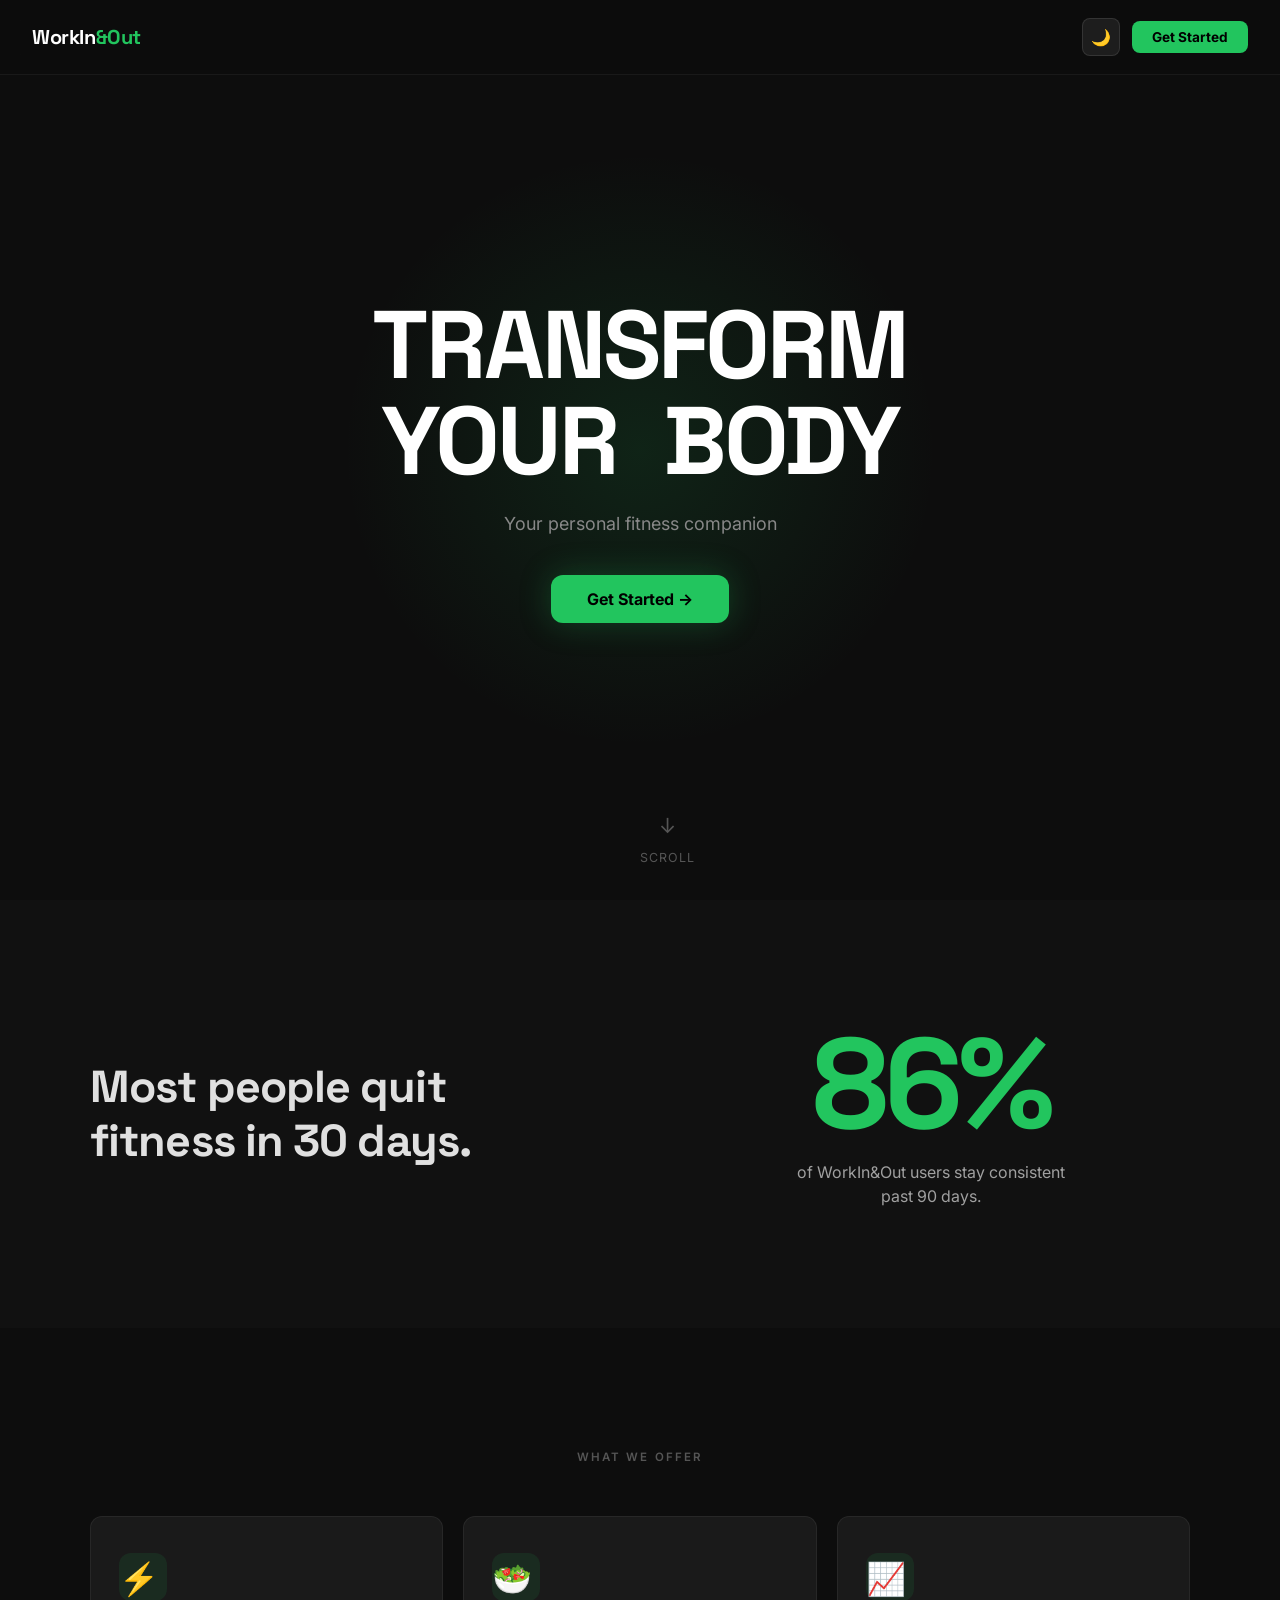
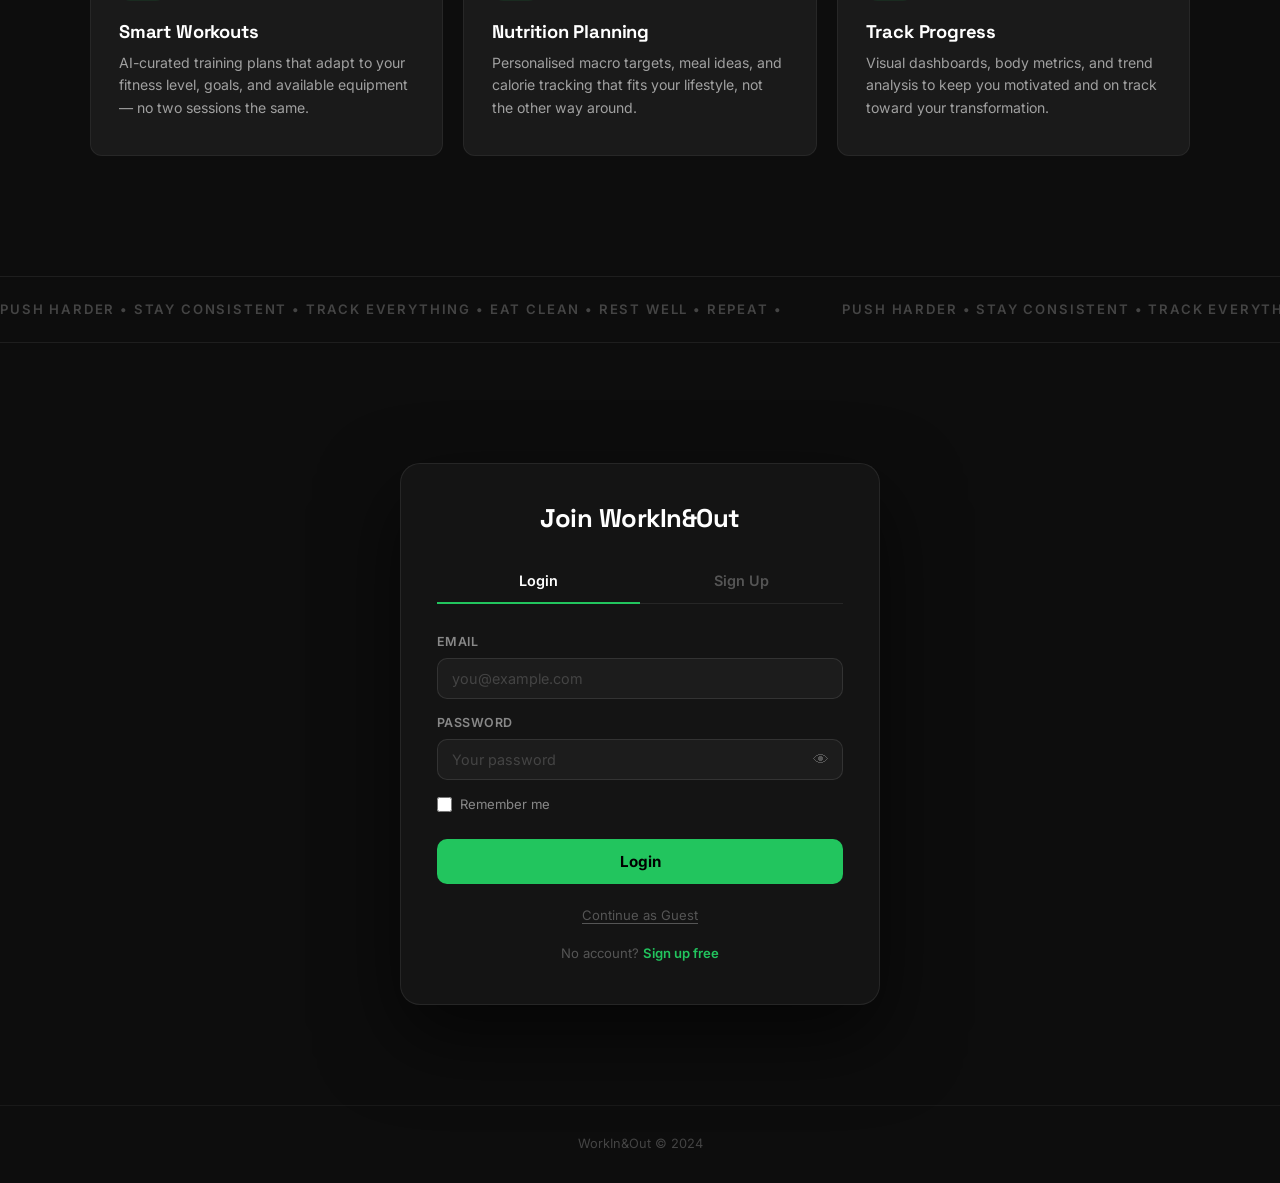
==== commit 76a25bce: "Replace emoji sidebar icons with SVG icons, fix sidebar structure, add recipe modal, add counter ani" ====
--- a/index.html
+++ b/index.html
@@ -654,7 +654,7 @@
                 <h2 id="hook-heading">Most people quit<br>fitness in 30 days.</h2>
             </div>
             <div class="hook-right reveal reveal-delay-2">
-                <div class="hook-stat">87%</div>
+                <div class="hook-stat" data-counter="87" data-suffix="%" id="hook-stat-val">0%</div>
                 <p class="hook-stat-label">of WorkIn&amp;Out users stay consistent past 90 days.</p>
             </div>
         </div>
@@ -982,6 +982,22 @@
                 entries.forEach(function (entry) {
                     if (entry.isIntersecting) {
                         entry.target.classList.add('visible');
+                        // Animate counters inside revealed elements
+                        entry.target.querySelectorAll('[data-counter]').forEach(function(el) {
+                            var target = parseFloat(el.dataset.counter);
+                            var suffix = el.dataset.suffix || '';
+                            if (!isNaN(target) && window.Utils && Utils.animateCounter) {
+                                var startTime = performance.now();
+                                var duration = 1500;
+                                (function update(currentTime) {
+                                    var elapsed = currentTime - startTime;
+                                    var progress = Math.min(elapsed / duration, 1);
+                                    var eased = 1 - Math.pow(1 - progress, 3);
+                                    el.textContent = Math.round(target * eased) + suffix;
+                                    if (progress < 1) requestAnimationFrame(update);
+                                })(performance.now());
+                            }
+                        });
                         observer.unobserve(entry.target);
                     }
                 });
--- a/css/style.css
+++ b/css/style.css
@@ -343,12 +343,28 @@
   transition: opacity var(--transition-fast);
 }
 
+.nav-item-icon {
+  display: inline-flex;
+  align-items: center;
+  justify-content: center;
+  flex-shrink: 0;
+  width: 22px;
+}
+
+.nav-item-icon svg {
+  width: 18px;
+  height: 18px;
+  opacity: 0.7;
+  transition: opacity var(--transition-fast);
+}
+
 .nav-item:hover {
   background: var(--bg-card);
   color: var(--text-primary);
 }
 
-.nav-item:hover svg {
+.nav-item:hover svg,
+.nav-item:hover .nav-item-icon svg {
   opacity: 1;
 }
 
@@ -357,7 +373,8 @@
   color: var(--accent-primary);
 }
 
-.nav-item.active svg {
+.nav-item.active svg,
+.nav-item.active .nav-item-icon svg {
   opacity: 1;
   color: var(--accent-primary);
 }
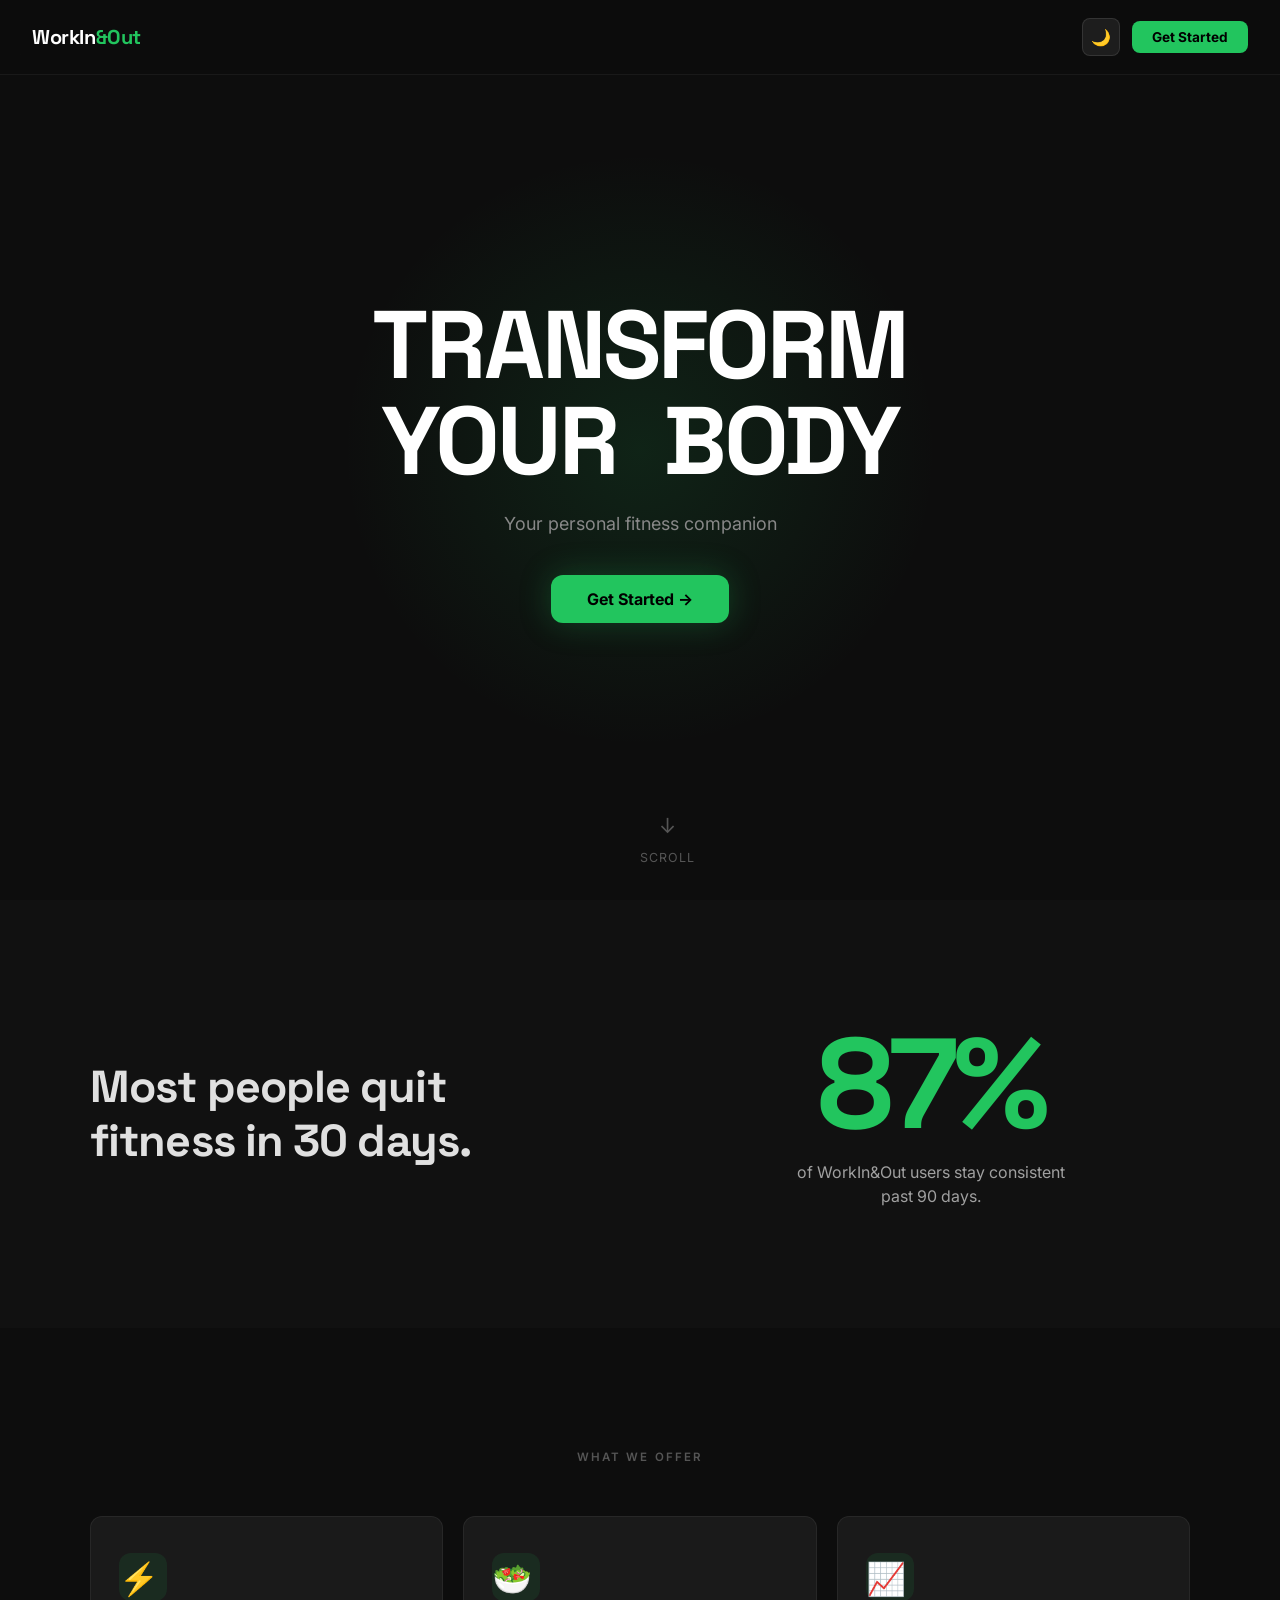
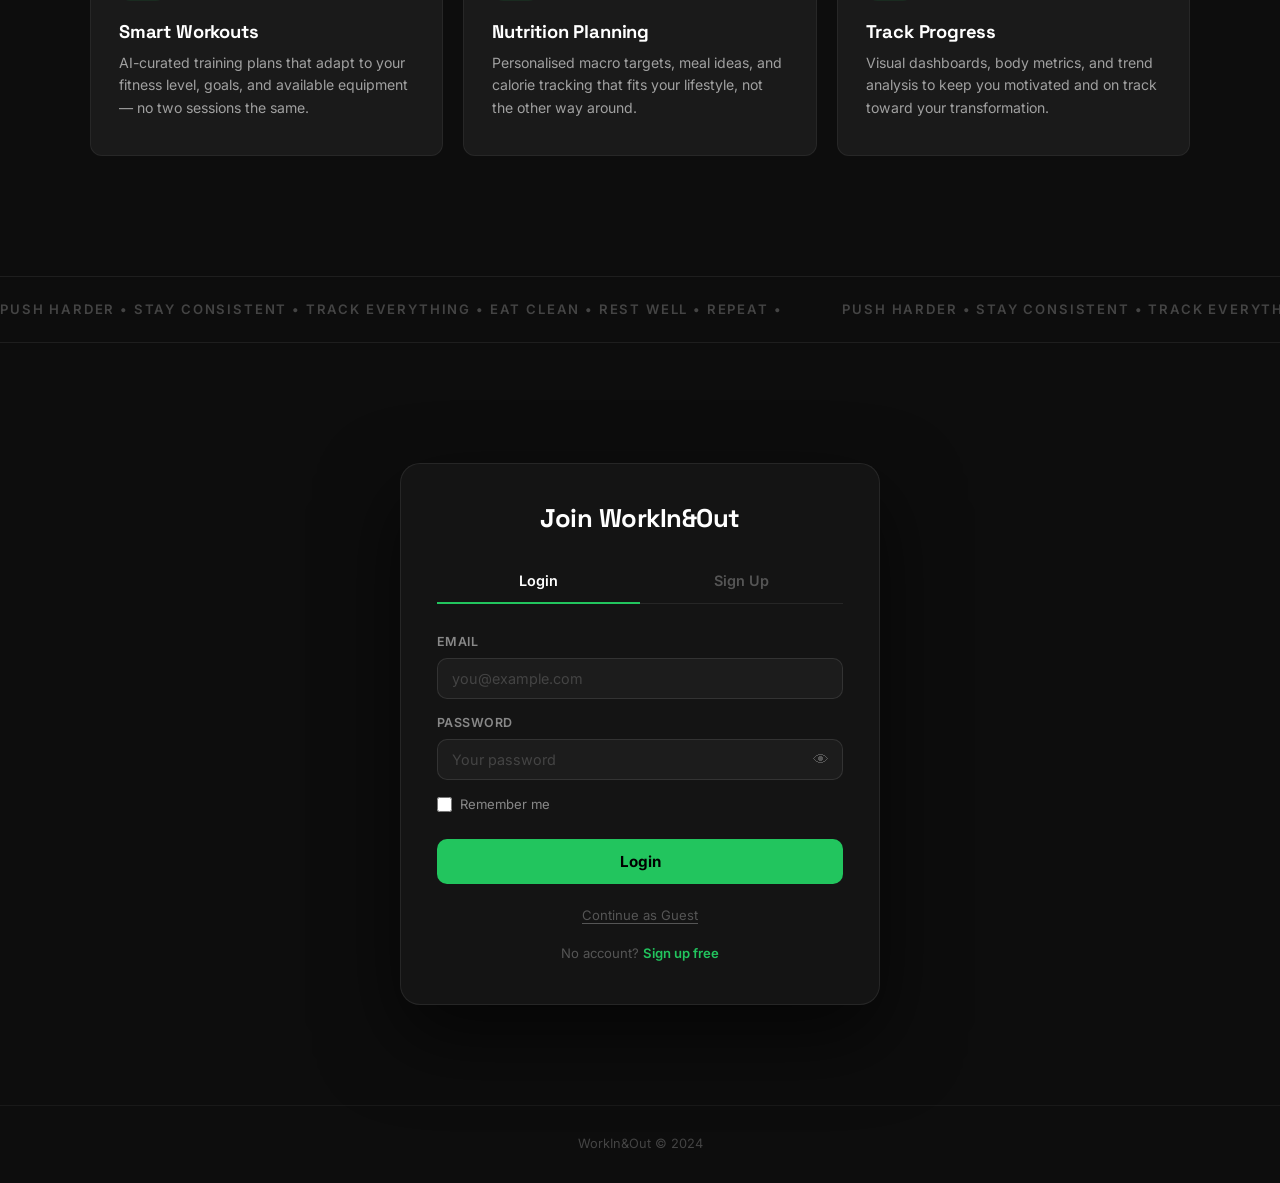
==== commit df6bd113: "Fix XSS security issues in recipe rendering, improve ID generation, clean up code Co-authored-by: Ab" ====
--- a/index.html
+++ b/index.html
@@ -986,7 +986,7 @@
                         entry.target.querySelectorAll('[data-counter]').forEach(function(el) {
                             var target = parseFloat(el.dataset.counter);
                             var suffix = el.dataset.suffix || '';
-                            if (!isNaN(target) && window.Utils && Utils.animateCounter) {
+                            if (!isNaN(target)) {
                                 var startTime = performance.now();
                                 var duration = 1500;
                                 (function update(currentTime) {
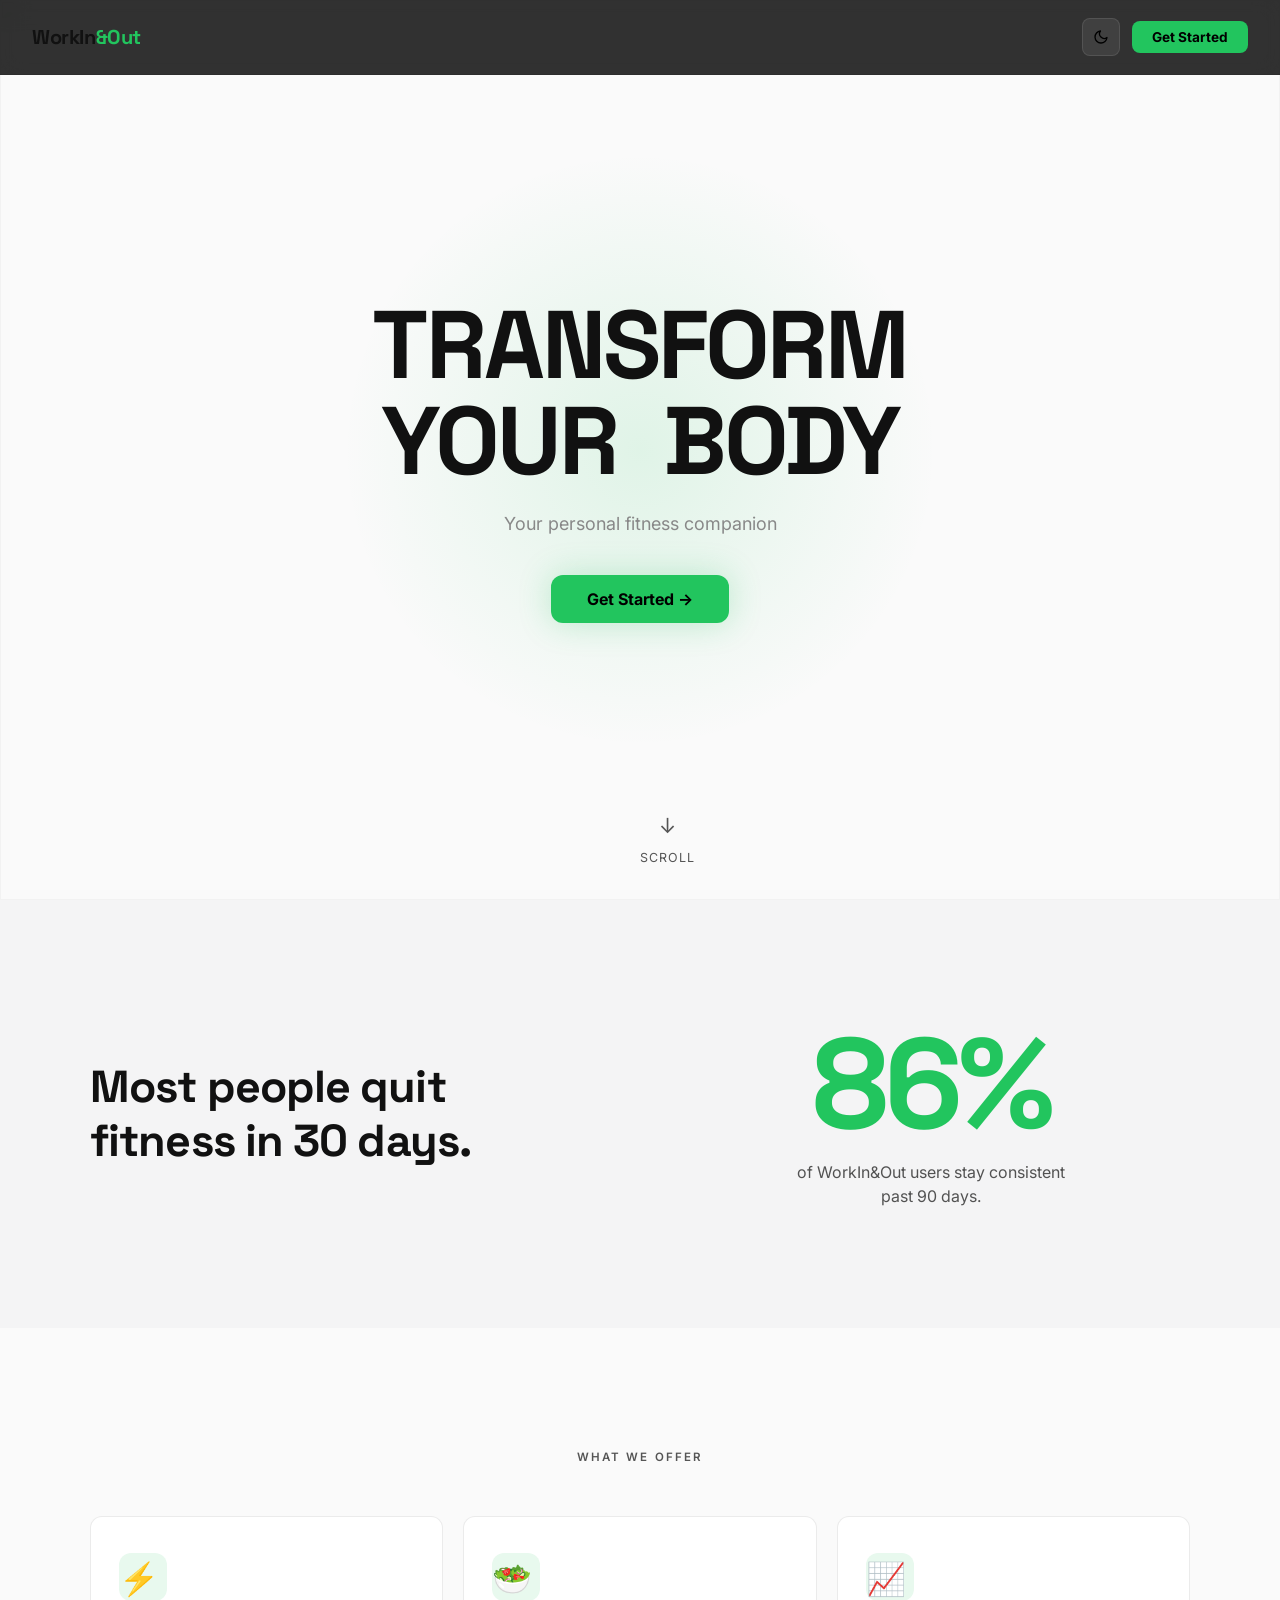
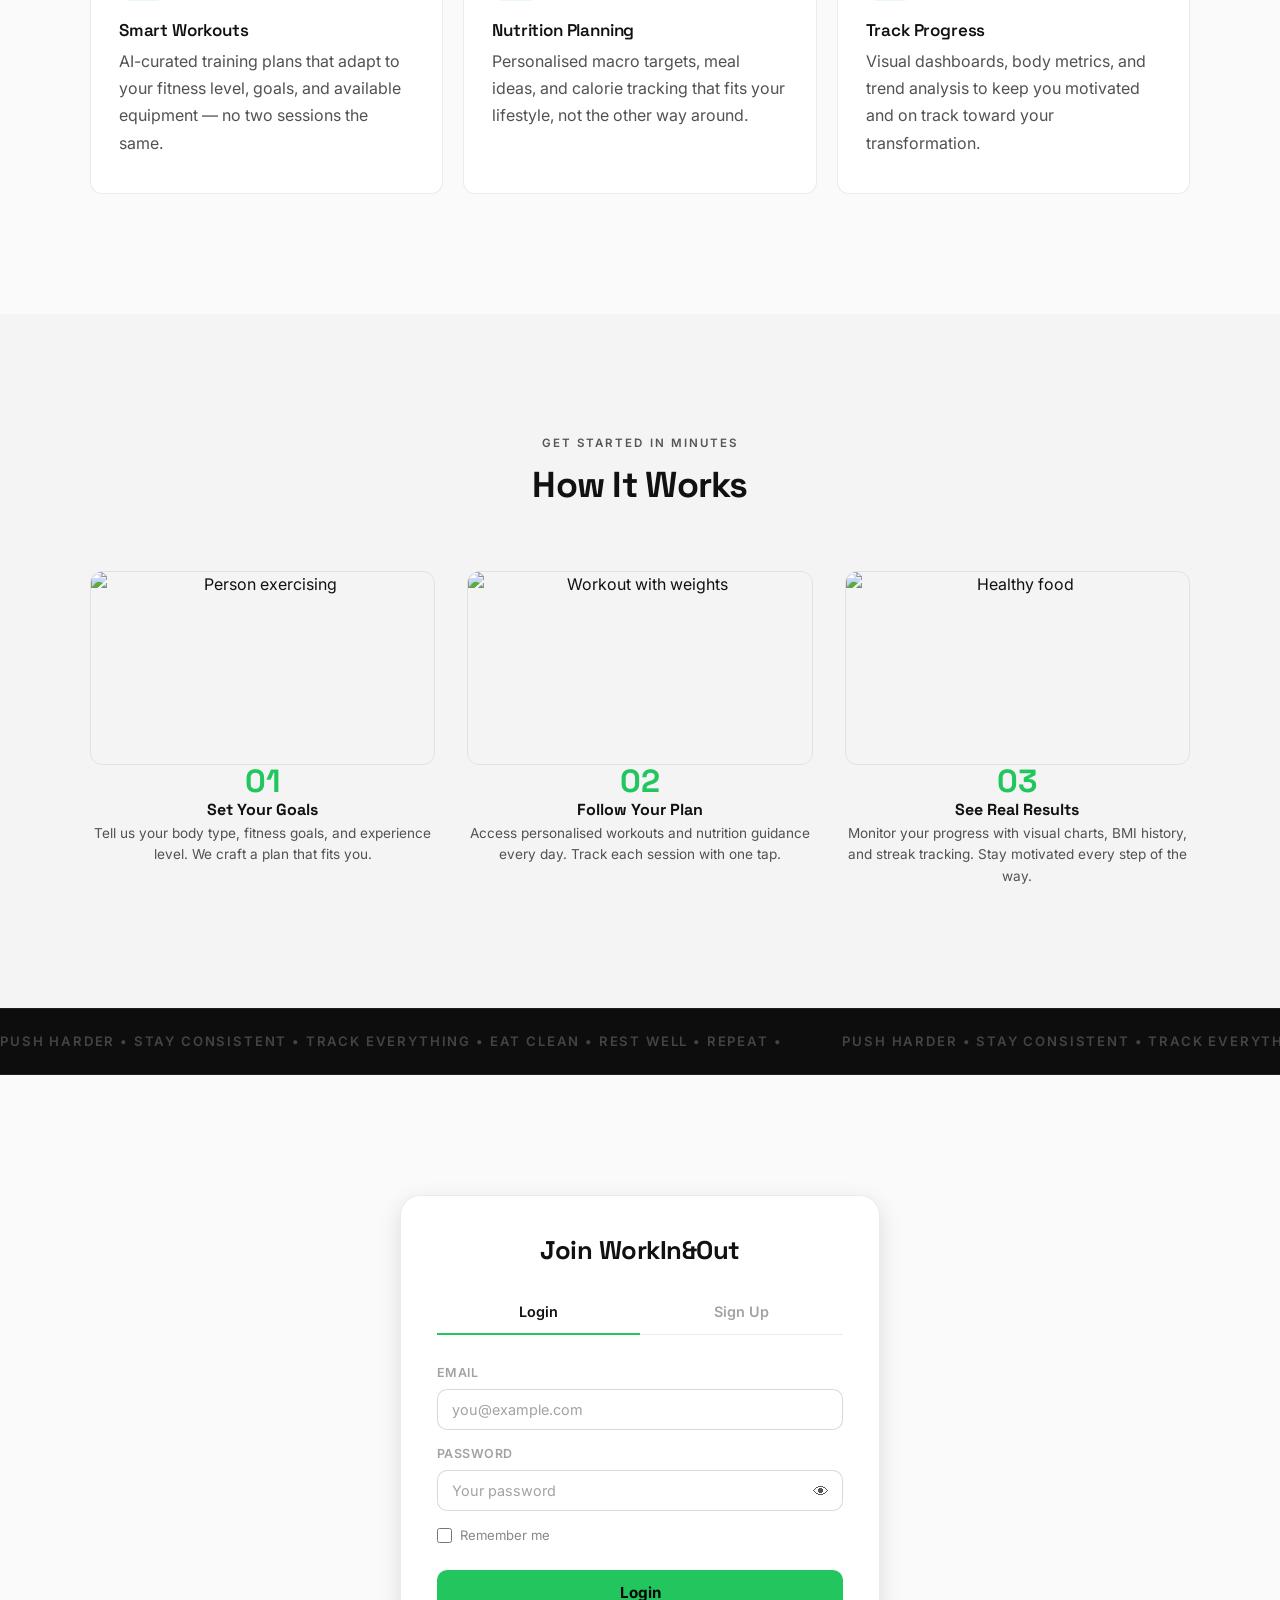
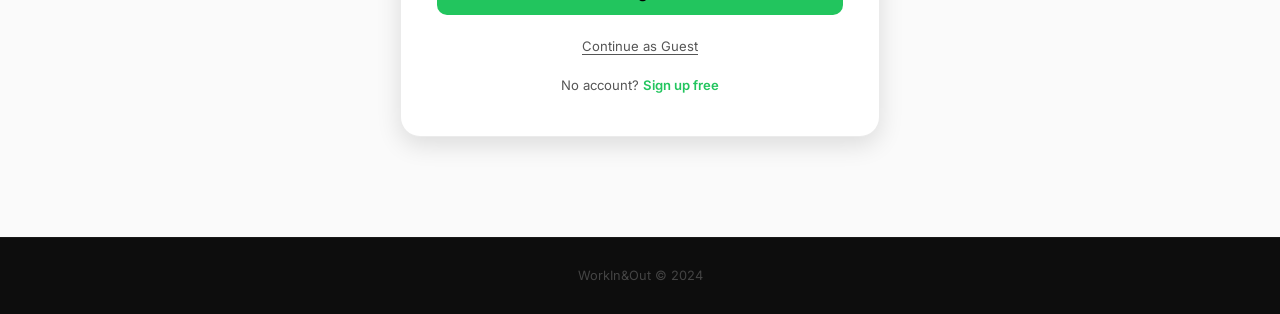
==== commit 31b6e4b5: "Fix theme toggle, replace emojis with SVGs, add hero image and How It Works section, fix mobile sect" ====
--- a/index.html
+++ b/index.html
@@ -18,8 +18,8 @@
 
         body {
             font-family: 'Inter', sans-serif;
-            background: #0d0d0d;
-            color: #fff;
+            background: var(--bg-primary, #0d0d0d);
+            color: var(--text-primary, #fff);
             overflow-x: hidden;
         }
 
@@ -32,17 +32,17 @@
             align-items: center;
             justify-content: space-between;
             padding: 18px 32px;
-            background: rgba(13,13,13,0.7);
+            background: rgba(var(--bg-primary-rgb, 13,13,13), 0.85);
             backdrop-filter: blur(12px);
             -webkit-backdrop-filter: blur(12px);
-            border-bottom: 1px solid rgba(255,255,255,0.05);
+            border-bottom: 1px solid var(--border-color, rgba(255,255,255,0.05));
         }
         .lp-nav-logo {
             font-family: 'Space Grotesk', sans-serif;
             font-weight: 800;
             font-size: 1.25rem;
             letter-spacing: -0.02em;
-            color: #fff;
+            color: var(--text-primary, #fff);
         }
         .lp-nav-logo span { color: #22c55e; }
         .lp-nav-right { display: flex; align-items: center; gap: 12px; }
@@ -79,7 +79,7 @@
         ══════════════════════════════════════════ */
         .s-hero {
             min-height: 100svh;
-            background: #0d0d0d;
+            background: var(--bg-primary, #0d0d0d);
             display: flex;
             flex-direction: column;
             align-items: center;
@@ -184,7 +184,7 @@
            SECTION 2 — THE HOOK
         ══════════════════════════════════════════ */
         .s-hook {
-            background: #111;
+            background: var(--bg-secondary, #111);
             padding: 120px 24px;
         }
         .hook-inner {
@@ -201,7 +201,7 @@
             font-weight: 700;
             line-height: 1.2;
             letter-spacing: -0.02em;
-            color: #e0e0e0;
+            color: var(--text-primary, #e0e0e0);
         }
         .hook-right {
             text-align: center;
@@ -216,7 +216,7 @@
         }
         .hook-stat-label {
             font-size: 1rem;
-            color: #a0a0a0;
+            color: var(--text-secondary, #a0a0a0);
             margin-top: 12px;
             line-height: 1.5;
             max-width: 280px;
@@ -228,7 +228,7 @@
            SECTION 3 — FEATURES
         ══════════════════════════════════════════ */
         .s-features {
-            background: #0d0d0d;
+            background: var(--bg-primary, #0d0d0d);
             padding: 120px 24px;
         }
         .features-inner {
@@ -250,8 +250,8 @@
             gap: 20px;
         }
         .feature-card {
-            background: #1a1a1a;
-            border: 1px solid rgba(255,255,255,0.06);
+            background: var(--bg-card, #1a1a1a);
+            border: 1px solid var(--border-color, rgba(255,255,255,0.06));
             border-radius: 12px;
             padding: 36px 28px;
             transition: border-color 0.3s, transform 0.3s;
@@ -265,16 +265,15 @@
             margin-bottom: 20px;
             display: block;
         }
-        .feature-title {
             font-family: 'Space Grotesk', sans-serif;
             font-size: 1.15rem;
             font-weight: 700;
             margin-bottom: 10px;
-            color: #fff;
+            color: var(--text-primary, #fff);
         }
         .feature-desc {
             font-size: 0.88rem;
-            color: #a0a0a0;
+            color: var(--text-secondary, #a0a0a0);
             line-height: 1.6;
         }
 
@@ -314,19 +313,19 @@
            SECTION 5 — AUTH FORM
         ══════════════════════════════════════════ */
         .s-auth {
-            background: #0d0d0d;
+            background: var(--bg-primary, #0d0d0d);
             padding: 120px 24px 100px;
             display: flex;
             justify-content: center;
         }
         .auth-card-lp {
-            background: #141414;
-            border: 1px solid rgba(255,255,255,0.08);
+            background: var(--bg-card, #141414);
+            border: 1px solid var(--border-color, rgba(255,255,255,0.08));
             border-radius: 20px;
             padding: 40px 36px;
             width: 100%;
             max-width: 480px;
-            box-shadow: 0 32px 80px rgba(0,0,0,0.6);
+            box-shadow: var(--shadow-lg, 0 32px 80px rgba(0,0,0,0.6));
         }
         .auth-card-lp h2 {
             font-family: 'Space Grotesk', sans-serif;
@@ -335,13 +334,13 @@
             letter-spacing: -0.02em;
             margin-bottom: 28px;
             text-align: center;
-            color: #fff;
+            color: var(--text-primary, #fff);
         }
 
         /* Tab switcher */
         .lp-tabs {
             display: flex;
-            border-bottom: 1px solid rgba(255,255,255,0.08);
+            border-bottom: 1px solid var(--border-color, rgba(255,255,255,0.08));
             margin-bottom: 28px;
             gap: 0;
         }
@@ -353,7 +352,7 @@
             font-family: 'Inter', sans-serif;
             font-size: 0.9rem;
             font-weight: 600;
-            color: #555;
+            color: var(--text-muted, #555);
             cursor: pointer;
             position: relative;
             transition: color 0.2s;
@@ -367,7 +366,7 @@
             transform: scaleX(0);
             transition: transform 0.25s cubic-bezier(0.22,1,0.36,1);
         }
-        .lp-tab-btn.active { color: #fff; }
+        .lp-tab-btn.active { color: var(--text-primary, #fff); }
         .lp-tab-btn.active::after { transform: scaleX(1); }
 
         /* Form panel */
@@ -392,7 +391,7 @@
             display: block;
             font-size: 0.78rem;
             font-weight: 600;
-            color: #888;
+            color: var(--text-muted, #888);
             margin-bottom: 6px;
             letter-spacing: 0.04em;
             text-transform: uppercase;
@@ -400,27 +399,27 @@
         .lp-input-wrap { position: relative; }
         .lp-input {
             width: 100%;
-            background: #1c1c1c;
-            border: 1px solid rgba(255,255,255,0.1);
+            background: var(--input-bg, #1c1c1c);
+            border: 1px solid var(--input-border, rgba(255,255,255,0.1));
             border-radius: 10px;
             padding: 11px 14px;
             font-size: 0.9rem;
-            color: #fff;
+            color: var(--text-primary, #fff);
             font-family: 'Inter', sans-serif;
             outline: none;
             transition: border-color 0.2s;
             -webkit-appearance: none;
         }
         .lp-input:focus { border-color: #22c55e; }
-        .lp-input::placeholder { color: #444; }
+        .lp-input::placeholder { color: var(--text-muted, #444); }
         .lp-select {
             width: 100%;
-            background: #1c1c1c;
-            border: 1px solid rgba(255,255,255,0.1);
+            background: var(--input-bg, #1c1c1c);
+            border: 1px solid var(--input-border, rgba(255,255,255,0.1));
             border-radius: 10px;
             padding: 11px 14px;
             font-size: 0.9rem;
-            color: #fff;
+            color: var(--text-primary, #fff);
             font-family: 'Inter', sans-serif;
             outline: none;
             cursor: pointer;
@@ -571,6 +570,87 @@
             color: #444;
         }
 
+        /* ── Hero image ─────────────────────────── */
+        .hero-img-wrapper {
+            position: absolute;
+            inset: 0;
+            overflow: hidden;
+            z-index: 0;
+            pointer-events: none;
+        }
+        .hero-img-wrapper img {
+            width: 100%; height: 100%;
+            object-fit: cover;
+            opacity: 0.13;
+            filter: grayscale(30%);
+        }
+
+        /* ── How It Works ───────────────────────── */
+        .s-how {
+            background: var(--bg-secondary, #111);
+            padding: 120px 24px;
+        }
+        .how-inner {
+            max-width: 1100px;
+            margin: 0 auto;
+        }
+        .how-heading {
+            text-align: center;
+            margin-bottom: 64px;
+        }
+        .how-heading .section-eyebrow { margin-bottom: 12px; }
+        .how-heading h2 {
+            font-family: 'Space Grotesk', sans-serif;
+            font-size: clamp(1.6rem, 3vw, 2.25rem);
+            font-weight: 700;
+            color: var(--text-primary, #e0e0e0);
+        }
+        .how-steps {
+            display: grid;
+            grid-template-columns: repeat(3, 1fr);
+            gap: 32px;
+        }
+        .how-step {
+            display: flex;
+            flex-direction: column;
+            align-items: center;
+            text-align: center;
+            gap: 16px;
+        }
+        .how-step-img {
+            width: 100%;
+            aspect-ratio: 16/9;
+            border-radius: 12px;
+            overflow: hidden;
+            border: 1px solid var(--border-color, rgba(255,255,255,0.06));
+        }
+        .how-step-img img {
+            width: 100%; height: 100%;
+            object-fit: cover;
+            display: block;
+        }
+        .how-step-num {
+            font-family: 'Space Grotesk', sans-serif;
+            font-size: 2rem;
+            font-weight: 800;
+            color: #22c55e;
+            line-height: 1;
+        }
+        .how-step-title {
+            font-family: 'Space Grotesk', sans-serif;
+            font-size: 1rem;
+            font-weight: 700;
+            color: var(--text-primary, #e0e0e0);
+        }
+        .how-step-desc {
+            font-size: 0.85rem;
+            color: var(--text-secondary, #a0a0a0);
+            line-height: 1.6;
+        }
+        @media (max-width: 900px) {
+            .how-steps { grid-template-columns: 1fr; max-width: 480px; margin: 0 auto; }
+        }
+
         /* ── Scroll reveal ──────────────────────── */
         .reveal {
             opacity: 0;
@@ -622,6 +702,9 @@
          SECTION 1 — HERO
     ══════════════════════════════════════ -->
     <section class="s-hero" id="hero-section">
+        <div class="hero-img-wrapper" aria-hidden="true">
+            <img src="https://images.unsplash.com/photo-1534438327276-14e5300c3a48?w=1200&auto=format&fit=crop&q=60" alt="" loading="eager">
+        </div>
         <div class="hero-bg-glow" aria-hidden="true"></div>
 
         <h1 class="hero-headline" aria-label="Transform Your Body">
@@ -687,7 +770,45 @@
     </section>
 
     <!-- ══════════════════════════════════════
-         SECTION 4 — MARQUEE TICKER
+         SECTION 4 — HOW IT WORKS
+    ══════════════════════════════════════ -->
+    <section class="s-how" id="how-section" aria-labelledby="how-heading-title">
+        <div class="how-inner">
+            <div class="how-heading reveal">
+                <p class="section-eyebrow" id="how-heading-title">Get Started in Minutes</p>
+                <h2>How It Works</h2>
+            </div>
+            <div class="how-steps">
+                <div class="how-step reveal reveal-delay-1">
+                    <div class="how-step-img">
+                        <img src="https://images.unsplash.com/photo-1517836357463-d25dfeac3438?w=800&auto=format&fit=crop&q=60" alt="Person exercising" loading="lazy">
+                    </div>
+                    <div class="how-step-num">01</div>
+                    <div class="how-step-title">Set Your Goals</div>
+                    <p class="how-step-desc">Tell us your body type, fitness goals, and experience level. We craft a plan that fits you.</p>
+                </div>
+                <div class="how-step reveal reveal-delay-2">
+                    <div class="how-step-img">
+                        <img src="https://images.unsplash.com/photo-1571019614242-c5c5dee9f50b?w=800&auto=format&fit=crop&q=60" alt="Workout with weights" loading="lazy">
+                    </div>
+                    <div class="how-step-num">02</div>
+                    <div class="how-step-title">Follow Your Plan</div>
+                    <p class="how-step-desc">Access personalised workouts and nutrition guidance every day. Track each session with one tap.</p>
+                </div>
+                <div class="how-step reveal reveal-delay-3">
+                    <div class="how-step-img">
+                        <img src="https://images.unsplash.com/photo-1490645935967-10de6ba17061?w=800&auto=format&fit=crop&q=60" alt="Healthy food" loading="lazy">
+                    </div>
+                    <div class="how-step-num">03</div>
+                    <div class="how-step-title">See Real Results</div>
+                    <p class="how-step-desc">Monitor your progress with visual charts, BMI history, and streak tracking. Stay motivated every step of the way.</p>
+                </div>
+            </div>
+        </div>
+    </section>
+
+    <!-- ══════════════════════════════════════
+         SECTION 5 — MARQUEE TICKER
     ══════════════════════════════════════ -->
     <section class="s-marquee" aria-hidden="true">
         <div class="marquee-track" id="marquee-track">
--- a/css/style.css
+++ b/css/style.css
@@ -2971,10 +2971,18 @@
   }
 
   .section {
+    padding: 1.5rem 0;
+  }
+
+  .section-lg {
+    padding: 2rem 0;
+  }
+
+  .landing-page .section {
     padding: 60px 0;
   }
 
-  .section-lg {
+  .landing-page .section-lg {
     padding: 80px 0;
   }
 }
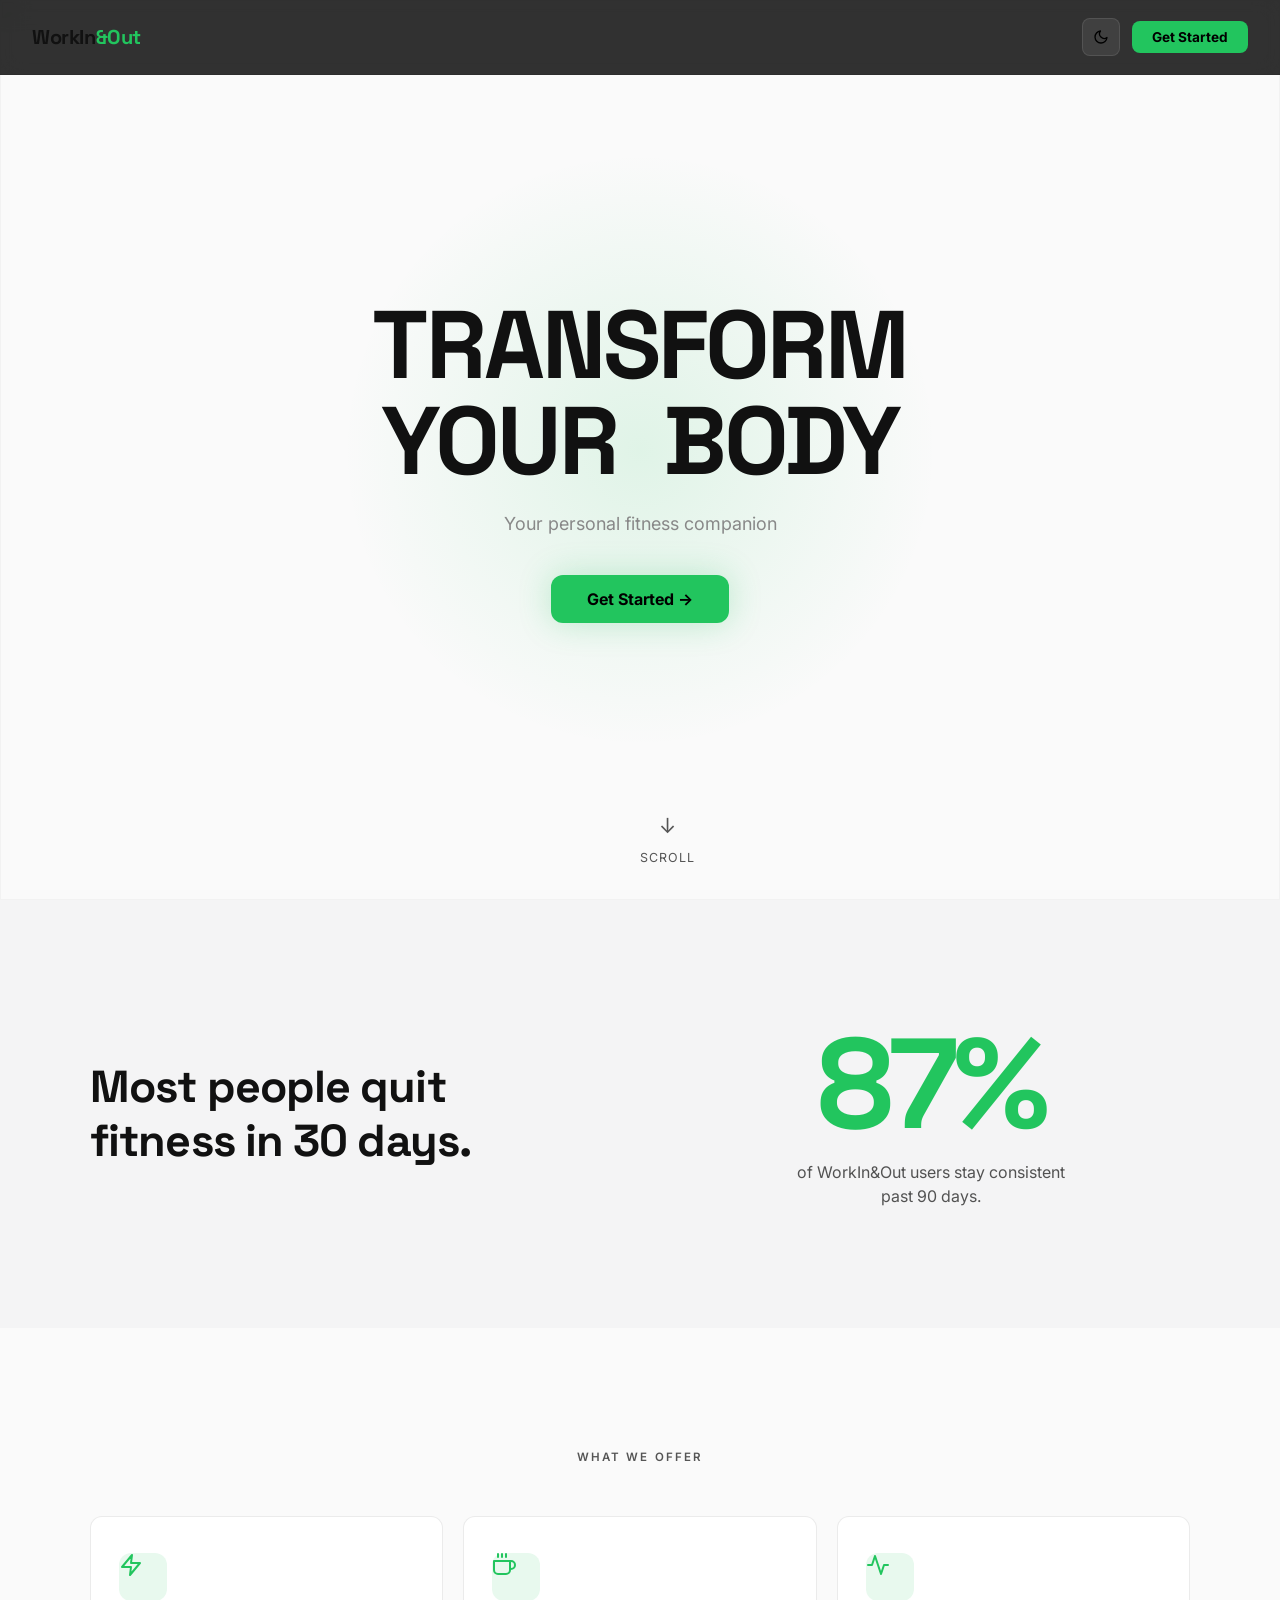
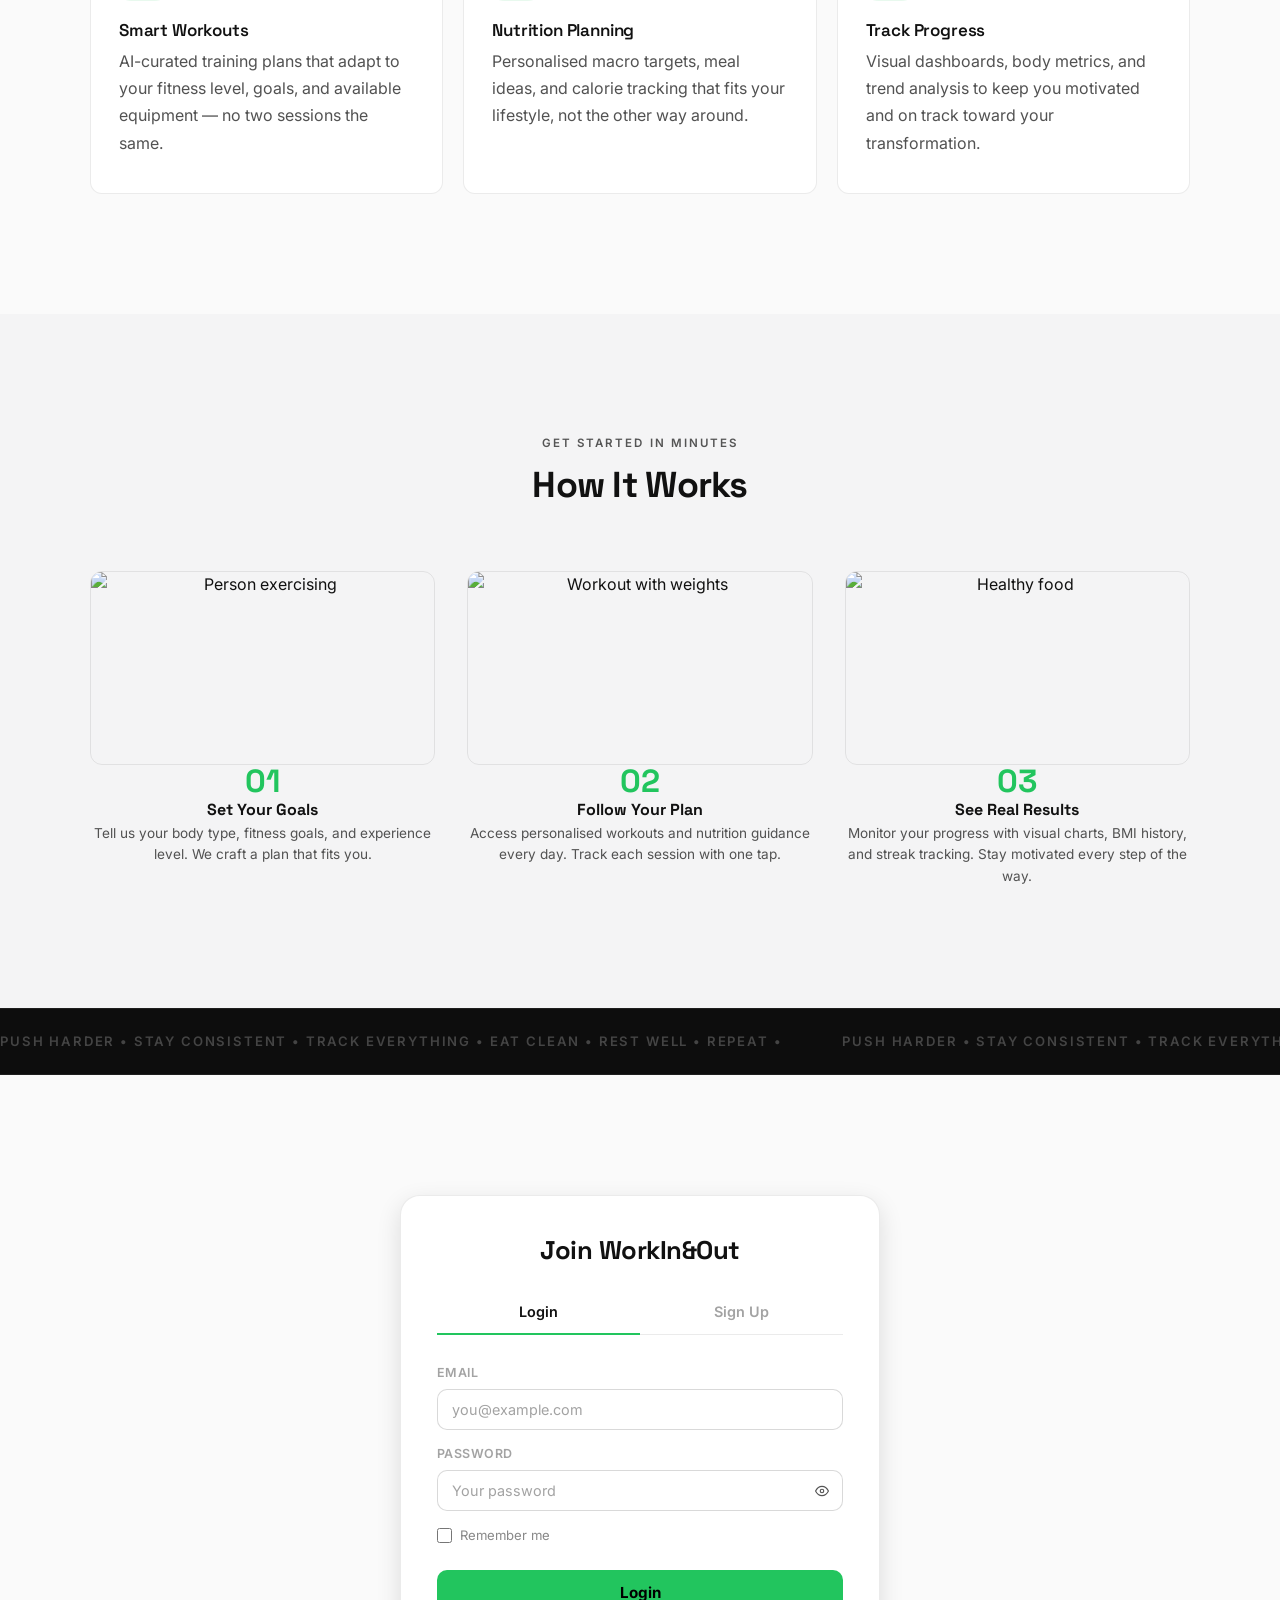
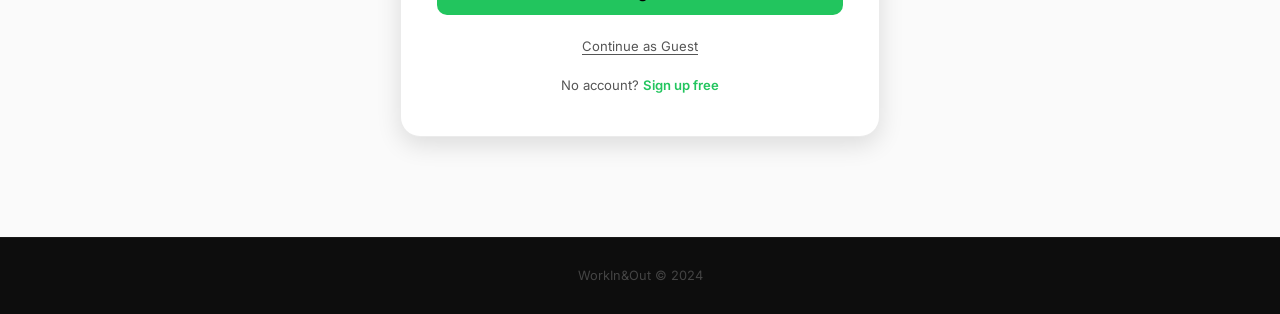
==== commit 8cc5b1af: "Replace remaining emojis with SVGs across all pages and JS files Co-authored-by: AbhiSethiya <704471" ====
--- a/index.html
+++ b/index.html
@@ -751,17 +751,17 @@
             <p class="section-eyebrow reveal" id="features-heading">What We Offer</p>
             <div class="features-grid">
                 <article class="feature-card reveal reveal-delay-1">
-                    <span class="feature-icon" aria-hidden="true">⚡</span>
+                    <span class="feature-icon" aria-hidden="true"><svg xmlns="http://www.w3.org/2000/svg" width="32" height="32" viewBox="0 0 24 24" fill="none" stroke="#22c55e" stroke-width="2" stroke-linecap="round" stroke-linejoin="round"><path d="M13 2L3 14h9l-1 8 10-12h-9l1-8z"/></svg></span>
                     <h3 class="feature-title">Smart Workouts</h3>
                     <p class="feature-desc">AI-curated training plans that adapt to your fitness level, goals, and available equipment — no two sessions the same.</p>
                 </article>
                 <article class="feature-card reveal reveal-delay-2">
-                    <span class="feature-icon" aria-hidden="true">🥗</span>
+                    <span class="feature-icon" aria-hidden="true"><svg xmlns="http://www.w3.org/2000/svg" width="32" height="32" viewBox="0 0 24 24" fill="none" stroke="#22c55e" stroke-width="2" stroke-linecap="round" stroke-linejoin="round"><path d="M18 8h1a4 4 0 0 1 0 8h-1"/><path d="M2 8h16v9a4 4 0 0 1-4 4H6a4 4 0 0 1-4-4V8z"/><line x1="6" y1="1" x2="6" y2="4"/><line x1="10" y1="1" x2="10" y2="4"/><line x1="14" y1="1" x2="14" y2="4"/></svg></span>
                     <h3 class="feature-title">Nutrition Planning</h3>
                     <p class="feature-desc">Personalised macro targets, meal ideas, and calorie tracking that fits your lifestyle, not the other way around.</p>
                 </article>
                 <article class="feature-card reveal reveal-delay-3">
-                    <span class="feature-icon" aria-hidden="true">📈</span>
+                    <span class="feature-icon" aria-hidden="true"><svg xmlns="http://www.w3.org/2000/svg" width="32" height="32" viewBox="0 0 24 24" fill="none" stroke="#22c55e" stroke-width="2" stroke-linecap="round" stroke-linejoin="round"><polyline points="22 12 18 12 15 21 9 3 6 12 2 12"/></svg></span>
                     <h3 class="feature-title">Track Progress</h3>
                     <p class="feature-desc">Visual dashboards, body metrics, and trend analysis to keep you motivated and on track toward your transformation.</p>
                 </article>
@@ -847,7 +847,7 @@
                         <label class="lp-label" for="login-password">Password</label>
                         <div class="lp-input-wrap">
                             <input class="lp-input" type="password" id="login-password" placeholder="Your password" autocomplete="current-password" style="padding-right:40px" required>
-                            <button type="button" class="lp-pass-toggle" id="toggle-login-pass" aria-label="Toggle password visibility">👁</button>
+                            <button type="button" class="lp-pass-toggle" id="toggle-login-pass" aria-label="Toggle password visibility"><svg xmlns="http://www.w3.org/2000/svg" width="14" height="14" viewBox="0 0 24 24" fill="none" stroke="currentColor" stroke-width="2" stroke-linecap="round" stroke-linejoin="round" aria-hidden="true"><path d="M1 12s4-8 11-8 11 8 11 8-4 8-11 8-11-8-11-8z"/><circle cx="12" cy="12" r="3"/></svg></button>
                         </div>
                     </div>
                     <div class="lp-check-row">
@@ -883,7 +883,7 @@
                                 <label class="lp-label" for="su-password">Password</label>
                                 <div class="lp-input-wrap">
                                     <input class="lp-input" type="password" id="su-password" placeholder="Min 6 chars" autocomplete="new-password" style="padding-right:40px">
-                                    <button type="button" class="lp-pass-toggle" id="toggle-su-pass" aria-label="Toggle password visibility">👁</button>
+                                    <button type="button" class="lp-pass-toggle" id="toggle-su-pass" aria-label="Toggle password visibility"><svg xmlns="http://www.w3.org/2000/svg" width="14" height="14" viewBox="0 0 24 24" fill="none" stroke="currentColor" stroke-width="2" stroke-linecap="round" stroke-linejoin="round" aria-hidden="true"><path d="M1 12s4-8 11-8 11 8 11 8-4 8-11 8-11-8-11-8z"/><circle cx="12" cy="12" r="3"/></svg></button>
                                 </div>
                             </div>
                             <div class="lp-field">
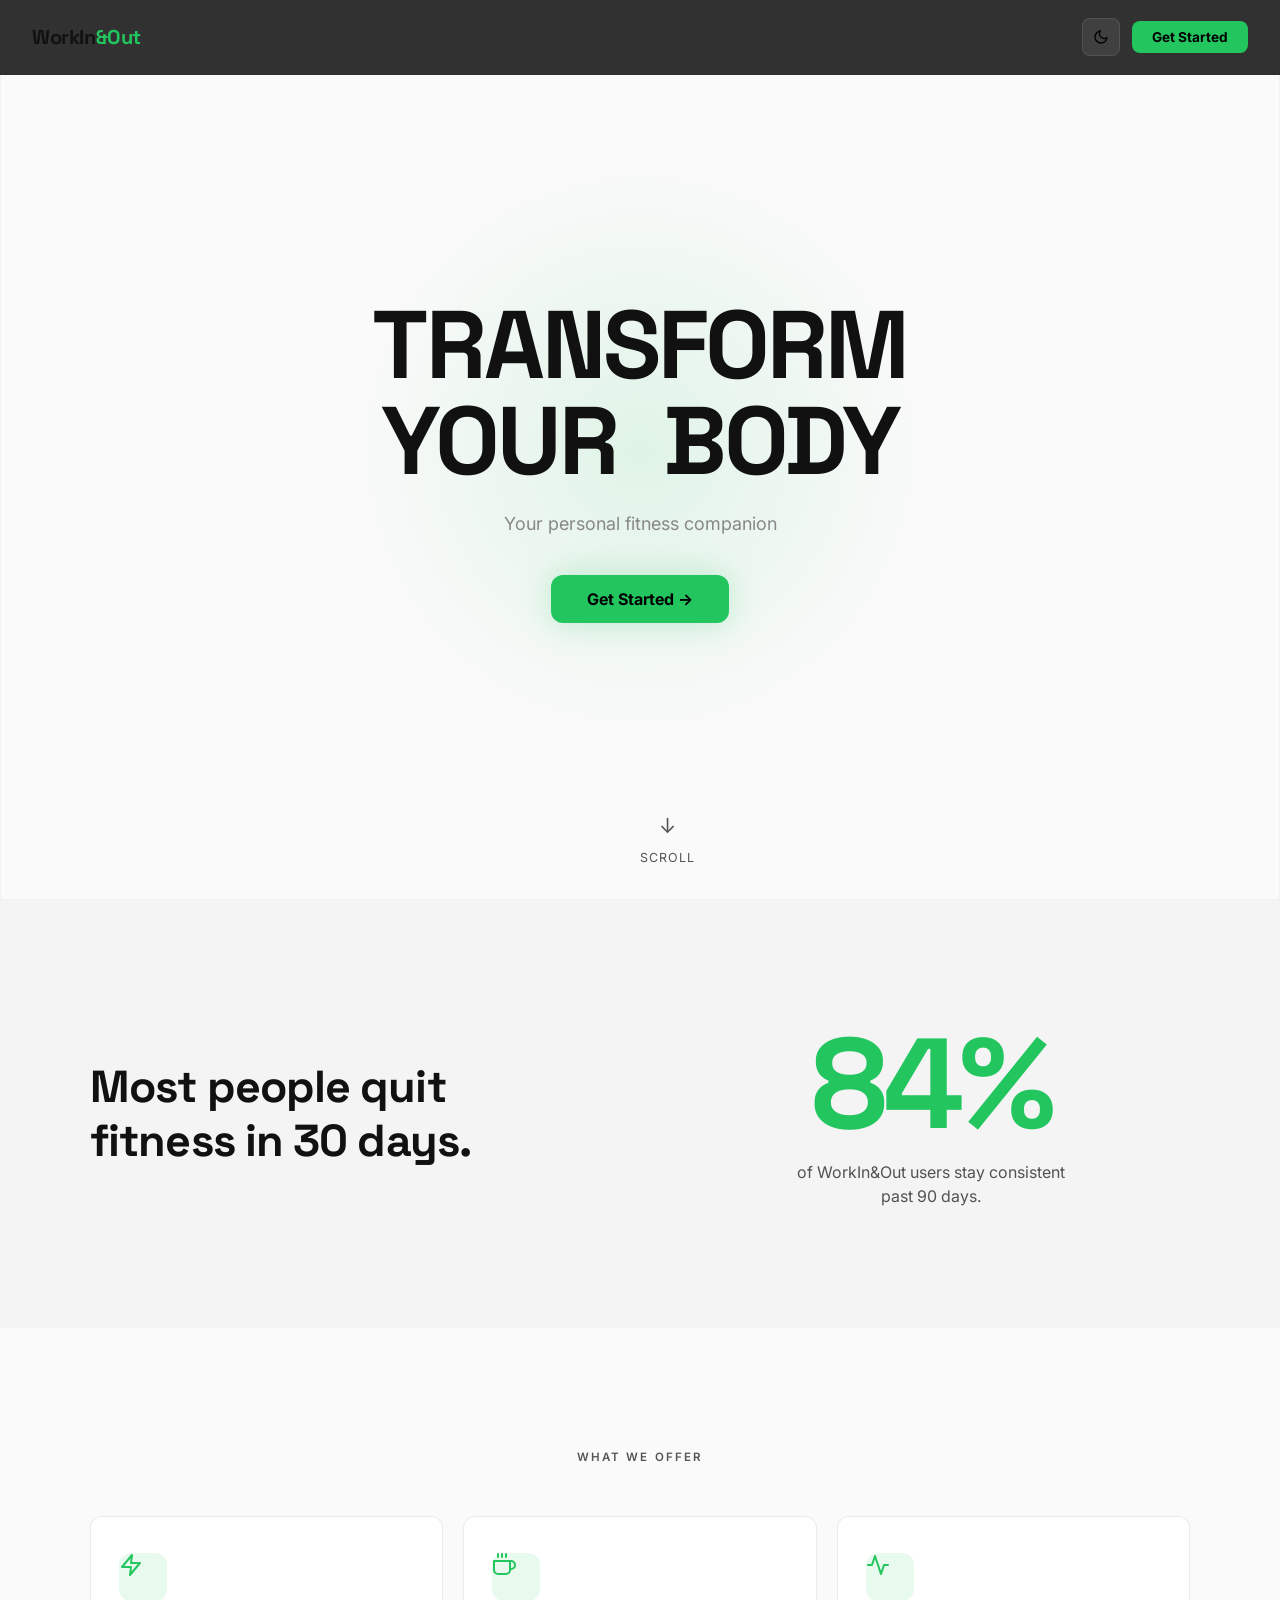
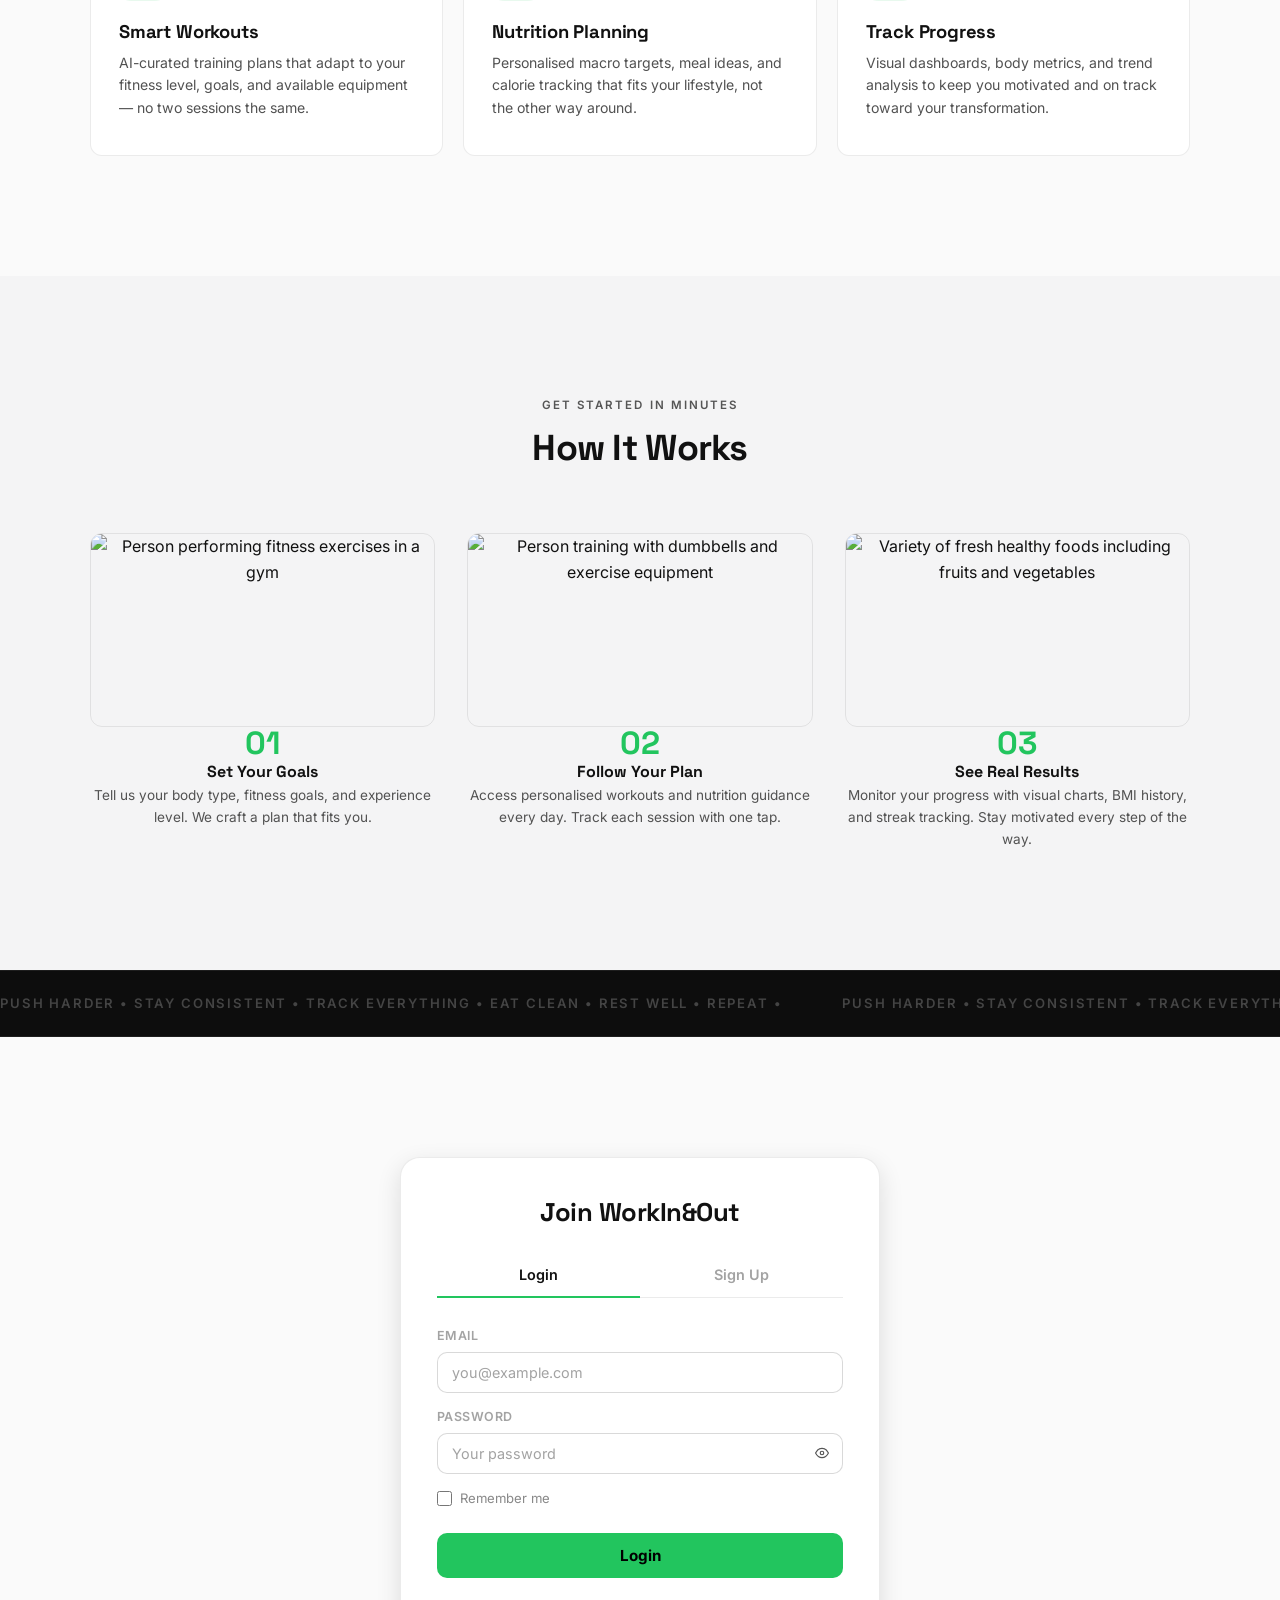
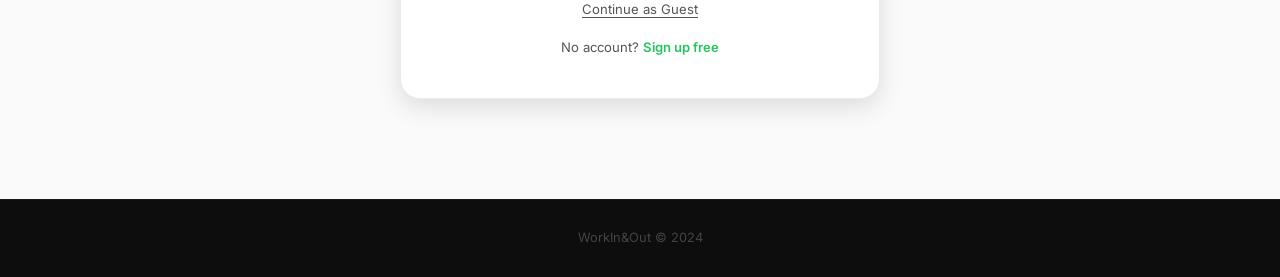
==== commit 10638993: "Fix missing CSS selector, improve alt text, replace all remaining visible emojis with SVGs Co-author" ====
--- a/index.html
+++ b/index.html
@@ -265,6 +265,7 @@
             margin-bottom: 20px;
             display: block;
         }
+        .feature-title {
             font-family: 'Space Grotesk', sans-serif;
             font-size: 1.15rem;
             font-weight: 700;
@@ -703,7 +704,7 @@
     ══════════════════════════════════════ -->
     <section class="s-hero" id="hero-section">
         <div class="hero-img-wrapper" aria-hidden="true">
-            <img src="https://images.unsplash.com/photo-1534438327276-14e5300c3a48?w=1200&auto=format&fit=crop&q=60" alt="" loading="eager">
+          <img src="https://images.unsplash.com/photo-1534438327276-14e5300c3a48?w=1200&auto=format&fit=crop&q=60" alt="" role="presentation" loading="eager">
         </div>
         <div class="hero-bg-glow" aria-hidden="true"></div>
 
@@ -781,7 +782,7 @@
             <div class="how-steps">
                 <div class="how-step reveal reveal-delay-1">
                     <div class="how-step-img">
-                        <img src="https://images.unsplash.com/photo-1517836357463-d25dfeac3438?w=800&auto=format&fit=crop&q=60" alt="Person exercising" loading="lazy">
+                        <img src="https://images.unsplash.com/photo-1517836357463-d25dfeac3438?w=800&auto=format&fit=crop&q=60" alt="Person performing fitness exercises in a gym" loading="lazy">
                     </div>
                     <div class="how-step-num">01</div>
                     <div class="how-step-title">Set Your Goals</div>
@@ -789,7 +790,7 @@
                 </div>
                 <div class="how-step reveal reveal-delay-2">
                     <div class="how-step-img">
-                        <img src="https://images.unsplash.com/photo-1571019614242-c5c5dee9f50b?w=800&auto=format&fit=crop&q=60" alt="Workout with weights" loading="lazy">
+                        <img src="https://images.unsplash.com/photo-1571019614242-c5c5dee9f50b?w=800&auto=format&fit=crop&q=60" alt="Person training with dumbbells and exercise equipment" loading="lazy">
                     </div>
                     <div class="how-step-num">02</div>
                     <div class="how-step-title">Follow Your Plan</div>
@@ -797,7 +798,7 @@
                 </div>
                 <div class="how-step reveal reveal-delay-3">
                     <div class="how-step-img">
-                        <img src="https://images.unsplash.com/photo-1490645935967-10de6ba17061?w=800&auto=format&fit=crop&q=60" alt="Healthy food" loading="lazy">
+                        <img src="https://images.unsplash.com/photo-1490645935967-10de6ba17061?w=800&auto=format&fit=crop&q=60" alt="Variety of fresh healthy foods including fruits and vegetables" loading="lazy">
                     </div>
                     <div class="how-step-num">03</div>
                     <div class="how-step-title">See Real Results</div>
